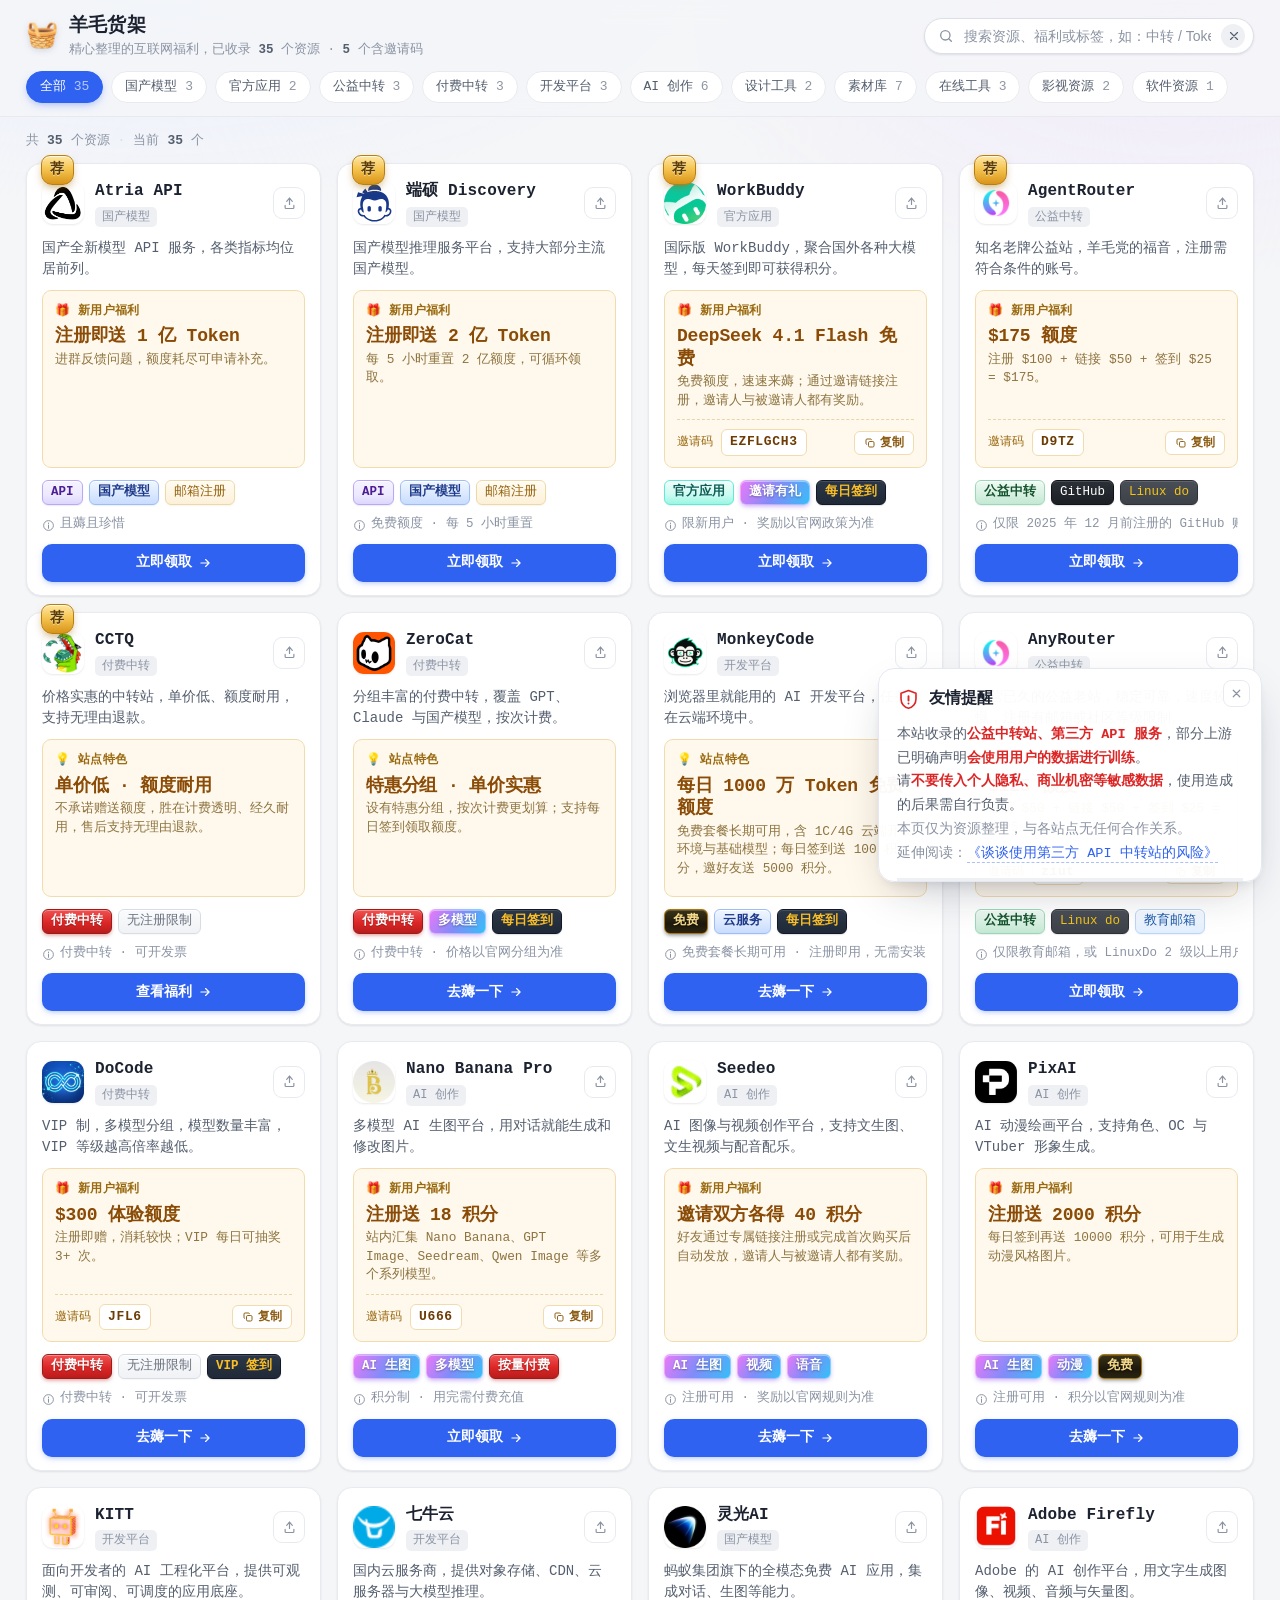
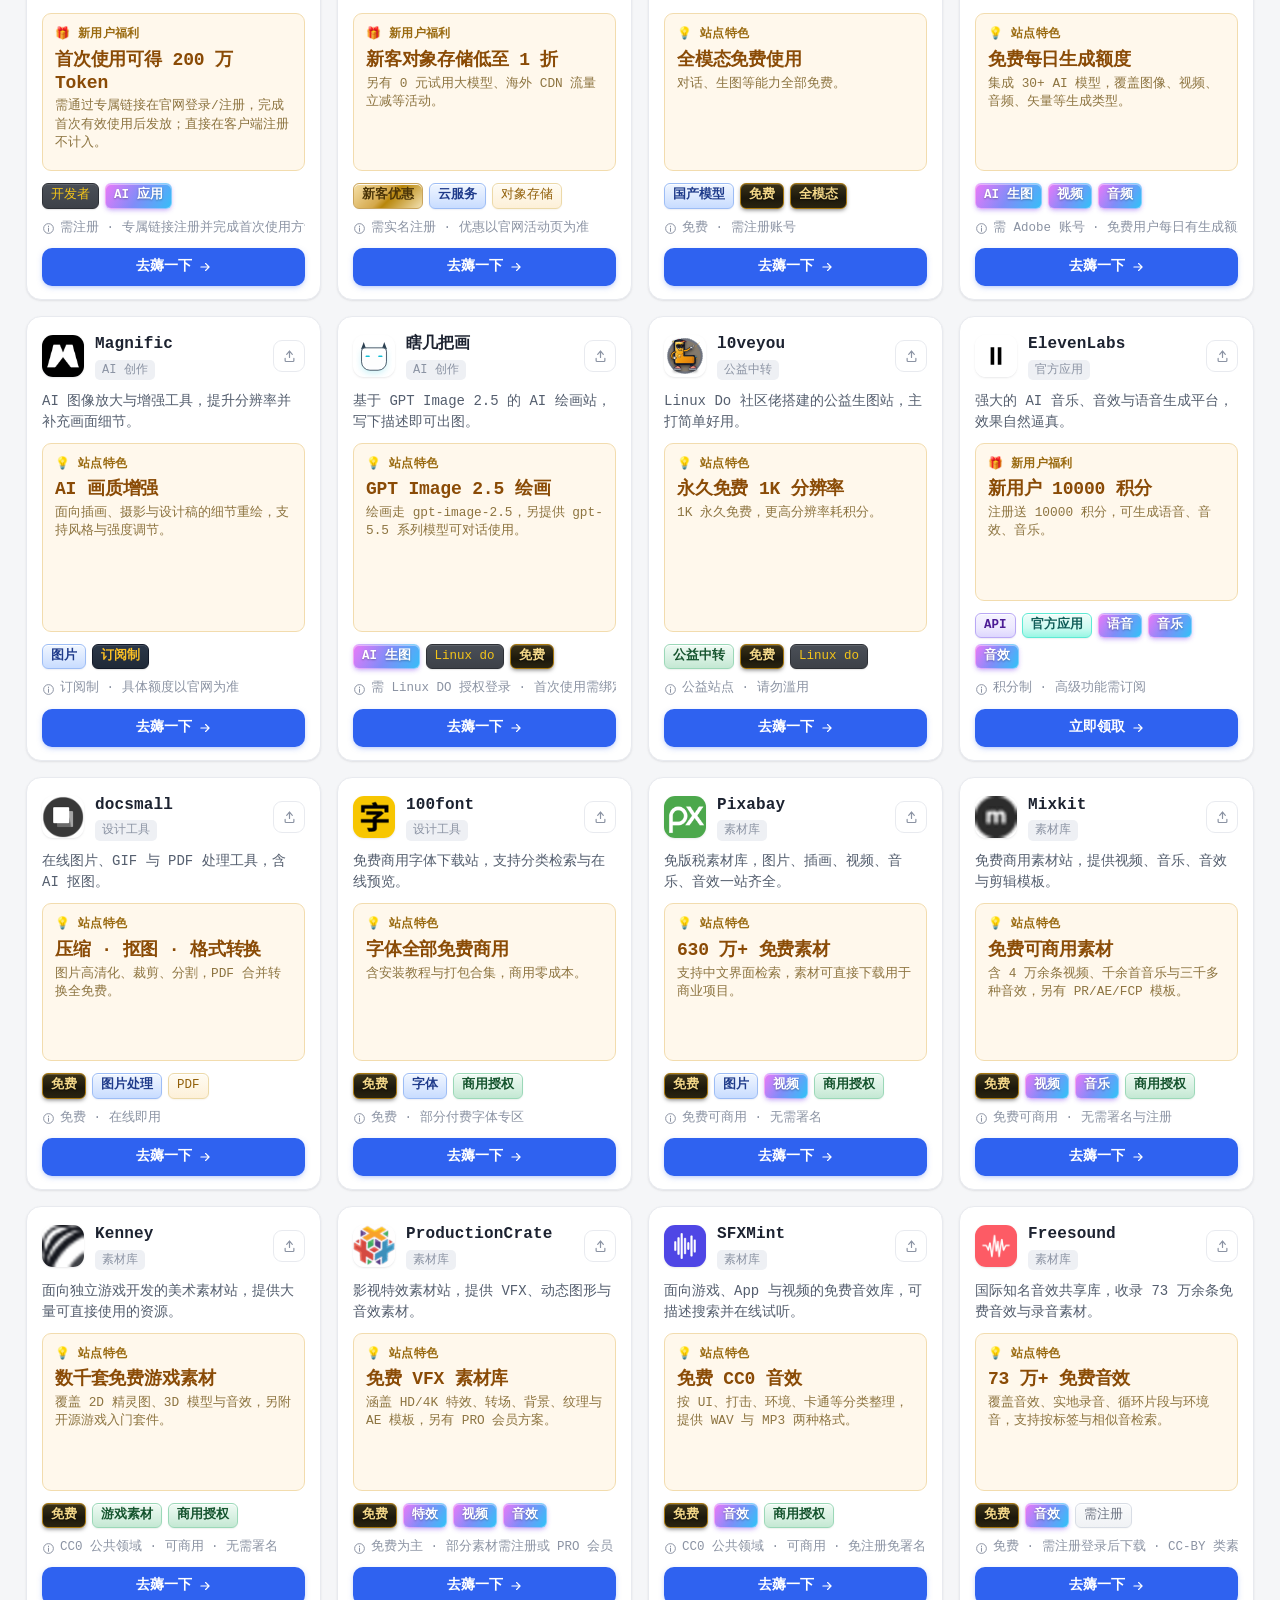
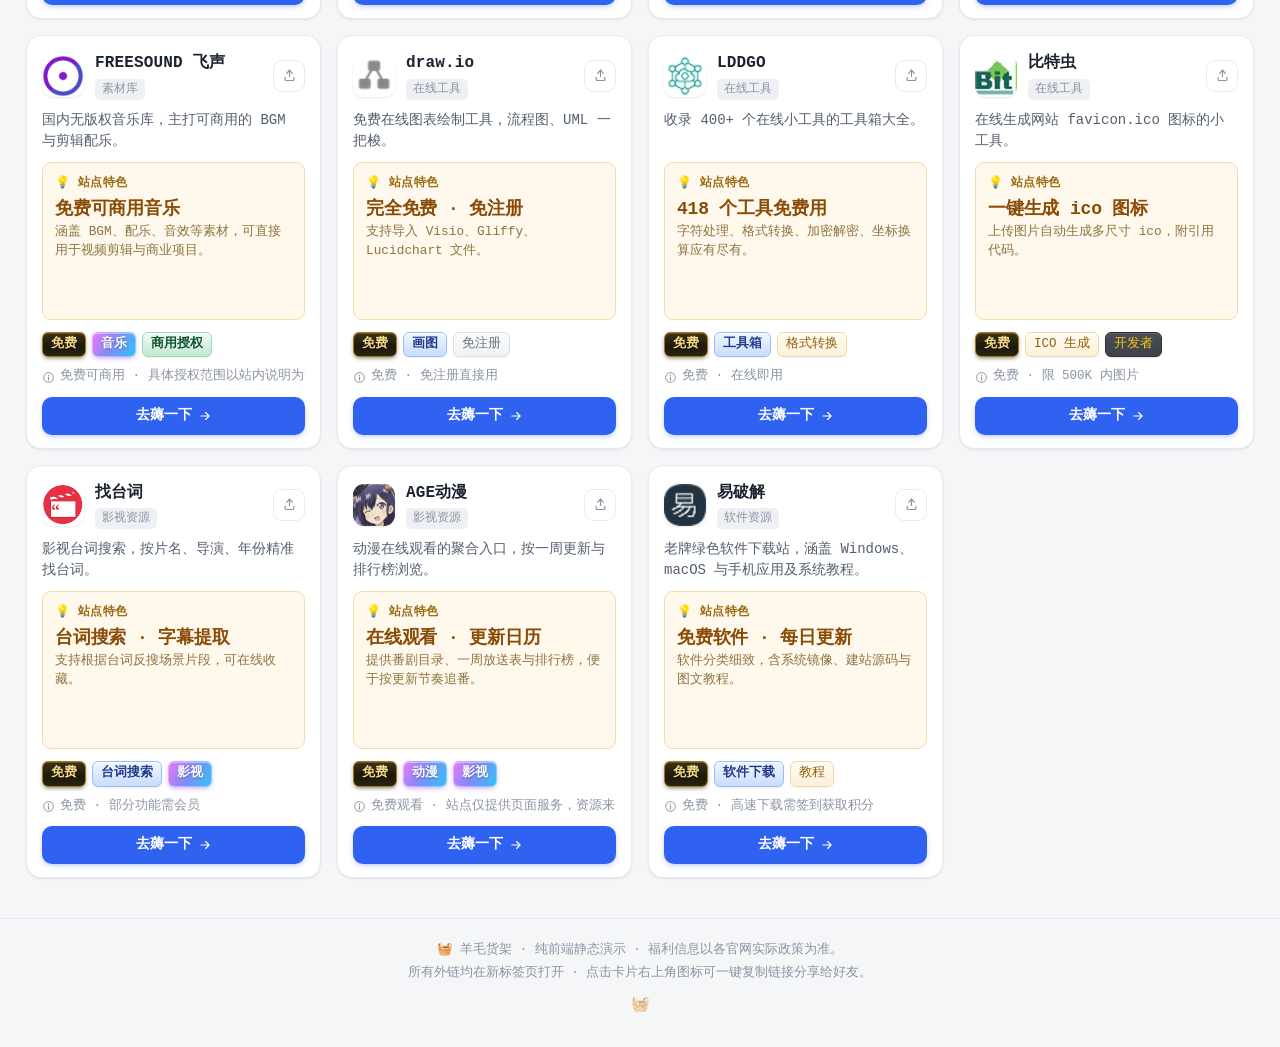
==== admin.html @ da510df6 "feat: 新增 ZeroCat 付费中转（第 6 位），修正端硕 Discovery 额度 修正： - 端硕 Discovery 福利由「7 天共 10 亿 Token」改为「注册即送 2 亿 To" ====
<!DOCTYPE html>
<html lang="zh-CN">
<head>
  <meta charset="UTF-8">
  <meta name="viewport" content="width=device-width, initial-scale=1.0">
  <title>羊毛货架 · 卡片管理台</title>
  <link rel="stylesheet" href="css/style.css?v=34">
  <style>
    body { background: var(--bg); }

    .admin-wrap { max-width: 1180px; margin: 0 auto; padding: 28px 20px 60px; }

    .admin-head { display: flex; align-items: flex-end; justify-content: space-between; gap: 16px; flex-wrap: wrap; }
    .admin-head h1 { margin: 0; font-size: 22px; }
    .admin-head p { margin: 6px 0 0; color: var(--text-3); font-size: 13px; }
    .admin-head .btns { display: flex; gap: 10px; flex-wrap: wrap; }

    .panel {
      background: var(--surface);
      border: 1px solid var(--border);
      border-radius: var(--radius);
      box-shadow: var(--shadow-sm);
      padding: 20px;
      margin-top: 20px;
    }
    .panel h2 { margin: 0 0 14px; font-size: 15px; display: flex; align-items: center; gap: 8px; }
    .panel h2 .n { color: var(--text-3); font-weight: 400; font-size: 12.5px; }

    .form-grid { display: grid; grid-template-columns: repeat(auto-fill, minmax(230px, 1fr)); gap: 12px 16px; }
    .field { display: flex; flex-direction: column; gap: 5px; }
    .field label { font-size: 12px; color: var(--text-2); font-weight: 600; }
    .field input, .field select, .field textarea {
      font: inherit; font-size: 13px; padding: 8px 10px; border: 1px solid var(--border);
      border-radius: 8px; background: #fff; color: var(--text); outline: none;
      transition: border-color .15s, box-shadow .15s;
    }
    .field input:focus, .field select:focus, .field textarea:focus {
      border-color: var(--primary); box-shadow: 0 0 0 3px rgba(47, 98, 240, .14);
    }
    .field .hint { font-size: 11px; color: var(--text-3); }
    .field--full { grid-column: 1 / -1; }
    .checks { display: flex; gap: 14px; flex-wrap: wrap; padding-top: 2px; }
    .check {
      display: inline-flex; align-items: center; gap: 6px; font-size: 13px; font-weight: 500;
      color: var(--text); cursor: pointer; user-select: none;
    }
    .check input { width: 15px; height: 15px; accent-color: var(--primary); cursor: pointer; margin: 0; }

    .row-actions { display: flex; gap: 10px; margin-top: 16px; flex-wrap: wrap; align-items: center; }

    .btn {
      display: inline-flex; align-items: center; gap: 6px; font: inherit; font-size: 13px;
      padding: 9px 16px; border-radius: 10px; border: 1px solid var(--border); background: #fff;
      color: var(--text); cursor: pointer; text-decoration: none;
      transition: all .15s var(--ease);
    }
    .btn:hover { border-color: var(--border-strong); box-shadow: var(--shadow-sm); transform: translateY(-1px); }
    .btn--primary { background: var(--primary); border-color: var(--primary); color: #fff; }
    .btn--primary:hover { background: var(--primary-hover); border-color: var(--primary-hover); }
    .btn--danger { color: #dc2626; border-color: #f3c8c8; }
    .btn--danger:hover { background: #fef2f2; border-color: #e8a9a9; }
    .btn--sm { padding: 5px 10px; font-size: 12px; border-radius: 8px; }

    /* 卡片列表 */
    .item-list { display: flex; flex-direction: column; gap: 8px; }
    .item {
      display: flex; align-items: center; gap: 12px; padding: 10px 12px;
      border: 1px solid var(--border); border-radius: 10px; background: var(--surface-2);
    }
    .item .idx { width: 26px; text-align: center; color: var(--text-3); font-size: 12px; }
    .item .logo { width: 30px; height: 30px; border-radius: 8px; overflow: hidden; flex: none; display: grid; place-items: center; }
    .item .logo img { width: 100%; height: 100%; object-fit: contain; }
    .item .meta { flex: 1; min-width: 0; }
    .item .meta b { font-size: 13.5px; }
    .item .meta span { color: var(--text-3); font-size: 11.5px; margin-left: 8px; }
    .item .ops { display: flex; gap: 6px; flex: none; }
    .item--offline { opacity: .55; border-style: dashed; }
    .badge {
      display: inline-flex; align-items: center; margin-left: 7px;
      padding: 1px 7px; border-radius: 999px; font-size: 11px; font-weight: 700; line-height: 1.7;
    }
    .badge--pick {
      background: linear-gradient(180deg, #ffe7a3, #f0bd4a);
      color: #5a3a05; border: 1px solid #c2911a;
    }
    .badge--off { background: #fee2e2; color: #b91c1c; border: 1px solid #f3b4b4; }

    /* 预览 */
    .preview-box { display: grid; grid-template-columns: repeat(auto-fill, minmax(278px, 1fr)); gap: 16px; }
    .preview-box .card { cursor: default; }

    /* 输出区 */
    .out-wrap { position: relative; }
    .out {
      font: inherit; font-size: 12px; line-height: 1.6; width: 100%; min-height: 220px;
      padding: 14px; border: 1px solid var(--border); border-radius: 10px; background: #0f1420;
      color: #c8d3e8; resize: vertical; outline: none; white-space: pre;
    }
    .out:focus { border-color: var(--primary); }

    .toast--admin {
      position: fixed; bottom: 20px; left: 50%; transform: translateX(-50%);
      background: #1c2230; color: #fff; padding: 10px 18px; border-radius: 999px;
      font-size: 13px; box-shadow: var(--shadow-md); z-index: 300;
      animation: toastIn .25s var(--ease) both;
    }
    @keyframes toastIn { from { opacity: 0; transform: translate(-50%, 10px); } to { opacity: 1; transform: translate(-50%, 0); } }

    .empty-tip { color: var(--text-3); font-size: 13px; text-align: center; padding: 24px; }

    /* 隐蔽入口遮罩 */
    .gate {
      position: fixed; inset: 0; z-index: 999;
      display: grid; place-items: center;
      background: var(--bg);
    }
    .gate[hidden] { display: none; }
    .gate__box {
      text-align: center; padding: 40px 32px;
      background: var(--surface); border: 1px solid var(--border);
      border-radius: 18px; box-shadow: var(--shadow-md); max-width: 340px;
    }
    .gate__emoji { font-size: 44px; }
    .gate__text { margin: 12px 0 4px; font-size: 16px; font-weight: 700; }
    .gate__hint { margin: 0 0 18px; font-size: 12.5px; color: var(--text-3); line-height: 1.7; }

    @media (max-width: 720px) {
      .form-grid { grid-template-columns: 1fr; }
      .admin-head { align-items: flex-start; }
    }
  </style>
</head>
<body>
  <!-- 默认隐藏；只在带一次性口令从首页隐蔽入口进入时才展现 -->
  <div class="admin-wrap" id="adminWrap" hidden>
    <div class="admin-head">
      <div>
        <h1>🧺 羊毛货架 · 卡片管理台</h1>
        <p>纯静态、零依赖、数据只存本机。填表 → 生成代码 → 粘进 <b>js/data.js</b> → 刷新页面即可看到新卡片。</p>
      </div>
      <div class="btns">
        <a class="btn" href="index.html">← 返回首页</a>
        <button class="btn" type="button" id="btnExport">⬇ 导出完整 data.js</button>
      </div>
    </div>

    <!-- 新增/编辑表单 -->
    <div class="panel">
      <h2>✏️ 卡片信息 <span class="n" id="editHint">（新增模式）</span></h2>
      <div class="form-grid">
        <div class="field">
          <label>名称 *</label>
          <input id="f-name" placeholder="如：AgentRouter">
        </div>
        <div class="field">
          <label>分类 *</label>
          <input id="f-cat" list="catList" placeholder="如：公益中转">
          <datalist id="catList"></datalist>
        </div>
        <div class="field field--full">
          <label>官网链接 *</label>
          <input id="f-url" placeholder="https://example.com/register?aff=XXXX">
        </div>
        <div class="field field--full">
          <label>一句话描述（含邀请码的可留空）</label>
          <input id="f-desc" placeholder="如：公益 AI API 中转站，越活跃送得越多。">
        </div>
        <div class="field">
          <label>福利 / 特点 *</label>
          <input id="f-perk" placeholder="如：$175 额度">
        </div>
        <div class="field">
          <label>福利说明</label>
          <input id="f-note" placeholder="如：注册 $100 + 链接 $50">
        </div>
        <div class="field">
          <label>邀请码（无则留空）</label>
          <input id="f-code" placeholder="如：D9TZ">
        </div>
        <div class="field">
          <label>使用限制 / 条件</label>
          <input id="f-condition" placeholder="如：限新用户 · 速度较慢">
        </div>
        <div class="field field--full">
          <label>标签（逗号分隔）</label>
          <input id="f-tags" placeholder="如：公益, GitHub, Linux do">
          <span class="hint">常用：API / 公益中转 / 付费中转 / 国产模型 / 官方应用 / 免费 / 邮箱注册 / GitHub / Linux do / 教育邮箱 / 无注册限制</span>
        </div>
        <div class="field">
          <label>图标路径</label>
          <input id="f-logo" placeholder="assets/xxx.png">
          <span class="hint">把图标文件放到 assets/ 目录后填路径</span>
        </div>
        <div class="field">
          <label>主题色</label>
          <input id="f-color" type="color" value="#0d9488">
        </div>
        <div class="field">
          <label>按钮文案</label>
          <input id="f-cta" placeholder="立即领取 / 去薅一下 / 查看福利">
        </div>
        <div class="field">
          <label>福利区标签</label>
          <select id="f-perkLabel">
            <option value="">🎁 新用户福利（默认）</option>
            <option value="💡 站点特色">💡 站点特色</option>
          </select>
        </div>
        <div class="field field--checks">
          <label>展示开关</label>
          <div class="checks">
            <label class="check"><input type="checkbox" id="f-featured"><span>推荐「荐」</span></label>
            <label class="check"><input type="checkbox" id="f-offline"><span>暂时下线</span></label>
          </div>
          <span class="hint">推荐：卡片左上角显示金色徽标 · 下线：前台隐藏，仅管理台可见</span>
        </div>
      </div>
      <div class="row-actions">
        <button class="btn btn--primary" type="button" id="btnGenerate">✨ 生成卡片代码</button>
        <button class="btn" type="button" id="btnPreview">👁 预览效果</button>
        <button class="btn" type="button" id="btnReset">清空表单</button>
        <span class="hint" id="genMsg"></span>
      </div>
    </div>

    <!-- 预览 -->
    <div class="panel" id="previewPanel" hidden>
      <h2>👁 实时预览</h2>
      <div class="preview-box" id="previewBox"></div>
    </div>

    <!-- 当前卡片列表 -->
    <div class="panel">
      <h2>📋 当前卡片 <span class="n" id="listCount"></span></h2>
      <div class="item-list" id="itemList"></div>
    </div>

    <!-- 代码输出 -->
    <div class="panel">
      <h2>📥 生成的代码</h2>
      <div class="out-wrap">
        <textarea class="out" id="output" readonly placeholder="点击「生成卡片代码」后，这里会出现可以直接粘贴的 JS 代码"></textarea>
      </div>
      <div class="row-actions">
        <button class="btn btn--primary" type="button" id="btnCopy">📋 复制代码</button>
        <span class="hint">把代码粘贴到 js/data.js 数组里即可，保存后刷新首页。</span>
      </div>
    </div>
  </div>

  <script src="js/data.js?v=34"></script>
  <script>
  (function () {
    "use strict";

    /* ---------- 入口校验：只放行从首页隐蔽入口（快速连点 5 次）进来的访客 ---------- */
    var adminWrap = document.getElementById("adminWrap");
    var ok = false;
    try {
      ok = sessionStorage.getItem("perksAdmin") === "1" &&
           new URLSearchParams(location.search).get("from") === "secret";
    } catch (e) { ok = false; }
    if (!ok) {
      // 直接访问 / 收藏 / 历史记录：静默重定向回首页，不暴露管理台的存在
      location.replace("index.html");
      return;
    }
    try { sessionStorage.removeItem("perksAdmin"); } catch (e) {}
    adminWrap.hidden = false;

    var list = (window.PERKS || []).slice();
    var editingId = null;

    var $ = function (id) { return document.getElementById(id); };

    /* ---------- 工具 ---------- */
    function esc(s) {
      return String(s == null ? "" : s).replace(/[&<>"']/g, function (c) {
        return { "&": "&amp;", "<": "&lt;", ">": "&gt;", '"': "&quot;", "'": "&#39;" }[c];
      });
    }
    function uid() {
      return "card-" + Date.now().toString(36);
    }
    // 兼容旧浏览器
    if (!Array.prototype.findIndex) {
      Array.prototype.findIndex = function (fn) {
        for (var i = 0; i < this.length; i++) if (fn(this[i], i)) return i;
        return -1;
      };
    }
    function toast(msg) {
      var el = document.createElement("div");
      el.className = "toast--admin";
      el.textContent = msg;
      document.body.appendChild(el);
      setTimeout(function () {
        el.style.transition = "opacity .25s";
        el.style.opacity = "0";
        setTimeout(function () { el.remove(); }, 260);
      }, 2000);
    }

    /* ---------- 表单读写 ---------- */
    function readForm() {
      var name = $("f-name").value.trim();
      var url = $("f-url").value.trim();
      var perk = $("f-perk").value.trim();
      if (!name) { toast("请填写名称"); $("f-name").focus(); return null; }
      if (!url) { toast("请填写官网链接"); $("f-url").focus(); return null; }
      if (!perk) { toast("请填写福利 / 特点"); $("f-perk").focus(); return null; }
      var tags = $("f-tags").value.split(/[,，]/).map(function (t) { return t.trim(); })
        .filter(function (t) { return t.length > 0; });
      return {
        id: editingId || uid(),
        name: name,
        logo: $("f-logo").value.trim() || "assets/" + name.toLowerCase().replace(/\s+/g, "-") + ".png",
        color: $("f-color").value || "#0d9488",
        cat: $("f-cat").value.trim() || "其他",
        desc: $("f-desc").value.trim(),
        perk: perk,
        note: $("f-note").value.trim(),
        code: $("f-code").value.trim(),
        condition: $("f-condition").value.trim(),
        tags: tags,
        url: url,
        cta: $("f-cta").value.trim() || "去薅一下",
        perkLabel: $("f-perkLabel").value,
        featured: $("f-featured").checked,
        offline: $("f-offline").checked
      };
    }
    function writeForm(p) {
      $("f-name").value = p.name || "";
      $("f-cat").value = p.cat || "";
      $("f-url").value = p.url || "";
      $("f-desc").value = p.desc || "";
      $("f-perk").value = p.perk || "";
      $("f-note").value = p.note || "";
      $("f-code").value = p.code || "";
      $("f-condition").value = p.condition || "";
      $("f-tags").value = (p.tags || []).join(", ");
      $("f-logo").value = p.logo || "";
      $("f-color").value = /^#[0-9a-f]{6}$/i.test(p.color || "") ? p.color : "#0d9488";
      $("f-cta").value = p.cta || "";
      $("f-perkLabel").value = p.perkLabel || "";
      $("f-featured").checked = !!p.featured;
      $("f-offline").checked = !!p.offline;
    }
    function resetForm() {
      editingId = null;
      ["f-name","f-cat","f-url","f-desc","f-perk","f-note","f-code","f-condition","f-tags","f-logo","f-cta"]
        .forEach(function (id) { $(id).value = ""; });
      $("f-color").value = "#0d9488";
      $("f-perkLabel").value = "";
      $("f-cta").value = "";
      $("f-featured").checked = false;
      $("f-offline").checked = false;
      $("editHint").textContent = "（新增模式）";
      $("output").value = "";
      $("previewPanel").hidden = true;
    }

    /* ---------- 代码生成 ---------- */
    function indent(obj) {
      // 序列化为 2 空格缩进的 JS 对象字面量（与 data.js 风格一致）
      var lines = ["  {"];
      var keys = ["id","name","logo","color","cat","desc","perk","note","code","condition","tags","url","cta","perkLabel","featured","offline"];
      keys.forEach(function (k) {
        if (!(k in obj)) return;
        var v = obj[k];
        var s;
        if (typeof v === "boolean") {
          s = v ? "true" : "false";
        } else if (Array.isArray(v)) {
          s = "[" + v.map(function (t) { return '"' + t + '"'; }).join(", ") + "]";
        } else {
          s = '"' + String(v).replace(/\\/g, "\\\\").replace(/"/g, '\\"') + '"';
        }
        lines.push("    " + k + ": " + s + ",");
      });
      // 去掉最后一个逗号
      if (lines[lines.length - 1].endsWith(",")) lines[lines.length - 1] = lines[lines.length - 1].slice(0, -1);
      lines.push("  }");
      return lines.join("\n");
    }

    function regenerate() {
      // 生成完整 data.js 内容
      var header = [
        "/* 羊毛货架 · 资源数据",
        " * 字段：name 名称 / logo 图标路径 / color 标识色 / cat 分类",
        " *      desc 这是什么（含邀请码的卡片可留空） / perk 福利 / note 福利说明 / code 邀请码（无则留空）",
        " *      condition 使用限制 / tags 标签 / url / cta 按钮文案",
        " *      perkLabel 福利区标签（可选，默认「🎁 新用户福利」）",
        " *      featured 推荐（可选，卡片左上角显示金色「荐」徽标）",
        " *      offline 暂时下线（可选，true 时前台隐藏该卡片，仅在管理台可见）",
        " * 添加卡片请用 admin.html 可视化编辑器，导出后覆盖本文件即可",
        " */"
      ].join("\n");
      var body = "window.PERKS = [\n" +
        list.map(function (p) { return indent(p); }).join(",\n") +
        "\n];\n";
      return header + "\n" + body;
    }

    /* ---------- 卡片预览（复用首页样式） ---------- */
    var TAG_CLASS = {
      "API": "api", "官方应用": "official", "公益中转": "green", "付费中转": "paid",
      "国产模型": "model", "GitHub": "github", "Linux do": "linuxdo",
      "公益": "green", "付费": "paid", "按量付费": "paid", "国模": "model",
      "免费": "blackgold", "全模态": "blackgold",
      "邮箱注册": "email", "教育邮箱": "edu", "VIP 签到": "vip", "无注册限制": "nolimit",
      "多模型": "holographic", "语音": "holographic", "音乐": "holographic", "音效": "holographic",
      "订阅制": "vip", "字体": "model", "商用授权": "green", "图片处理": "model",
      "PDF": "email", "工具箱": "model", "格式转换": "email", "画图": "model",
      "免注册": "nolimit", "ICO 生成": "email", "开发者": "linuxdo",
      "台词搜索": "model", "影视": "holographic", "视频": "holographic", "图片": "model",
      "需注册": "nolimit", "AI 生图": "holographic", "游戏素材": "green",
      "软件下载": "model", "教程": "email", "动漫": "holographic",
      "特效": "holographic", "音频": "holographic", "AI 应用": "holographic",
      "新客优惠": "gold", "云服务": "model", "对象存储": "email",
      "邀请有礼": "holographic", "每日签到": "vip"
    };
    var ICON_INFO = '<svg viewBox="0 0 24 24" width="13" height="13" aria-hidden="true"><circle cx="12" cy="12" r="9" fill="none" stroke="currentColor" stroke-width="1.8"/><path d="M12 11v6M12 7.6v.9" stroke="currentColor" stroke-width="1.9" stroke-linecap="round"/></svg>';
    var ICON_ARROW = '<svg viewBox="0 0 24 24" width="14" height="14" aria-hidden="true"><path d="M5 12h13M13 6l6 6-6 6" fill="none" stroke="currentColor" stroke-width="2" stroke-linecap="round" stroke-linejoin="round"/></svg>';

    function cardHTML(p) {
      var isImg = /\.(png|jpe?g|svg|ico|webp)(\?|$)/i.test(p.logo || "");
      var logoHtml = isImg
        ? '<img class="logo__img" src="' + esc(p.logo) + '" alt="' + esc(p.name) + ' 图标" ' +
          'onerror="this.style.display=\'none\';this.parentNode.classList.add(\'logo--glyph\');this.parentNode.textContent=\'' + esc(p.name).slice(0, 2) + '\'">'
        : esc(p.logo || p.name.slice(0, 2));
      var logoCls = "logo" + (isImg ? " logo--img" : " logo--glyph");
      var codeBlock = "";
      if (p.code) {
        codeBlock = '<div class="perk__code"><span>邀请码</span><code>' + esc(p.code) + '</code>' +
          '<button class="copy" type="button">复制</button></div>';
      }
      var tags = (p.tags || []).map(function (t) {
        var cls = TAG_CLASS[t] ? "tag tag--" + TAG_CLASS[t] : "tag";
        return '<span class="' + cls + '">' + esc(t) + "</span>";
      }).join("");
      return (
        '<article class="card" data-id="' + esc(p.id) + '">' +
          (p.featured ? '<span class="card__pick" aria-label="推荐">荐</span>' : "") +
          '<div class="card__head">' +
            '<div class="' + logoCls + '" style="--c:' + esc(p.color) + '">' + logoHtml + "</div>" +
            '<div class="card__title"><h3>' + esc(p.name) + '</h3><span class="card__cat">' + esc(p.cat) + "</span></div>" +
          "</div>" +
          '<p class="desc">' + esc(p.desc || "") + "</p>" +
          '<div class="perk">' +
            '<div class="perk__label">' + esc(p.perkLabel || "🎁 新用户福利") + "</div>" +
            '<div class="perk__value">' + esc(p.perk) + "</div>" +
            '<div class="perk__note">' + esc(p.note || "") + "</div>" +
            codeBlock +
          "</div>" +
          '<div class="tags">' + tags + "</div>" +
          '<div class="cond">' + ICON_INFO + '<span class="cond__clip"><span class="cond__track"><span class="cond__chunk"><span class="cond__text">' + esc(p.condition || "") + "</span></span></span></span></div>" +
          '<div class="card__foot">' +
            '<a class="btn" href="' + esc(p.url) + '" target="_blank" rel="noopener noreferrer">' +
            esc(p.cta || "去薅一下") + ICON_ARROW + "</a>" +
          "</div>" +
        "</article>"
      );
    }

    /* ---------- 列表渲染 ---------- */
    function renderList() {
      var offlineN = list.filter(function (p) { return p.offline; }).length;
      $("listCount").textContent = "共 " + list.length + " 个" +
        (offlineN ? " · " + offlineN + " 个已下线" : "");
      var box = $("itemList");
      if (!list.length) {
        box.innerHTML = '<div class="empty-tip">暂无卡片，填写上方表单生成第一个吧</div>';
        return;
      }
      box.innerHTML = "";
      list.forEach(function (p, i) {
        var el = document.createElement("div");
        el.className = "item" + (p.offline ? " item--offline" : "");
        var isImg = /\.(png|jpe?g|svg|ico|webp)(\?|$)/i.test(p.logo || "");
        el.innerHTML =
          '<span class="idx">' + (i + 1) + "</span>" +
          '<span class="logo" style="background:#fff;border:1px solid var(--border)">' +
            (isImg ? '<img src="' + esc(p.logo) + '" alt="">' : esc((p.name || "").slice(0, 2))) +
          "</span>" +
          '<span class="meta"><b>' + esc(p.name) + "</b>" +
            (p.featured ? '<span class="badge badge--pick">荐</span>' : "") +
            (p.offline ? '<span class="badge badge--off">已下线</span>' : "") +
            '<span>' + esc(p.cat) + (p.code ? " · 码 " + esc(p.code) : "") + "</span>" +
          "</span>" +
          '<span class="ops">' +
            '<button class="btn btn--sm" type="button" data-op="up" data-i="' + i + '">↑</button>' +
            '<button class="btn btn--sm" type="button" data-op="down" data-i="' + i + '">↓</button>' +
            '<button class="btn btn--sm" type="button" data-op="offline" data-i="' + i + '">' +
              (p.offline ? "恢复" : "下线") + "</button>" +
            '<button class="btn btn--sm" type="button" data-op="edit" data-i="' + i + '">编辑</button>' +
            '<button class="btn btn--sm btn--danger" type="button" data-op="del" data-i="' + i + '">删除</button>' +
          "</span>";
        box.appendChild(el);
      });
    }

    /* ---------- 分类提示 ---------- */
    function renderCatList() {
      var cats = [];
      list.forEach(function (p) {
        if (p.cat && cats.indexOf(p.cat) === -1) cats.push(p.cat);
      });
      $("catList").innerHTML = cats.map(function (c) {
        return "<option>" + esc(c) + "</option>";
      }).join("");
    }

    /* ---------- 事件 ---------- */
    $("btnGenerate").addEventListener("click", function () {
      var p = readForm();
      if (!p) return;
      // 编辑模式：更新原卡片；新增模式：追加到列表
      if (editingId) {
        var idx = list.findIndex(function (x) { return x.id === editingId; });
        if (idx !== -1) list[idx] = p;
      } else {
        list.push(p);
      }
      renderList();
      renderCatList();
      $("output").value = indent(p);
      $("genMsg").textContent = editingId
        ? "✅ 已更新「" + p.name + "」，点「导出完整 data.js」保存"
        : "✅ 已加入列表，点「导出完整 data.js」保存";
      toast(editingId ? "卡片已更新" : "已加入列表");
      // 只退出编辑态，保留表单和生成的代码，方便继续微调
      editingId = null;
      $("editHint").textContent = "（新增模式）";
    });

    $("btnPreview").addEventListener("click", function () {
      var p = readForm();
      if (!p) return;
      $("previewPanel").hidden = false;
      $("previewBox").innerHTML = cardHTML(p);
      $("previewPanel").scrollIntoView({ behavior: "smooth", block: "start" });
    });

    $("btnReset").addEventListener("click", function () {
      resetForm();
      toast("表单已清空");
    });

    $("btnCopy").addEventListener("click", function () {
      var out = $("output");
      if (!out.value) { toast("先点「生成卡片代码」"); return; }
      if (navigator.clipboard && navigator.clipboard.writeText) {
        navigator.clipboard.writeText(out.value).then(function () { toast("已复制到剪贴板"); });
      } else {
        out.select();
        try { document.execCommand("copy"); toast("已复制到剪贴板"); }
        catch (e) { toast("复制失败，请手动选择复制"); }
      }
    });

    $("btnExport").addEventListener("click", function () {
      var content = regenerate();
      var blob = new Blob([content], { type: "text/javascript;charset=utf-8" });
      var url = URL.createObjectURL(blob);
      var a = document.createElement("a");
      a.href = url;
      a.download = "data.js";
      document.body.appendChild(a);
      a.click();
      setTimeout(function () {
        URL.revokeObjectURL(url);
        a.remove();
      }, 500);
      toast("已导出 data.js，用它覆盖项目里的同名文件即可");
    });

    $("itemList").addEventListener("click", function (e) {
      var btn = e.target.closest("button[data-op]");
      if (!btn) return;
      var op = btn.dataset.op;
      var i = parseInt(btn.dataset.i, 10);
      if (isNaN(i) || !list[i]) return;

      if (op === "up" && i > 0) {
        var t = list[i - 1]; list[i - 1] = list[i]; list[i] = t;
        renderList(); renderCatList();
      } else if (op === "down" && i < list.length - 1) {
        var t2 = list[i + 1]; list[i + 1] = list[i]; list[i] = t2;
        renderList(); renderCatList();
      } else if (op === "offline") {
        list[i].offline = !list[i].offline;
        renderList();
        toast(list[i].offline ? "「" + list[i].name + "」已下线，前台将不再展示" : "「" + list[i].name + "」已恢复上线");
      } else if (op === "edit") {
        editingId = list[i].id;
        writeForm(list[i]);
        $("editHint").textContent = "（编辑中：" + list[i].name + "）";
        window.scrollTo({ top: 0, behavior: "smooth" });
        $("f-name").focus();
      } else if (op === "del") {
        var name = list[i].name;
        if (!confirm("确认删除「" + name + "」？")) return;
        if (editingId === list[i].id) resetForm();
        list.splice(i, 1);
        renderList(); renderCatList();
        toast("已删除「" + name + "」");
      }
    });

    // 初次渲染
    renderList();
    renderCatList();
  })();
  </script>
</body>
</html>
---- css/style.css ----
/* ============ 设计令牌 ============ */
:root {
  --bg: #f5f6f8;
  --bg-soft: #eef0f4;
  --surface: #ffffff;
  --surface-2: #fbfcfd;

  --border: #e8eaef;
  --border-strong: #dcdfe7;

  --text: #1c2230;
  --text-2: #545e6e;
  --text-3: #8b93a3;

  --primary: #2f62f0;
  --primary-hover: #2451d0;

  --amber-bg: #fff8ec;
  --amber-border: #f2dcae;
  --amber-label: #9a6a10;
  --amber-value: #8a4b06;

  --radius: 15px;
  --radius-sm: 9px;

  --shadow-sm: 0 1px 2px rgba(20, 28, 48, .05), 0 1px 3px rgba(20, 28, 48, .05);
  --shadow-md: 0 2px 4px rgba(20, 28, 48, .05), 0 8px 20px -8px rgba(20, 28, 48, .12);
  --shadow-lg: 0 10px 24px -10px rgba(20, 28, 48, .18), 0 22px 46px -18px rgba(20, 28, 48, .14);

  --ease: cubic-bezier(.34, .8, .36, 1);
}

* { box-sizing: border-box; }

html { -webkit-text-size-adjust: 100%; }

body {
  margin: 0;
  background: var(--bg);
  color: var(--text);
  /* 轻量等宽：全部使用系统内置字体，零网络下载
   * 注意：中文字体必须排在通用族 monospace 之前，否则会被通用族截断，
   * Windows 上会回退到宋体点阵字形，出现锯齿感 */
  font-family: ui-monospace, "SF Mono", SFMono-Regular, "Cascadia Mono", Consolas,
    "Liberation Mono", "PingFang SC", "Microsoft YaHei UI", "Microsoft YaHei",
    "Hiragino Sans GB", "DejaVu Sans Mono", monospace;
  font-size: 15.5px;
  line-height: 1.55;
  -webkit-font-smoothing: antialiased;
  -moz-osx-font-smoothing: grayscale;
  -webkit-text-size-adjust: 100%;
  /* 不使用 text-rendering: geometricPrecision —— 它会关闭字形微调(hinting)，
   * 在 Windows ClearType 下反而使笔画发虚、发毛 */
}

/* 顶部带一层极淡的氛围色，避免纯白单调 */
body::before {
  content: "";
  position: fixed;
  inset: 0;
  pointer-events: none;
  z-index: -1;
  background:
    radial-gradient(900px 420px at 12% -6%, #e8eeff 0%, rgba(232, 238, 255, 0) 62%),
    radial-gradient(820px 400px at 92% 4%, #f0eafa 0%, rgba(240, 234, 250, 0) 60%);
}

h1, h2, h3, p { margin: 0; }
button { font: inherit; color: inherit; }
a { color: inherit; }

:focus-visible {
  outline: 2px solid var(--primary);
  outline-offset: 2px;
  border-radius: 4px;
}

::selection { background: #c9d6ff; }

/* ============ 顶部栏 ============ */
.topbar {
  position: sticky;
  top: 0;
  z-index: 60;
  background: rgba(245, 246, 248, .82);
  backdrop-filter: blur(14px) saturate(1.4);
  -webkit-backdrop-filter: blur(14px) saturate(1.4);
  border-bottom: 1px solid var(--border);
}

.topbar__inner {
  max-width: 1560px;
  margin: 0 auto;
  padding: 12px 26px 10px;
  display: flex;
  align-items: center;
  gap: 20px;
}

.brand {
  display: flex;
  align-items: center;
  gap: 11px;
  min-width: 0;
}

.brand__mark {
  font-size: 26px;
  line-height: 1;
  filter: drop-shadow(0 2px 3px rgba(20, 28, 48, .14));
}

.brand__text h1 {
  font-size: 19px;
  font-weight: 700;
  letter-spacing: .01em;
  white-space: nowrap;
}

.brand__sub {
  font-size: 12.5px;
  color: var(--text-3);
  white-space: nowrap;
  overflow: hidden;
  text-overflow: ellipsis;
}

.brand__sub b {
  color: var(--text-2);
  font-weight: 600;
}

.topbar__actions {
  margin-left: auto;
  display: flex;
  align-items: center;
  gap: 10px;
  flex: 0 0 auto;
}

/* 搜索框 */
.search {
  position: relative;
  display: flex;
  align-items: center;
  width: 330px;
  max-width: 40vw;
  background: var(--surface);
  border: 1px solid var(--border-strong);
  border-radius: 999px;
  box-shadow: var(--shadow-sm);
  transition: border-color .18s var(--ease), box-shadow .18s var(--ease);
}

.search:focus-within {
  border-color: var(--primary);
  box-shadow: 0 0 0 3px rgba(47, 98, 240, .14), var(--shadow-sm);
}

.search__icon {
  margin-left: 13px;
  color: var(--text-3);
  flex: 0 0 auto;
}

.search input {
  flex: 1 1 auto;
  min-width: 0;
  border: 0;
  background: transparent;
  padding: 9px 10px;
  font-size: 14px;
  color: var(--text);
}

.search input:focus { outline: none; }
.search input::placeholder { color: var(--text-3); }
.search input::-webkit-search-cancel-button { display: none; }

.search__clear {
  display: grid;
  place-items: center;
  width: 24px;
  height: 24px;
  margin-right: 8px;
  border: 0;
  border-radius: 50%;
  background: var(--bg-soft);
  color: var(--text-2);
  cursor: pointer;
  transition: background .15s, transform .15s;
}
.search__clear:hover { background: #e3e7ee; transform: scale(1.08); }
.search__clear:active { transform: scale(.92); }

/* 分类筛选条 */
.chips {
  max-width: 1560px;
  margin: 0 auto;
  padding: 0 26px 13px;
  display: flex;
  gap: 8px;
  overflow-x: auto;
  scrollbar-width: none;
}
.chips::-webkit-scrollbar { display: none; }

.chip {
  flex: 0 0 auto;
  height: 32px;
  padding: 0 13px;
  border: 1px solid var(--border);
  border-radius: 999px;
  background: var(--surface);
  color: var(--text-2);
  font-size: 13px;
  font-weight: 500;
  cursor: pointer;
  white-space: nowrap;
  transition: all .16s var(--ease);
}
.chip:hover { border-color: var(--border-strong); color: var(--text); transform: translateY(-1px); }
.chip:active { transform: translateY(0) scale(.96); }
.chip--active {
  background: var(--primary);
  border-color: var(--primary);
  color: #fff;
  box-shadow: 0 3px 10px -3px rgba(47, 98, 240, .55);
}
.chip--active:hover { background: var(--primary-hover); color: #fff; }

/* ============ 主区 ============ */
.wrap {
  max-width: 1560px;
  margin: 0 auto;
  padding: 14px 26px 40px;
}

.resultbar {
  display: flex;
  align-items: baseline;
  gap: 8px;
  margin-bottom: 12px;
  font-size: 13px;
  color: var(--text-3);
}
.resultbar b { color: var(--text-2); font-weight: 600; }
.resultbar .dot { color: var(--border-strong); }

.grid {
  display: grid;
  grid-template-columns: repeat(auto-fill, minmax(278px, 1fr));
  gap: 16px;
}

/* ============ 卡片 ============ */
.card {
  position: relative;
  display: flex;
  flex-direction: column;
  padding: 15px 15px 13px;
  background: var(--surface);
  border: 1px solid var(--border);
  border-radius: var(--radius);
  box-shadow: var(--shadow-sm);
  transition: transform .2s var(--ease), box-shadow .2s var(--ease), border-color .2s var(--ease);
}

/* 仅首次加载时播放入场动画，避免每次筛选都重播 */
.grid--animate .card { animation: cardIn .34s var(--ease) both; }

@keyframes cardIn {
  from { opacity: 0; transform: translateY(8px); }
  to { opacity: 1; transform: none; }
}

.card::after {
  content: "";
  position: absolute;
  inset: 0;
  border-radius: var(--radius);
  pointer-events: none;
  box-shadow: var(--shadow-lg);
  opacity: 0;
  transition: opacity .2s var(--ease);
}

/* 荐徽标：金属质感挂签 + 微光扫过 */
.card__pick {
  position: absolute;
  top: -9px;
  left: 14px;
  z-index: 3;
  min-width: 32px;
  height: 30px;
  padding: 0 8px;
  display: flex;
  align-items: center;
  justify-content: center;
  border-radius: 9px 9px 11px 11px;
  background: linear-gradient(180deg, #ffe7a3 0%, #f4c34e 48%, #d9941a 100%);
  border: 1px solid #b87f0e;
  color: #5a3a05;
  font-size: 14px;
  font-weight: 800;
  letter-spacing: 1px;
  text-shadow: 0 1px 0 rgba(255, 255, 255, .55);
  box-shadow: 0 4px 10px -3px rgba(160, 105, 5, .65), inset 0 1px 0 rgba(255, 255, 255, .75);
  overflow: hidden;
  pointer-events: none;
}
.card__pick::before {
  content: "";
  position: absolute;
  inset: 0;
  background: linear-gradient(105deg, transparent 32%, rgba(255, 255, 255, .9) 48%, rgba(255, 255, 255, .2) 56%, transparent 72%);
  transform: translateX(-130%);
  animation: pickShine 3.4s var(--ease) infinite;
}
@keyframes pickShine {
  0%, 58% { transform: translateX(-130%); }
  100% { transform: translateX(130%); }
}

.card:hover {
  transform: translateY(-4px);
  border-color: #d8dce6;
}
.card:hover::after { opacity: 1; }

.card__head {
  display: flex;
  align-items: center;
  gap: 11px;
}

.logo {
  position: relative;
  flex: 0 0 auto;
  width: 42px;
  height: 42px;
  border-radius: 11px;
  display: grid;
  place-items: center;
  font-size: 16px;
  font-weight: 800;
  letter-spacing: .02em;
  color: #fff;
  background: var(--c, #5b6b8c);
  box-shadow: 0 3px 8px -2px color-mix(in srgb, var(--c, #5b6b8c) 65%, transparent);
  user-select: none;
  overflow: hidden;
}
.logo--glyph { font-size: 19px; font-weight: 700; }
.logo--img { background: var(--surface); box-shadow: var(--shadow-sm); }
/* 绝对定位让图片盒子恒等于图标框尺寸：
 * 若用 height:100%，遇到竖长比例的图标（如 130×150 的 SVG）百分比高度无法解析，
 * 浏览器会退回按宽高比推算高度，导致图片超出图标框被裁切 */
.logo__img {
  position: absolute;
  inset: 0;
  width: 100%;
  height: 100%;
  object-fit: contain;
  display: block;
}

.card__title { min-width: 0; flex: 1 1 auto; }
.card__title h3 {
  font-size: 16px;
  font-weight: 650;
  letter-spacing: .01em;
  white-space: nowrap;
  overflow: hidden;
  text-overflow: ellipsis;
}
.card__cat {
  display: inline-flex;
  align-items: center;
  font-size: 12px;
  color: var(--text-3);
  background: var(--bg-soft);
  border-radius: 5px;
  padding: 1px 7px;
  margin-top: 3px;
}

/* 分享按钮 */
.share {
  flex: 0 0 auto;
  width: 32px;
  height: 32px;
  display: grid;
  place-items: center;
  border: 1px solid var(--border);
  border-radius: 9px;
  background: var(--surface);
  color: var(--text-3);
  cursor: pointer;
  transition: all .18s var(--ease);
}
.share:hover {
  border-color: #b9c8f5;
  color: var(--primary);
  background: #eef2fe;
  transform: translateY(-1px);
}
.share:active { transform: scale(.9); }
.share.pop { animation: sharePop .4s var(--ease); }
@keyframes sharePop {
  0% { transform: scale(1); }
  35% { transform: scale(1.28); }
  60% { transform: scale(.94); }
  100% { transform: scale(1); }
}

/* 简介：固定两行高度，超出省略 */
.desc {
  margin-top: 10px;
  height: 42px; /* 2 行 × 1.5 行距 */
  font-size: 14px;
  color: var(--text-2);
  line-height: 1.5;
  display: -webkit-box;
  -webkit-line-clamp: 2;
  -webkit-box-orient: vertical;
  overflow: hidden;
}

/* 福利高亮区：所有卡片等高 */
.perk {
  margin-top: 10px;
  /* flex 撑满卡片剩余空间，让同一行卡片的福利框底边对齐；
   * 用 min-height 而非固定 height，说明较长的卡片才不会把邀请码挤出框外 */
  flex: 1 0 auto;
  min-height: 158px;
  padding: 11px 12px;
  background: var(--amber-bg);
  border: 1px solid var(--amber-border);
  border-radius: var(--radius-sm);
  display: flex;
  flex-direction: column;
}

.perk__label {
  display: flex;
  align-items: center;
  gap: 5px;
  font-size: 12px;
  font-weight: 700;
  letter-spacing: .03em;
  color: var(--amber-label);
}

.perk__value {
  margin-top: 5px;
  font-size: 18px;
  font-weight: 750;
  letter-spacing: -.01em;
  color: var(--amber-value);
  line-height: 1.25;
}

.perk__note {
  margin-top: 3px;
  flex: 1 1 auto;
  font-size: 12.8px;
  color: #8d7440;
  line-height: 1.45;
}

.perk__code {
  margin-top: 9px;
  padding-top: 9px;
  border-top: 1px dashed #e8d5a8;
  display: flex;
  align-items: center;
  gap: 8px;
  font-size: 12px;
  color: var(--amber-label);
}
.perk__code code {
  font-family: "SF Mono", ui-monospace, "Cascadia Mono", Consolas, monospace;
  font-size: 13px;
  font-weight: 700;
  letter-spacing: .05em;
  color: #6d3b04;
  background: #fff;
  border: 1px solid var(--amber-border);
  border-radius: 6px;
  padding: 2px 8px;
}
.copy {
  margin-left: auto;
  display: inline-flex;
  align-items: center;
  gap: 4px;
  height: 24px;
  padding: 0 9px;
  border: 1px solid var(--amber-border);
  border-radius: 6px;
  background: #fff;
  color: #8a5a10;
  font-size: 11.5px;
  font-weight: 600;
  cursor: pointer;
  transition: all .16s var(--ease);
}
.copy:hover { background: #fdf3df; border-color: #e0bd76; color: #6d3b04; }
.copy:active { transform: scale(.95); }
.copy.copied {
  background: #eaf7ee;
  border-color: #a8d8b8;
  color: #25834a;
}

/* 标签 */
.tags {
  margin-top: 12px;
  display: flex;
  flex-wrap: wrap;
  gap: 6px;
}
.tag {
  font-size: 12.5px;
  cursor: default;
  color: var(--text-2);
  background: linear-gradient(180deg, #ffffff 0%, var(--bg-soft) 100%);
  border: 1px solid var(--border);
  border-radius: 6px;
  padding: 2px 8px;
  box-shadow: inset 0 1px 0 rgba(255, 255, 255, .9), 0 1px 2px -1px rgba(20, 28, 48, .1);
  transition: color .15s, background .15s, border-color .15s, box-shadow .15s;
}
.card:hover .tag { border-color: #dde1ea; }

/* —— 主分类标签（层级体系，固定位于各卡片标签列最前）—— */
/* API：父级标签，涵盖官方 API 与公益/中转 API */
.tag--api {
  background: linear-gradient(180deg, #f5f3ff 0%, #ede9fe 60%, #ddd6fe 100%);
  border-color: #b9a8f5;
  color: #4c1d95;
  font-weight: 650;
  box-shadow: inset 0 1px 0 rgba(255, 255, 255, .85), 0 1px 2px -1px rgba(76, 29, 149, .3);
}
.tag--api:hover { background: linear-gradient(180deg, #f7f5ff 0%, #f0ecff 60%, #e2dbff 100%); }

/* 官方应用：官方出品，非中转站 */
.tag--official {
  background: linear-gradient(180deg, #f0fdfa 0%, #ccfbf1 60%, #99f6e4 100%);
  border-color: #5eead4;
  color: #115e59;
  font-weight: 600;
  box-shadow: inset 0 1px 0 rgba(255, 255, 255, .85), 0 1px 2px -1px rgba(17, 94, 89, .25);
}
.tag--official:hover { background: linear-gradient(180deg, #f2fdfb 0%, #d6fdf3 60%, #a9f8e8 100%); }

/* —— 特色标签：每个平台独立配色 —— */
.tag--github {
  background: linear-gradient(180deg, #2b3038 0%, #1c1f24 100%);
  border-color: #0f1216;
  color: #fff;
  box-shadow: inset 0 1px 0 rgba(255, 255, 255, .14), 0 1px 2px -1px rgba(0, 0, 0, .4);
}
.tag--github:hover { background: linear-gradient(180deg, #353b45 0%, #23272e 100%); }

.tag--linuxdo {
  background: linear-gradient(180deg, #4a4f57 0%, #3d4148 100%);
  border-color: #2d3036;
  color: #f5c518;
  box-shadow: inset 0 1px 0 rgba(255, 255, 255, .12), 0 1px 2px -1px rgba(0, 0, 0, .35);
}
.tag--linuxdo:hover { background: linear-gradient(180deg, #565c66 0%, #474c54 100%); }

/* 金卡标签：金属渐变 + 微光扫过（保留备选，当前未启用） */
.tag--gold {
  background: linear-gradient(135deg, #f6e0a8 0%, #d4a84b 45%, #b8860b 55%, #f3e2b3 100%);
  border-color: #c9a45c;
  color: #4a3408;
  font-weight: 650;
  position: relative;
  overflow: hidden;
}
.tag--gold::before {
  content: "";
  position: absolute;
  inset: 0;
  background: linear-gradient(105deg, transparent 30%, rgba(255, 255, 255, .75) 48%, rgba(255, 255, 255, .2) 52%, transparent 70%);
  transform: translateX(-120%);
  animation: goldShine 3.2s var(--ease) infinite;
}
@keyframes goldShine {
  0%, 60% { transform: translateX(-120%); }
  100% { transform: translateX(120%); }
}

/* 公益标签：绿色卡片质感 */
.tag--green {
  background: linear-gradient(180deg, #f0faf4 0%, #d6f0e1 60%, #c4e8d3 100%);
  border-color: #9bd8b8;
  color: #14532d;
  font-weight: 600;
  box-shadow: inset 0 1px 0 rgba(255, 255, 255, .8), 0 1px 2px -1px rgba(20, 83, 45, .25);
}

/* 免费标签：黑金卡特效 */
.tag--blackgold {
  background: linear-gradient(180deg, #3a3218 0%, #1c180c 60%, #2a2410 100%);
  border-color: #a8780f;
  color: #f5d98a;
  font-weight: 650;
  position: relative;
  overflow: hidden;
  text-shadow: 0 1px 1px rgba(0, 0, 0, .5);
  box-shadow: inset 0 1px 0 rgba(255, 220, 140, .22), 0 2px 4px -1px rgba(0, 0, 0, .5);
}
.tag--blackgold::before {
  content: "";
  position: absolute;
  inset: 0;
  background: linear-gradient(105deg, transparent 32%, rgba(255, 215, 130, .55) 48%, rgba(255, 235, 190, .25) 54%, transparent 70%);
  transform: translateX(-120%);
  animation: goldShine 3.6s var(--ease) infinite;
}

/* 炫彩标签：流动渐变底 */
.tag--holographic {
  background: linear-gradient(120deg, #e879f9, #818cf8, #38bdf8, #f472b6, #e879f9);
  background-size: 220% 100%;
  border-color: rgba(255, 255, 255, .35);
  color: #fff;
  font-weight: 650;
  animation: holoFlow 5s linear infinite;
  text-shadow: 0 1px 2px rgba(0, 0, 0, .3);
  box-shadow: inset 0 1px 0 rgba(255, 255, 255, .4), 0 2px 5px -1px rgba(124, 58, 237, .45);
}
@keyframes holoFlow {
  0% { background-position: 0% 50%; }
  100% { background-position: 220% 50%; }
}

.tag--free {
  background: #e9f7ef;
  border-color: #b8e2c9;
  color: #1d7a44;
}

/* 国产模型标签：蓝色卡片质感 */
.tag--model {
  background: linear-gradient(180deg, #f0f6ff 0%, #d9e7ff 60%, #c8dcff 100%);
  border-color: #9dbdf5;
  color: #1e3a8a;
  font-weight: 600;
  box-shadow: inset 0 1px 0 rgba(255, 255, 255, .85), 0 1px 2px -1px rgba(30, 58, 138, .25);
}
.tag--email {
  background: linear-gradient(180deg, #fffcf3 0%, #fdf0d8 100%);
  border-color: #ecd9a8;
  color: #92600a;
  box-shadow: inset 0 1px 0 rgba(255, 255, 255, .85), 0 1px 2px -1px rgba(146, 96, 10, .22);
}
.tag--edu {
  background: linear-gradient(180deg, #f6faff 0%, #e2effe 100%);
  border-color: #bcd6f5;
  color: #1e5aab;
  box-shadow: inset 0 1px 0 rgba(255, 255, 255, .85), 0 1px 2px -1px rgba(30, 90, 171, .22);
}
.tag--vip {
  background: linear-gradient(180deg, #2b3748 0%, #1f2937 100%);
  border-color: #111827;
  color: #fbbf24;
  font-weight: 650;
  box-shadow: inset 0 1px 0 rgba(255, 255, 255, .12), 0 1px 2px -1px rgba(0, 0, 0, .4);
}
.tag--nolimit {
  background: linear-gradient(180deg, #fafbfc 0%, #f0f2f5 100%);
  border-color: #d8dde5;
  color: #6b7280;
  box-shadow: inset 0 1px 0 rgba(255, 255, 255, .9), 0 1px 2px -1px rgba(0, 0, 0, .1);
}

/* 付费标签：红色立体按钮 */
.tag--paid {
  background: linear-gradient(180deg, #f05252 0%, #dc2626 55%, #b91c1c 100%);
  border-color: #991b1b;
  color: #fff;
  font-weight: 650;
  text-shadow: 0 1px 1px rgba(0, 0, 0, .28);
  box-shadow: inset 0 1px 0 rgba(255, 255, 255, .35), 0 2px 4px -1px rgba(185, 28, 28, .5);
}
.tag--paid:hover { background: linear-gradient(180deg, #f26262 0%, #e23434 55%, #c12121 100%); }

/* 限制条件：过长时不换行也不省略，超出部分以滚动字幕呈现（逻辑见 app.js）*/
.cond {
  margin-top: 10px;
  display: flex;
  align-items: center;
  gap: 5px;
  font-size: 12.5px;
  color: var(--text-3);
  line-height: 1.45;
}
.cond > svg { flex: none; }
/* 裁剪视口从图标右侧开始，文字滚动时才不会压到图标上 */
.cond__clip {
  flex: 1 1 auto;
  min-width: 0;
  overflow: hidden;
}
/* 滚动轨道：宽度取内容实际宽度，不受裁剪视口约束 */
.cond__track {
  display: flex;
  width: max-content;
}
/* 单份文案 + 尾部间隔（4 个空格宽），两份首尾相接即可无缝循环 */
.cond__chunk {
  flex: none;
  padding-right: 4ch;
}
.cond__text { white-space: nowrap; }
/* 无障碍：系统开启「减少动态效果」时回退为折行显示，保证内容仍可读 */
.cond--wrap .cond__clip { overflow: visible; }
.cond--wrap .cond__track { display: block; width: auto; }
.cond--wrap .cond__chunk { padding-right: 0; }
.cond--wrap .cond__text { white-space: normal; }
.cond svg { flex: 0 0 auto; margin-top: 2px; }

/* 卡片底部：CTA */
.card__foot {
  margin-top: auto;
  padding-top: 11px;
  display: flex;
  align-items: center;
  gap: 9px;
}

.btn {
  flex: 1 1 auto;
  display: inline-flex;
  align-items: center;
  justify-content: center;
  gap: 6px;
  height: 38px;
  border: 0;
  border-radius: 10px;
  background: var(--primary);
  color: #fff;
  font-size: 14px;
  font-weight: 600;
  text-decoration: none;
  cursor: pointer;
  box-shadow: 0 2px 6px -2px rgba(47, 98, 240, .5);
  transition: background .16s var(--ease), transform .12s var(--ease), box-shadow .16s var(--ease);
}
.btn:hover { background: var(--primary-hover); transform: translateY(-1px); box-shadow: 0 5px 14px -4px rgba(47, 98, 240, .6); }
.btn:active { transform: translateY(0) scale(.975); }
.btn svg { transition: transform .16s var(--ease); }
.btn:hover svg { transform: translateX(2px); }

.btn--ghost {
  flex: 0 0 auto;
  background: var(--surface);
  color: var(--text-2);
  border: 1px solid var(--border-strong);
  box-shadow: var(--shadow-sm);
}
.btn--ghost:hover { background: var(--surface-2); color: var(--text); border-color: var(--border-strong); box-shadow: var(--shadow-md); }

/* ============ 空状态 ============ */
.empty {
  min-height: calc(100vh - 240px);
  padding: 40px 20px 48px;
  display: flex;
  flex-direction: column;
  align-items: center;
  justify-content: center;
  text-align: center;
}
/* display:flex 会覆盖 hidden 属性，需显式声明 */
.empty[hidden] { display: none; }
.empty svg { display: block; margin: 0 auto 14px; }
.empty h3 {
  font-size: 17px;
  font-weight: 650;
  color: var(--text);
}
.empty p {
  margin-top: 6px;
  font-size: 13.5px;
  color: var(--text-3);
}
.empty .btn { margin-top: 18px; padding: 0 22px; flex: 0 0 auto; }

/* ============ 页脚 ============ */
.foot {
  border-top: 1px solid var(--border);
  padding: 22px 26px 30px;
  text-align: center;
  color: var(--text-3);
  font-size: 12.5px;
}
.foot p + p { margin-top: 4px; }
/* 隐蔽入口：看起来只是个装饰图标，连续点按 5 下才进入管理台 */
.foot__secret {
  display: inline-block;
  margin-top: 6px;
  font-size: 15px;
  opacity: .55;
  cursor: default;
  user-select: none;
  -webkit-user-select: none;
  transition: opacity .2s, transform .15s;
}
.foot__secret:hover { opacity: .9; }
.foot__secret.tap { transform: scale(1.25); opacity: 1; }
.foot__secret.ready {
  opacity: 1;
  animation: secretPulse .7s var(--ease) infinite;
}
@keyframes secretPulse {
  0%, 100% { transform: scale(1); }
  50% { transform: scale(1.18); }
}

/* ============ Toast：右上角浅色小气泡 ============ */
.toasts {
  position: fixed;
  z-index: 100;
  top: 16px;
  right: 16px;
  display: flex;
  flex-direction: column;
  gap: 8px;
  pointer-events: none;
}
.toast {
  display: inline-flex;
  align-items: center;
  gap: 8px;
  max-width: min(92vw, 340px);
  padding: 9px 14px;
  background: rgba(255, 255, 255, .96);
  color: var(--text);
  border: 1px solid var(--border);
  border-radius: 999px;
  font-size: 13px;
  font-weight: 500;
  box-shadow: 0 6px 20px -6px rgba(20, 28, 48, .18), 0 2px 6px -2px rgba(20, 28, 48, .1);
  animation: toastIn .26s var(--ease) both;
  backdrop-filter: blur(8px);
  -webkit-backdrop-filter: blur(8px);
}
.toast.out { animation: toastOut .22s var(--ease) both; }
.toast .ico { font-size: 14px; line-height: 1; }
@keyframes toastIn {
  from { opacity: 0; transform: translateX(24px) scale(.96); }
  to { opacity: 1; transform: none; }
}
@keyframes toastOut {
  to { opacity: 0; transform: translateX(20px) scale(.97); }
}

/* ============ 友情提醒：右下角常驻气泡 ============ */
.notice-bubble {
  position: fixed;
  right: 18px;
  bottom: 18px;
  z-index: 200;
  width: 384px;
  max-width: calc(100vw - 24px);
  background: rgba(255, 255, 255, .97);
  border: 1px solid #e4e8f0;
  border-radius: 16px;
  box-shadow: 0 18px 44px -16px rgba(20, 28, 48, .3), 0 6px 16px -8px rgba(20, 28, 48, .16);
  padding: 18px 18px 0;
  overflow: hidden;
  /* 入场：右下滑入回弹 → 落位 → 左右摇摆；同时叠四轮红色扩散环抓余光 */
  animation:
    noticeIn 2.1s var(--ease) both,
    noticePulse 1s ease-out .4s 4 forwards;
}
.notice-bubble[hidden] { display: none; }
.notice-bubble.out { animation: noticeOut .22s var(--ease) both; }

@keyframes noticeIn {
  /* 1. 从右下角滑入，带弹性过冲 */
  0%   { opacity: 0; transform: translate(44px, 30px) scale(.88); }
  36%  { opacity: 1; transform: translate(-8px, -4px) scale(1.045); }
  44%  { transform: translate(3px, 1px) scale(.995); }
  50%  { transform: none; }
  /* 2. 停顿一拍后左右摇摆，余光也能察觉 */
  58%  { transform: translateX(-14px) rotate(-2deg); }
  65%  { transform: translateX(12px) rotate(1.7deg); }
  72%  { transform: translateX(-8px) rotate(-1.1deg); }
  79%  { transform: translateX(5px) rotate(.7deg); }
  86%  { transform: translateX(-2.5px) rotate(-.35deg); }
  100% { transform: none; }
}

/* 扩散环：红色柔光向外扩散两轮，最容易被余光捕捉 */
@keyframes noticePulse {
  0% {
    box-shadow:
      0 18px 44px -16px rgba(20, 28, 48, .3),
      0 6px 16px -8px rgba(20, 28, 48, .16),
      0 0 0 0 rgba(220, 38, 38, .45);
  }
  45% {
    box-shadow:
      0 18px 44px -16px rgba(20, 28, 48, .3),
      0 6px 16px -8px rgba(20, 28, 48, .16),
      0 0 26px 9px rgba(220, 38, 38, .62);
  }
  100% {
    box-shadow:
      0 18px 44px -16px rgba(20, 28, 48, .3),
      0 6px 16px -8px rgba(20, 28, 48, .16),
      0 0 34px 16px rgba(220, 38, 38, 0);
  }
}
@keyframes noticeOut {
  to { opacity: 0; transform: translateY(10px) scale(.98); }
}

.notice__close {
  position: absolute;
  top: 11px;
  right: 11px;
  width: 27px;
  height: 27px;
  display: grid;
  place-items: center;
  border: 1px solid var(--border);
  border-radius: 8px;
  background: var(--surface);
  color: var(--text-3);
  cursor: pointer;
  transition: all .15s var(--ease);
}
.notice__close:hover { color: #dc2626; border-color: #f3b8b8; background: #fef2f2; transform: scale(1.08); }
.notice__close:active { transform: scale(.92); }

.notice__head {
  display: flex;
  align-items: center;
  gap: 9px;
  font-size: 16px;
  font-weight: 700;
  color: var(--text);
}
/* 盾牌图标：与气泡摇摆同步晃一下，像敲响铃铛 */
.notice__icon {
  flex: none;
  width: 23px;
  height: 23px;
  transform-origin: 50% 16%;
  animation: noticeBell 1.05s var(--ease) .95s;
}
@keyframes noticeBell {
  0%, 100% { transform: rotate(0) scale(1); }
  12%  { transform: rotate(-17deg) scale(1.18); }
  28%  { transform: rotate(14deg) scale(1.13); }
  44%  { transform: rotate(-10deg) scale(1.08); }
  60%  { transform: rotate(6deg) scale(1.03); }
  76%  { transform: rotate(-3deg) scale(1.01); }
  90%  { transform: rotate(1.5deg) scale(1); }
}
.notice__body {
  margin-top: 11px;
  font-size: 13.6px;
  line-height: 1.75;
  color: var(--text-2);
}
.notice__body b {
  color: #dc2626;
  font-weight: 700;
}
.notice__body .muted { color: var(--text-3); }
.notice__link {
  color: var(--primary);
  text-decoration: none;
  border-bottom: 1px dashed rgba(47, 98, 240, .4);
  padding-bottom: 1px;
  transition: color .15s, border-color .15s;
}
.notice__link:hover { color: var(--primary-hover); border-color: var(--primary); }

.notice__bar {
  margin-top: 13px;
  height: 3px;
  background: var(--bg-soft);
}
.notice__bar i {
  display: block;
  height: 100%;
  width: 100%;
  background: linear-gradient(90deg, #2f62f0, #6d8bf5);
  transform-origin: left center;
  animation: noticeCountdown 30s linear both;
}
@keyframes noticeCountdown {
  from { transform: scaleX(1); }
  to { transform: scaleX(0); }
}

@media (max-width: 560px) {
  .notice-bubble { right: 10px; bottom: 10px; width: calc(100vw - 20px); }
}

/* ============ 响应式 ============ */
@media (max-width: 1080px) {
  .search { width: 250px; }
}

@media (max-width: 860px) {
  .topbar__inner {
    flex-wrap: wrap;
    padding: 12px 18px 10px;
    gap: 12px;
  }
  .topbar__actions { margin-left: 0; width: 100%; }
  .search { width: 100%; max-width: none; flex: 1 1 auto; }
  .wrap { padding: 14px 18px 36px; }
  .chips { padding: 0 18px 12px; }
  .grid { grid-template-columns: repeat(auto-fill, minmax(255px, 1fr)); gap: 13px; }
}

@media (max-width: 560px) {
  body { font-size: 14.5px; }
  .brand__sub { display: none; }
  .grid { grid-template-columns: 1fr; }
  .toasts { bottom: 14px; }
}

@media (prefers-reduced-motion: reduce) {
  *, *::after { animation-duration: .01ms !important; transition-duration: .01ms !important; }
}

/* —— 渲染性能优化（不改变视觉）—— */
/* 卡片进入视口时毫秒级悬停提示，降低 GPU 合成开销 */
@media (hover: hover) {
  .card { will-change: transform; }
  .card:not(:hover) { will-change: auto; }
}
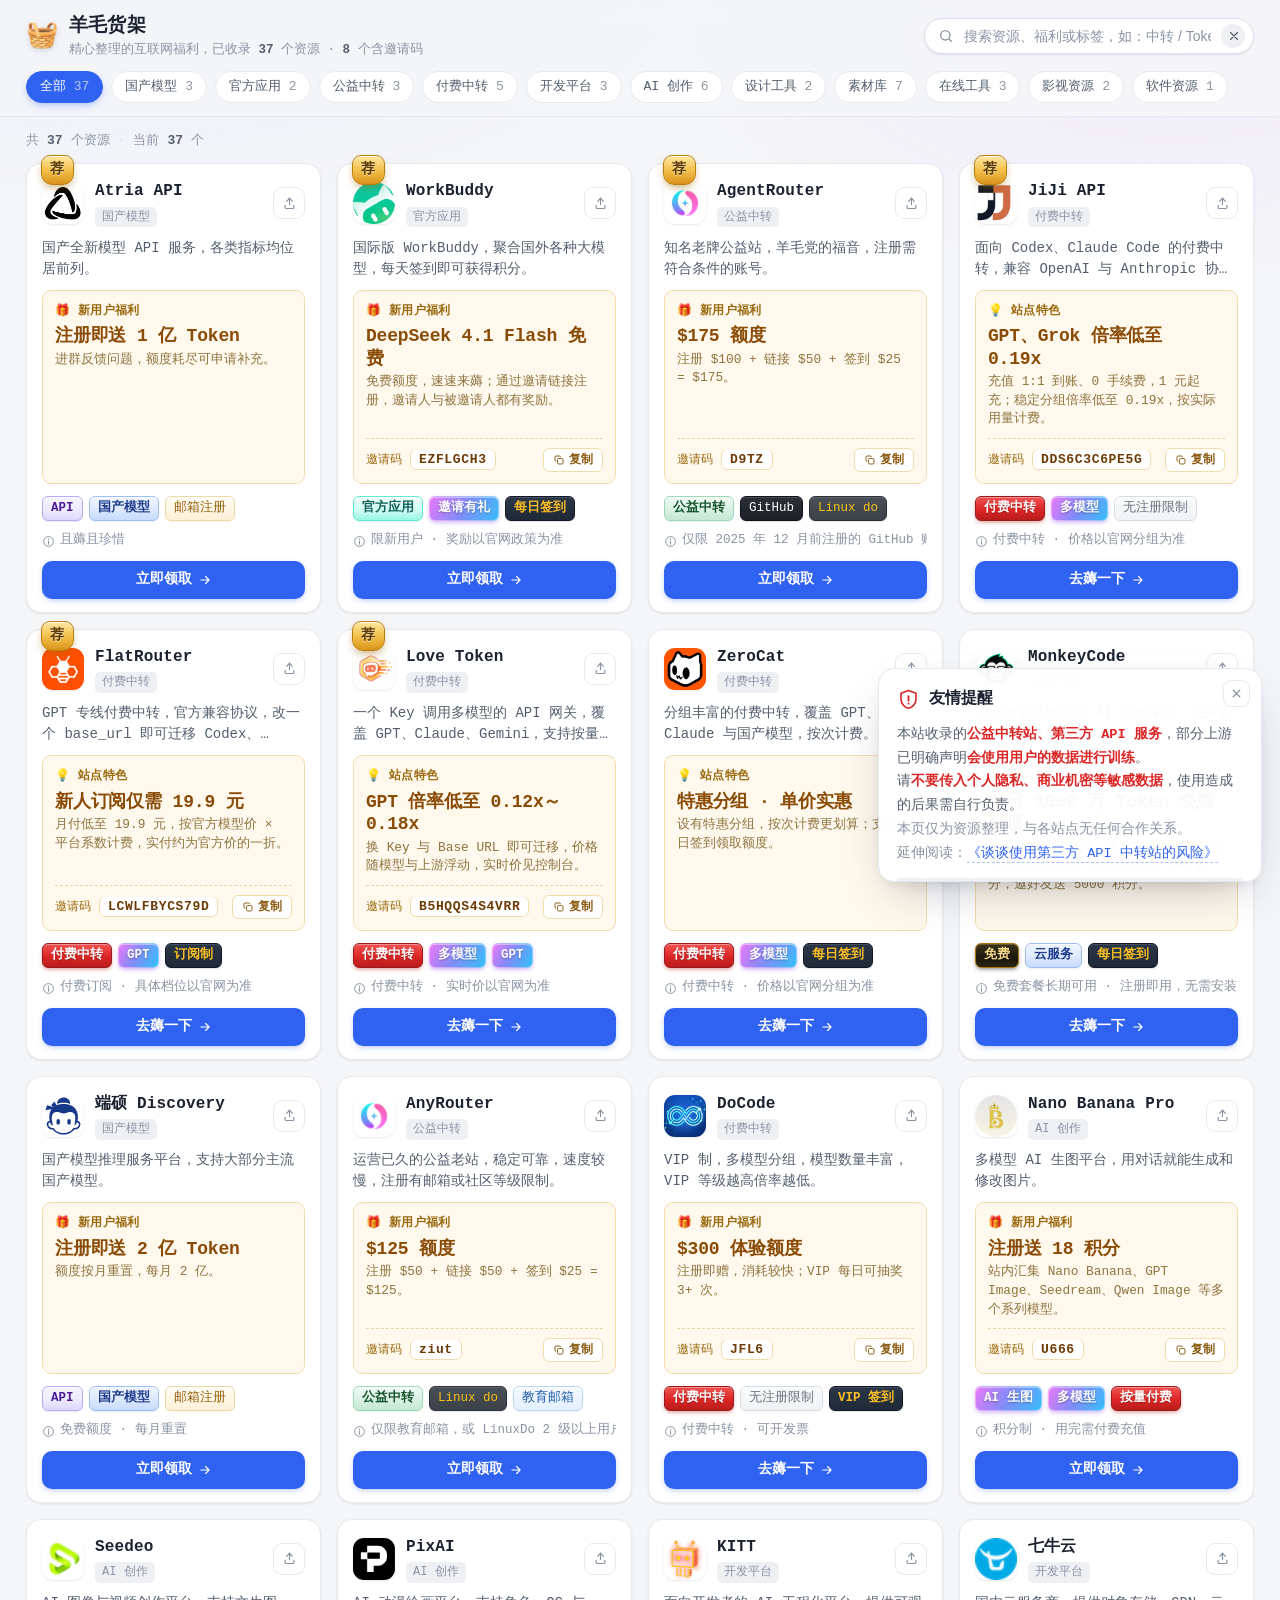
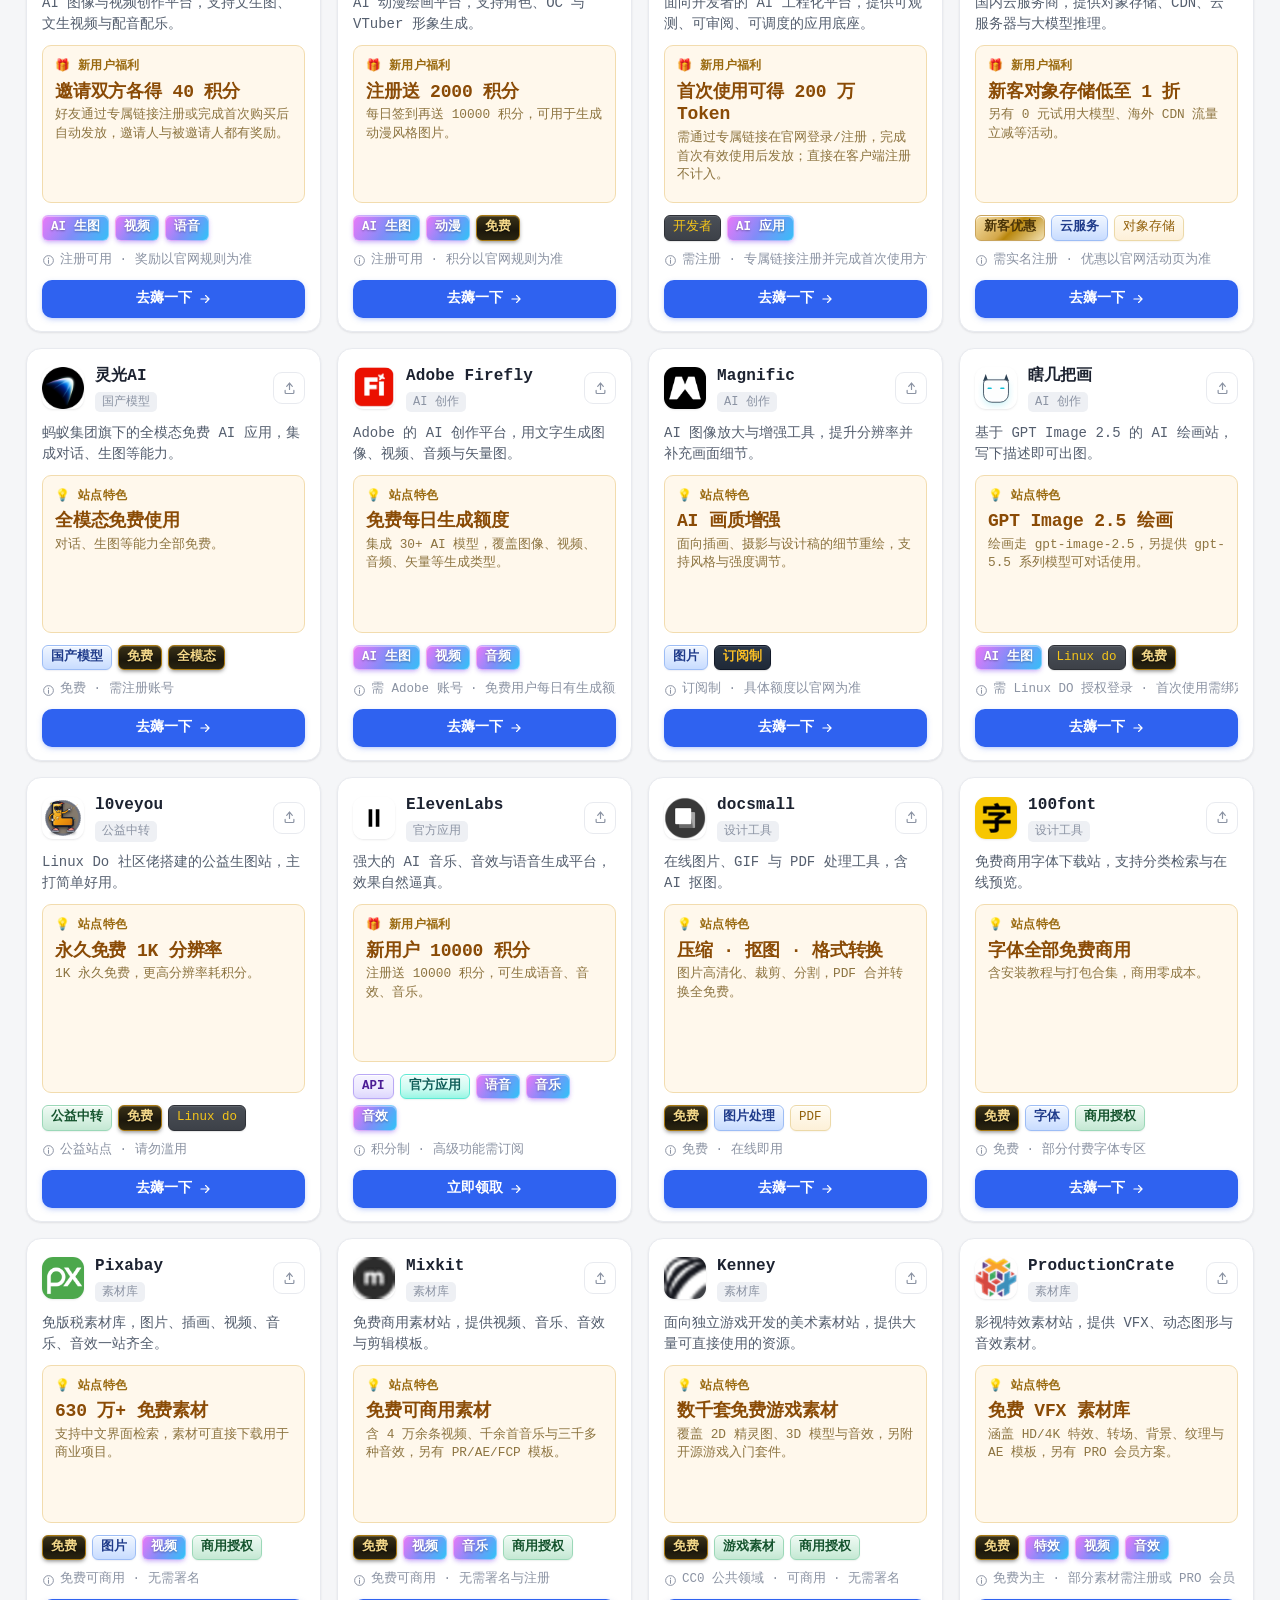
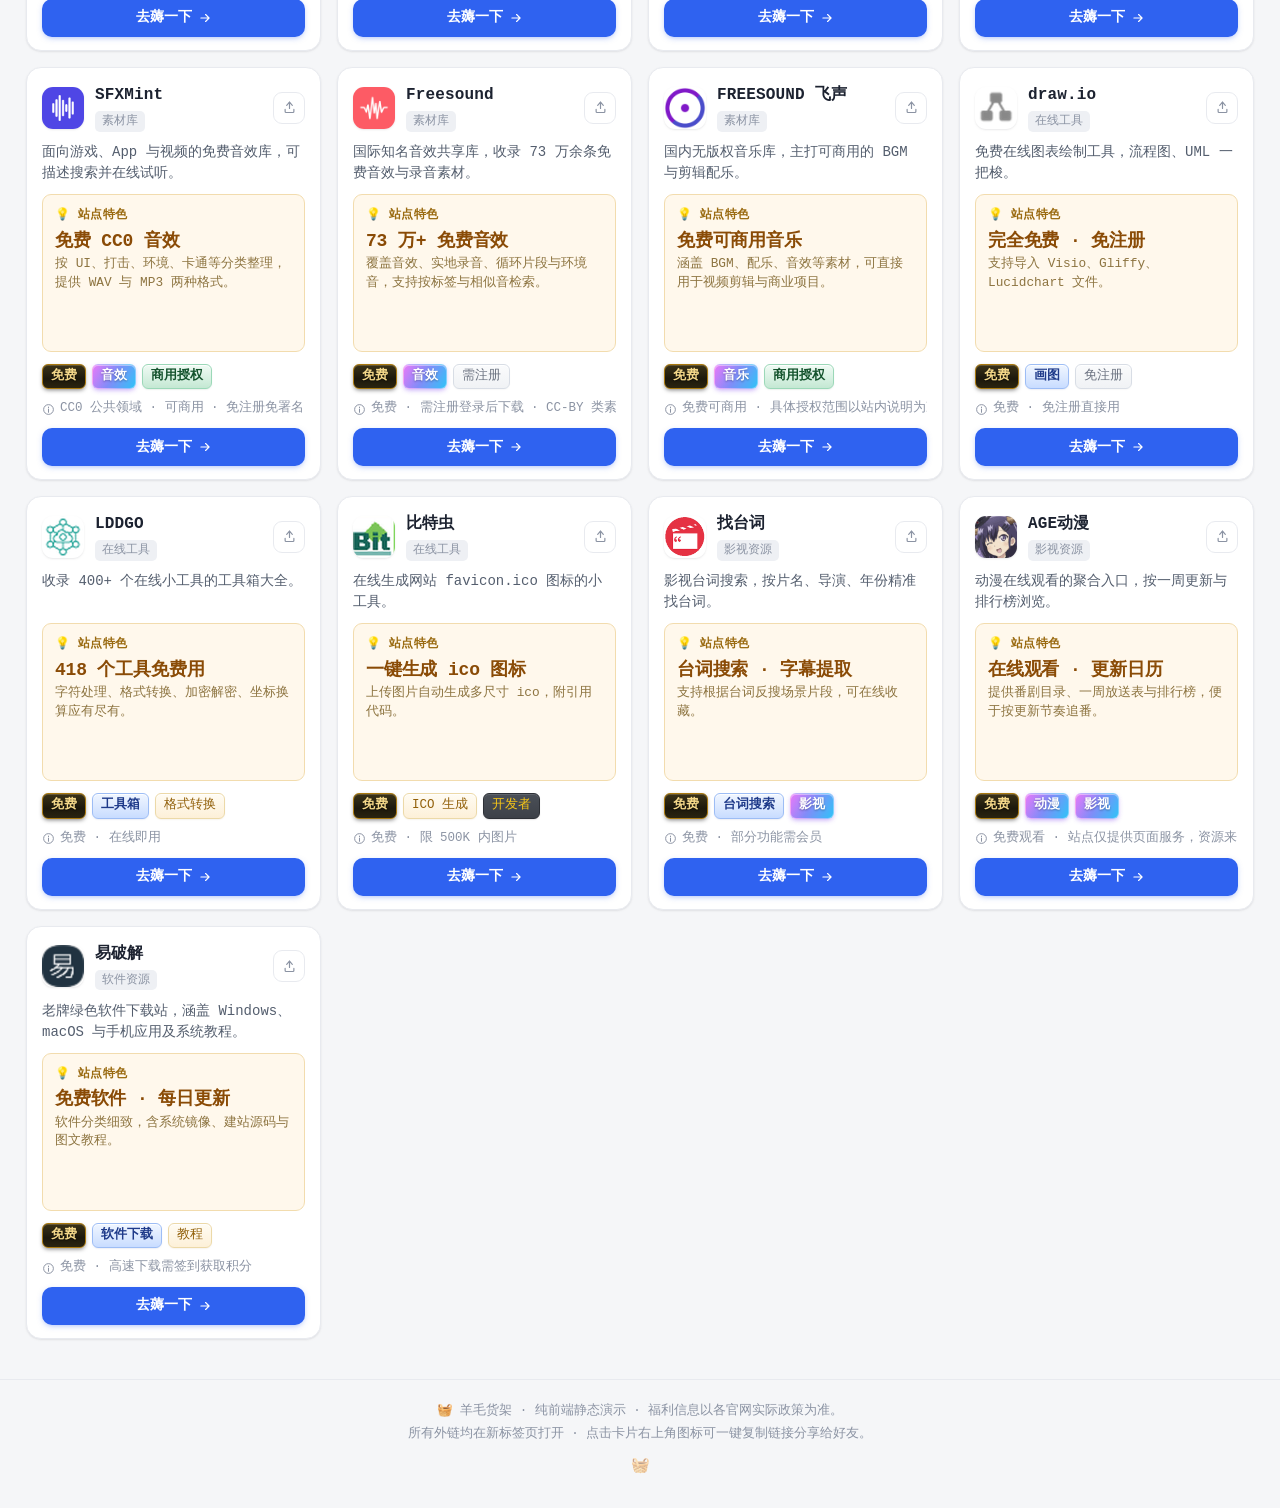
==== commit 23775775: "站点更新：替换 CCTQ 为 JiJi API，新增 FlatRouter/Love Token 中转卡 - 移除 CCTQ 卡片与图标 - 新增 JiJi API、FlatRouter、Love T" ====
--- a/admin.html
+++ b/admin.html
@@ -4,7 +4,7 @@
   <meta charset="UTF-8">
   <meta name="viewport" content="width=device-width, initial-scale=1.0">
   <title>羊毛货架 · 卡片管理台</title>
-  <link rel="stylesheet" href="css/style.css?v=34">
+  <link rel="stylesheet" href="css/style.css?v=37">
   <style>
     body { background: var(--bg); }
 
@@ -248,7 +248,7 @@
     </div>
   </div>
 
-  <script src="js/data.js?v=34"></script>
+  <script src="js/data.js?v=37"></script>
   <script>
   (function () {
     "use strict";
@@ -420,7 +420,8 @@
       "软件下载": "model", "教程": "email", "动漫": "holographic",
       "特效": "holographic", "音频": "holographic", "AI 应用": "holographic",
       "新客优惠": "gold", "云服务": "model", "对象存储": "email",
-      "邀请有礼": "holographic", "每日签到": "vip"
+      "邀请有礼": "holographic", "每日签到": "vip",
+      "GPT": "holographic", "Grok": "holographic"
     };
     var ICON_INFO = '<svg viewBox="0 0 24 24" width="13" height="13" aria-hidden="true"><circle cx="12" cy="12" r="9" fill="none" stroke="currentColor" stroke-width="1.8"/><path d="M12 11v6M12 7.6v.9" stroke="currentColor" stroke-width="1.9" stroke-linecap="round"/></svg>';
     var ICON_ARROW = '<svg viewBox="0 0 24 24" width="14" height="14" aria-hidden="true"><path d="M5 12h13M13 6l6 6-6 6" fill="none" stroke="currentColor" stroke-width="2" stroke-linecap="round" stroke-linejoin="round"/></svg>';
@@ -434,7 +435,8 @@
       var logoCls = "logo" + (isImg ? " logo--img" : " logo--glyph");
       var codeBlock = "";
       if (p.code) {
-        codeBlock = '<div class="perk__code"><span>邀请码</span><code>' + esc(p.code) + '</code>' +
+        codeBlock = '<div class="perk__code"><span class="code__label">邀请码</span>' +
+          '<span class="code__clip"><span class="code__track"><span class="code__chunk"><code>' + esc(p.code) + '</code></span></span></span>' +
           '<button class="copy" type="button">复制</button></div>';
       }
       var tags = (p.tags || []).map(function (t) {
--- a/css/style.css
+++ b/css/style.css
@@ -474,16 +474,31 @@
   padding-top: 9px;
   border-top: 1px dashed #e8d5a8;
   display: flex;
+  flex-wrap: nowrap;
   align-items: center;
   gap: 8px;
   font-size: 12px;
   color: var(--amber-label);
 }
+.code__label { flex: none; }
+/* 邀请码滚动视口：占据标签与复制按钮之间的空间，超长时裁剪并滚动 */
+.code__clip {
+  flex: 1 1 auto;
+  min-width: 0;
+  overflow: hidden;
+}
+.code__track {
+  display: flex;
+  width: max-content;
+}
+.code__chunk { flex: none; }
+.perk__code--scroll .code__chunk { padding-right: 2ch; }
 .perk__code code {
   font-family: "SF Mono", ui-monospace, "Cascadia Mono", Consolas, monospace;
   font-size: 13px;
   font-weight: 700;
   letter-spacing: .05em;
+  white-space: nowrap;
   color: #6d3b04;
   background: #fff;
   border: 1px solid var(--amber-border);
@@ -491,7 +506,7 @@
   padding: 2px 8px;
 }
 .copy {
-  margin-left: auto;
+  flex: none;
   display: inline-flex;
   align-items: center;
   gap: 4px;
@@ -503,9 +518,11 @@
   color: #8a5a10;
   font-size: 11.5px;
   font-weight: 600;
+  white-space: nowrap;
   cursor: pointer;
   transition: all .16s var(--ease);
 }
+.copy__text { white-space: nowrap; }
 .copy:hover { background: #fdf3df; border-color: #e0bd76; color: #6d3b04; }
 .copy:active { transform: scale(.95); }
 .copy.copied {
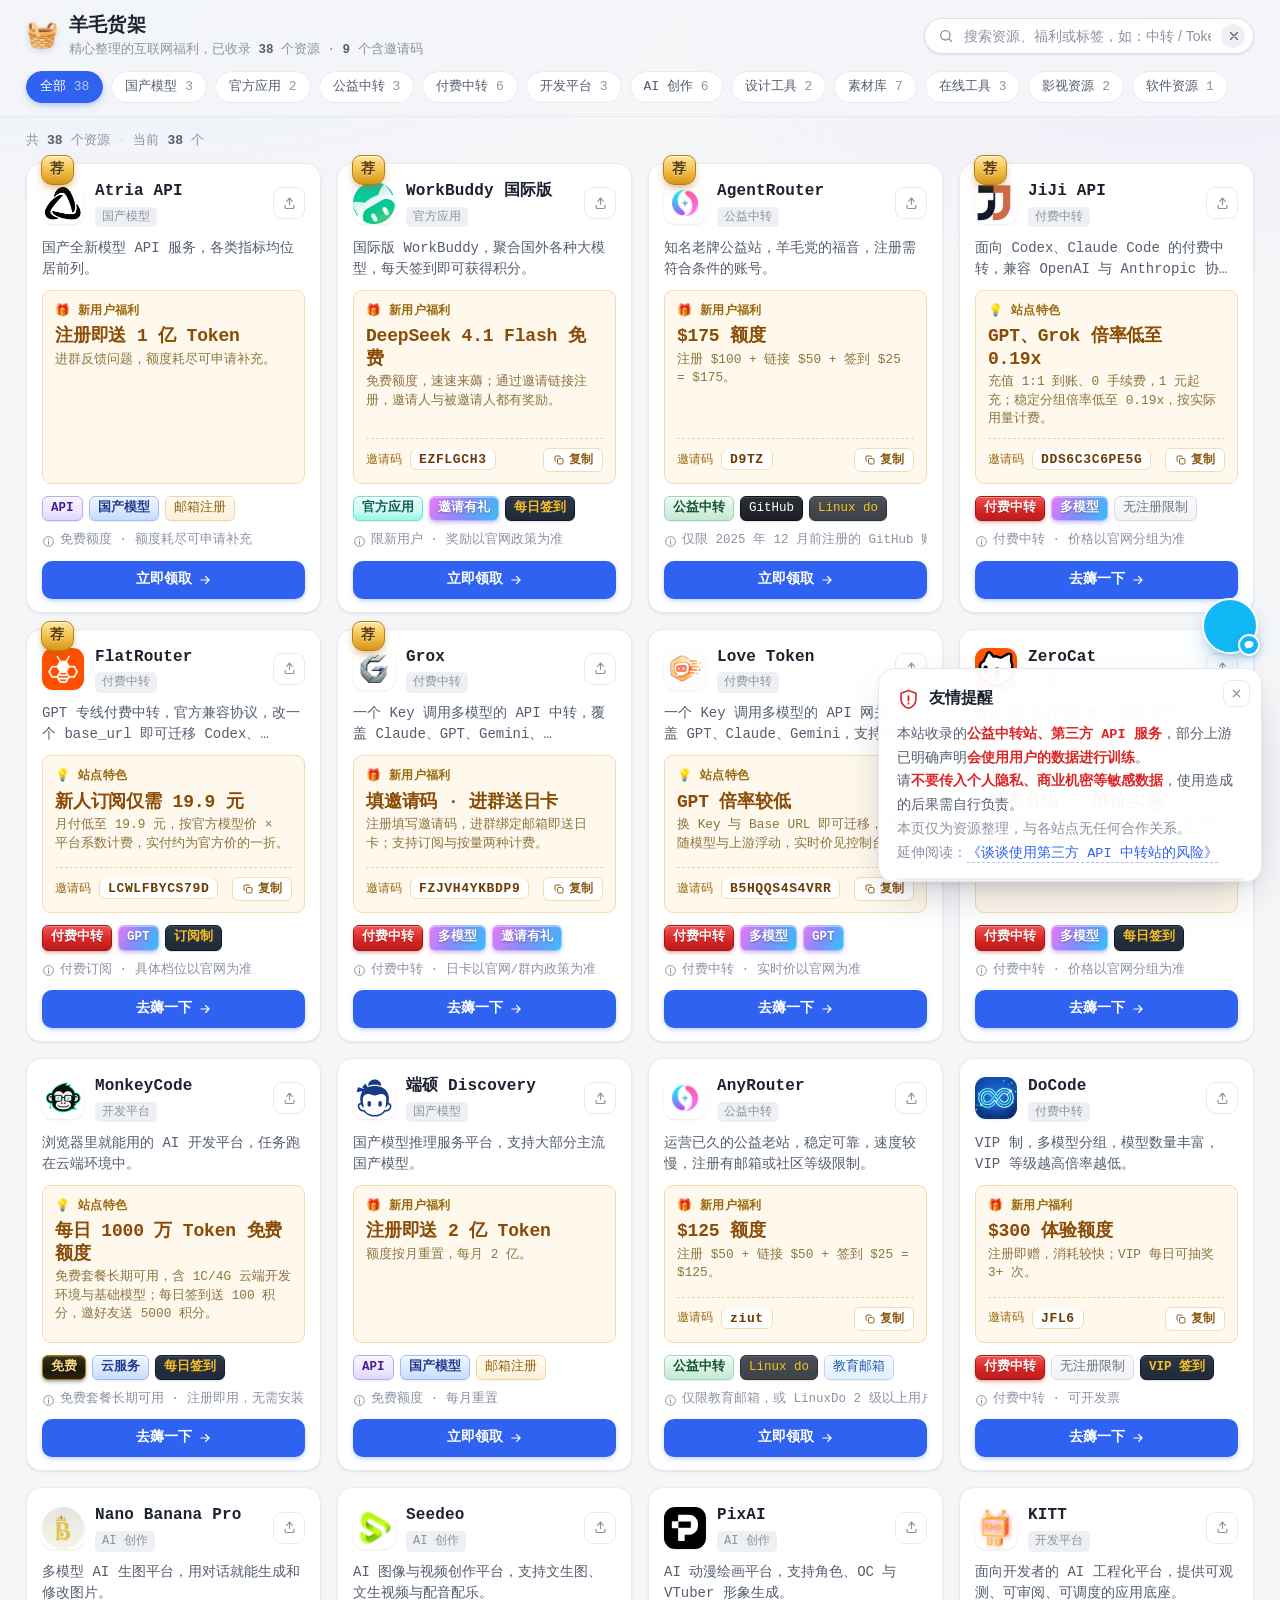
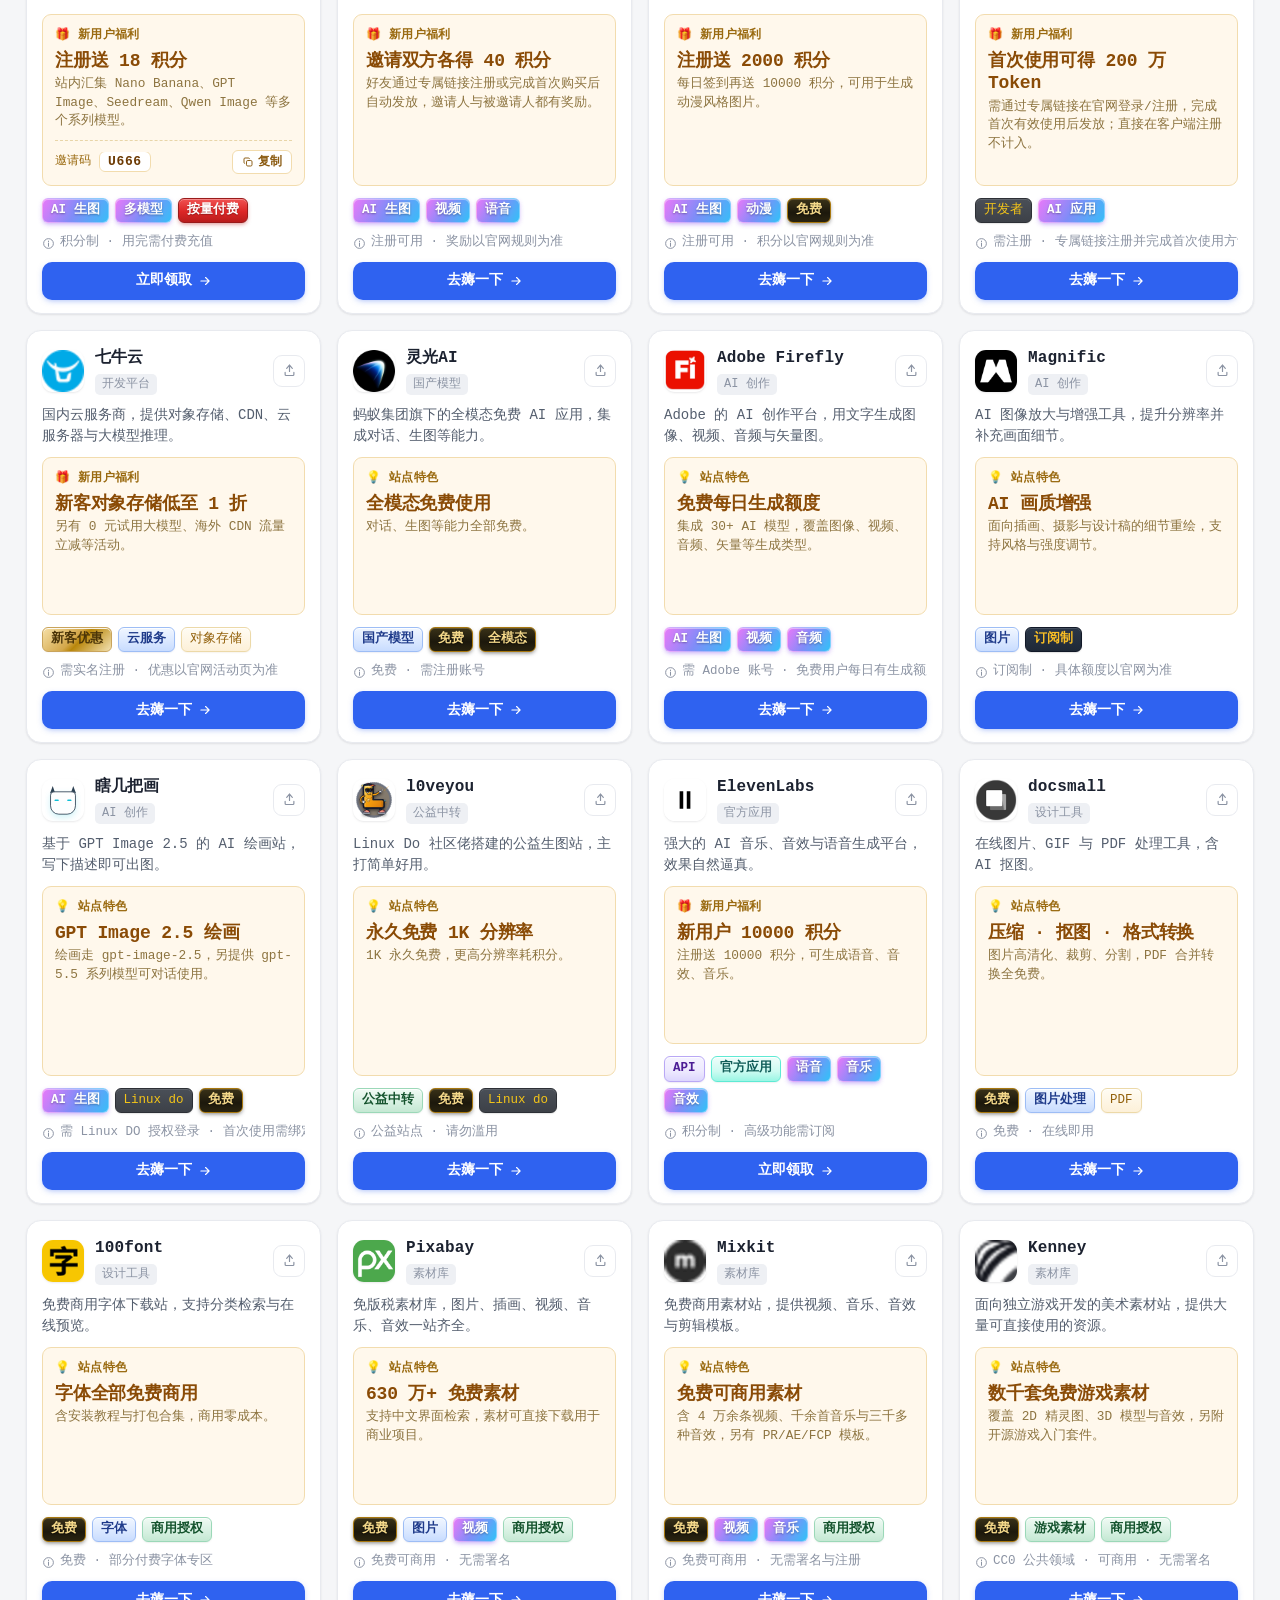
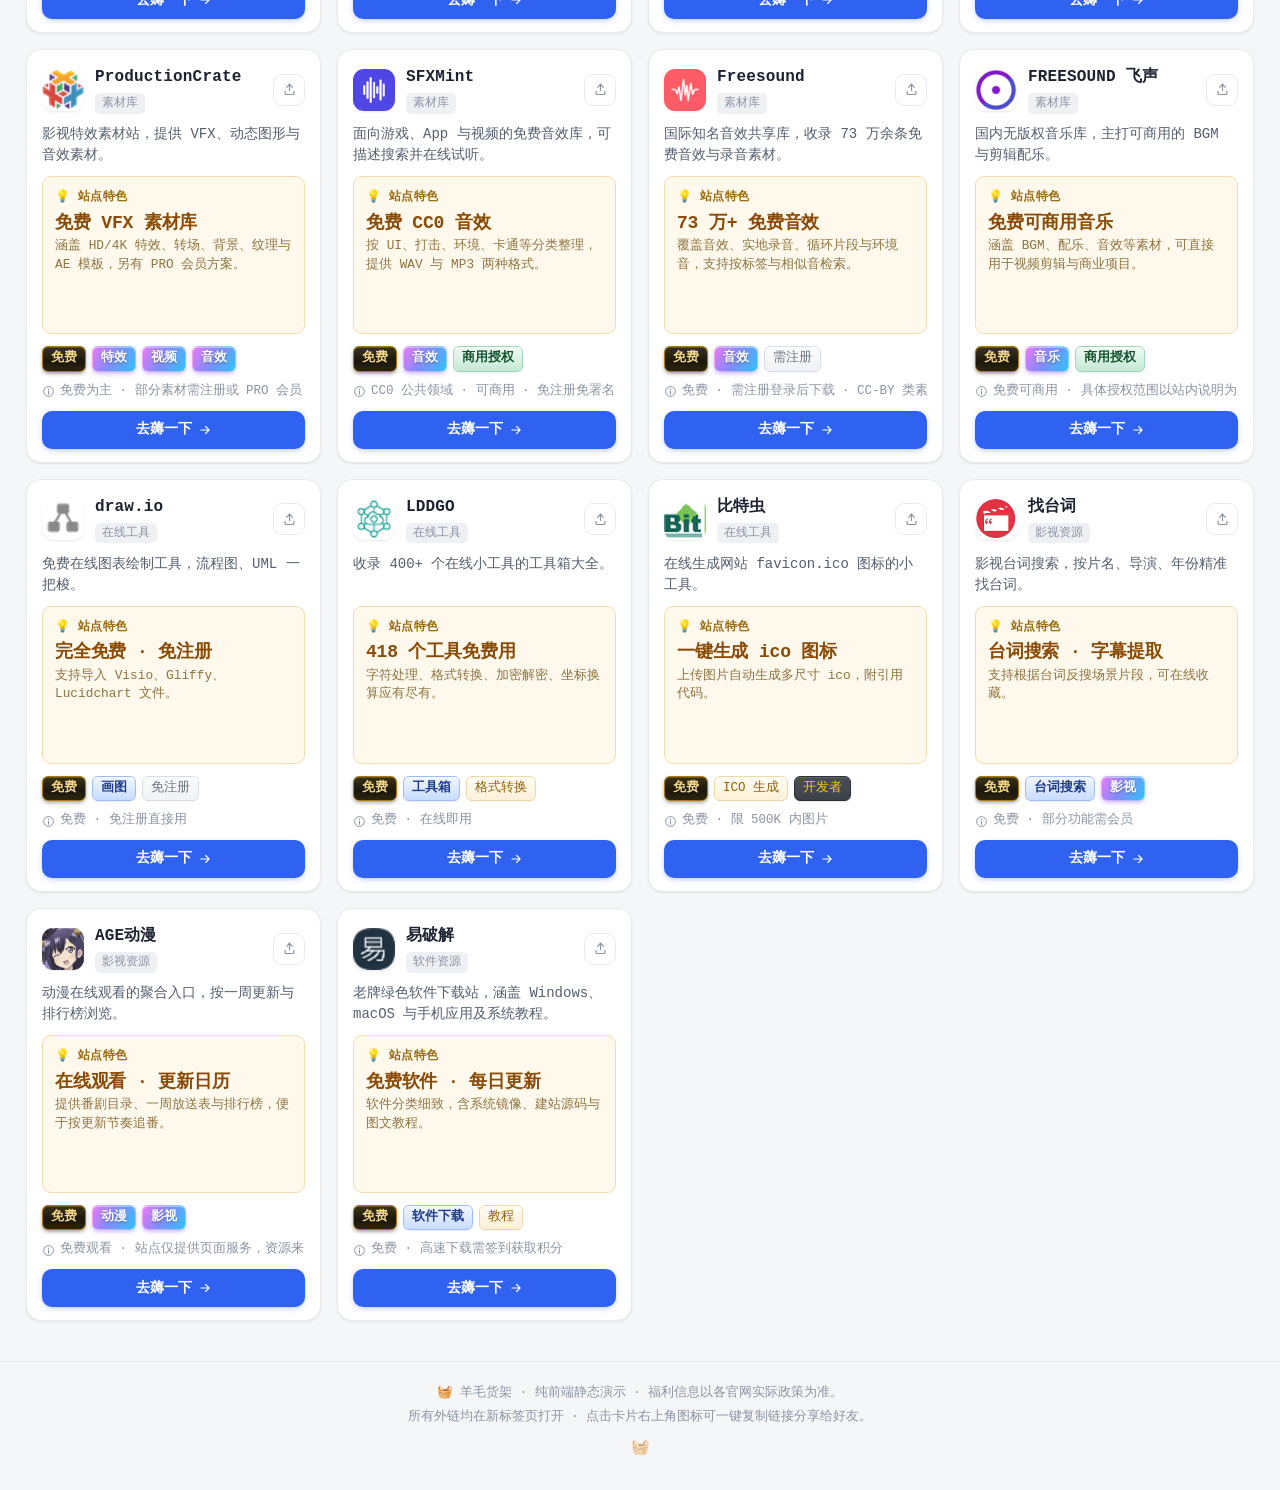
==== commit c5a52223: "新增 Grox 卡片 + QQ 联系气泡，多项文案与交互优化 - 新增 Grox 中转卡（第 6 位，带荐），移除 Love Token 荐标 - WorkBuddy 更名「WorkBuddy 国际版" ====
--- a/admin.html
+++ b/admin.html
@@ -4,7 +4,7 @@
   <meta charset="UTF-8">
   <meta name="viewport" content="width=device-width, initial-scale=1.0">
   <title>羊毛货架 · 卡片管理台</title>
-  <link rel="stylesheet" href="css/style.css?v=37">
+  <link rel="stylesheet" href="css/style.css?v=44">
   <style>
     body { background: var(--bg); }
 
@@ -248,7 +248,7 @@
     </div>
   </div>
 
-  <script src="js/data.js?v=37"></script>
+  <script src="js/data.js?v=44"></script>
   <script>
   (function () {
     "use strict";
--- a/css/style.css
+++ b/css/style.css
@@ -1024,6 +1024,160 @@
   .notice-bubble { right: 10px; bottom: 10px; width: calc(100vw - 20px); }
 }
 
+/* ============ 联系站长：QQ 头像悬浮气泡 ============ */
+.qq-fab {
+  position: fixed;
+  right: 22px;
+  /* 底部偏移交给 JS 控制：默认贴角，弹窗出现时上移让位 */
+  bottom: 20px;
+  z-index: 190; /* 略低于提醒弹窗(200)，让弹窗始终压在上层 */
+  width: 56px;
+  height: 56px;
+  /* 底部偏移由 JS 直接写 inline bottom（弹窗出现时上移让位），transition 负责平滑过渡。
+     注意：本元素不能挂 keyframes 动画，否则运行中的动画会压制 inline bottom 无法定位；
+     漂浮动画放到内层 .qq-fab__ava 上。 */
+  transition: bottom .34s var(--ease);
+}
+.qq-fab__link {
+  display: block;
+  width: 100%;
+  height: 100%;
+  padding: 0;
+  border: none;
+  border-radius: 50%;
+  background: none;
+  text-decoration: none;
+  cursor: pointer;
+  transition: transform .2s var(--ease);
+}
+.qq-fab__link:hover { transform: translateY(-3px) scale(1.06); }
+.qq-fab__link:hover .qq-fab__ava,
+.qq-fab:hover .qq-fab__ava { animation-play-state: paused; }
+.qq-fab__link:active { transform: scale(.96); }
+.qq-fab__link:focus-visible { outline: 2px solid var(--primary); outline-offset: 4px; }
+
+.qq-fab__ava {
+  display: block;
+  width: 100%;
+  height: 100%;
+  border-radius: 50%;
+  overflow: hidden;
+  background: #12b7f5; /* QQ 蓝，兼作图片加载前/失败的兜底底色 */
+  border: 2.5px solid #fff;
+  box-shadow: 0 10px 26px -8px rgba(18, 122, 210, .55), 0 4px 10px -4px rgba(20, 28, 48, .2);
+  animation: qqFloat 3.4s ease-in-out infinite;
+}
+.qq-fab__ava img { width: 100%; height: 100%; object-fit: cover; display: block; }
+/* 头像加载失败时，用 QQ 蓝底 + 企鹅字样兜底 */
+.qq-fab__ava--fallback::after {
+  content: "QQ";
+  display: flex;
+  align-items: center;
+  justify-content: center;
+  width: 100%;
+  height: 100%;
+  color: #fff;
+  font-weight: 800;
+  font-size: 18px;
+  letter-spacing: .04em;
+}
+
+/* 右下角小徽标：一枚对话气泡，暗示「点击可聊天」 */
+.qq-fab__badge {
+  position: absolute;
+  right: -2px;
+  bottom: -2px;
+  width: 22px;
+  height: 22px;
+  display: flex;
+  align-items: center;
+  justify-content: center;
+  border-radius: 50%;
+  background: #12b7f5;
+  color: #fff;
+  border: 2px solid #fff;
+  box-shadow: 0 2px 6px -1px rgba(18, 122, 210, .5);
+}
+
+/* 悬停弹出的二维码卡片：从右下角（头像处）缓缓展开，移开时缓缓收回 */
+.qq-fab__card {
+  position: absolute;
+  right: 0;
+  bottom: calc(100% + 14px);
+  width: 200px;
+  padding: 14px 14px 11px;
+  background: #fff;
+  border: 1px solid #e4e8f0;
+  border-radius: 14px;
+  box-shadow: 0 18px 44px -16px rgba(20, 28, 48, .32), 0 6px 16px -8px rgba(20, 28, 48, .18);
+  text-align: center;
+  transform-origin: bottom right;
+  /* 收起态：缩小、透明、不可交互 */
+  opacity: 0;
+  transform: scale(.6) translateY(10px);
+  pointer-events: none;
+  transition: opacity .26s var(--ease), transform .26s var(--ease);
+}
+/* 卡片底部朝向头像的小三角 */
+.qq-fab__card::after {
+  content: "";
+  position: absolute;
+  right: 20px;
+  bottom: -7px;
+  width: 14px;
+  height: 14px;
+  background: #fff;
+  border-right: 1px solid #e4e8f0;
+  border-bottom: 1px solid #e4e8f0;
+  transform: rotate(45deg);
+}
+.qq-fab__card-title {
+  margin: 0 0 9px;
+  font-size: 13px;
+  font-weight: 700;
+  color: var(--text-1, #1c2438);
+}
+.qq-fab__qr {
+  display: block;
+  width: 100%;
+  border-radius: 8px;
+  background: #f5f7fa;
+}
+.qq-fab__card-sub {
+  margin: 9px 0 0;
+  font-size: 11px;
+  line-height: 1.5;
+  color: var(--text-3, #8a92a6);
+}
+/* 悬停头像或卡片本身、键盘聚焦、或点击常驻(.qq-fab--pinned)时展开 */
+.qq-fab:hover .qq-fab__card,
+.qq-fab:focus-within .qq-fab__card,
+.qq-fab--pinned .qq-fab__card {
+  opacity: 1;
+  transform: scale(1) translateY(0);
+  pointer-events: auto;
+}
+@media (prefers-reduced-motion: reduce) {
+  .qq-fab__card { transition: opacity .2s linear; transform: none; }
+  .qq-fab:hover .qq-fab__card,
+  .qq-fab:focus-within .qq-fab__card,
+  .qq-fab--pinned .qq-fab__card { transform: none; }
+}
+
+@keyframes qqFloat {
+  0%, 100% { translate: 0 0; }
+  50% { translate: 0 -6px; }
+}
+
+@media (prefers-reduced-motion: reduce) {
+  .qq-fab { animation: none; }
+}
+
+@media (max-width: 560px) {
+  .qq-fab { right: 14px; width: 50px; height: 50px; }
+  .qq-fab__tip { display: none; }
+}
+
 /* ============ 响应式 ============ */
 @media (max-width: 1080px) {
   .search { width: 250px; }
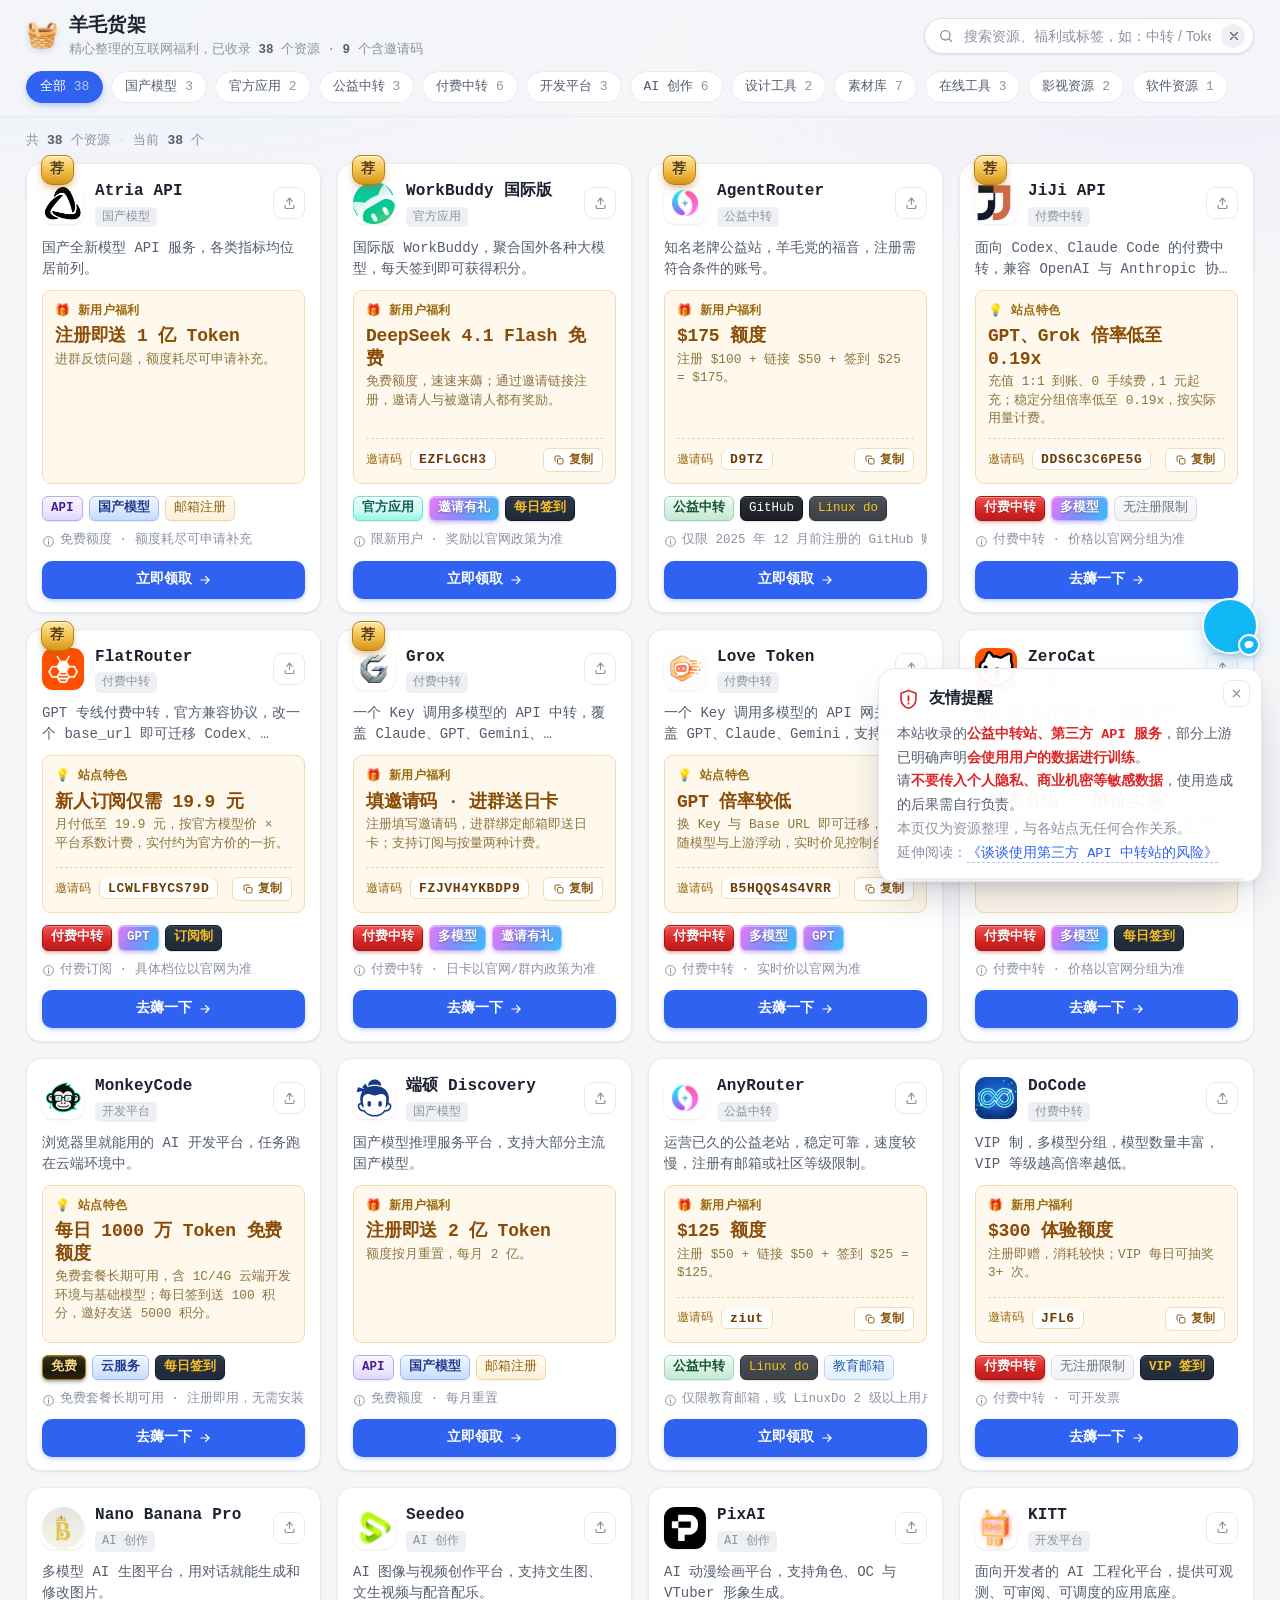
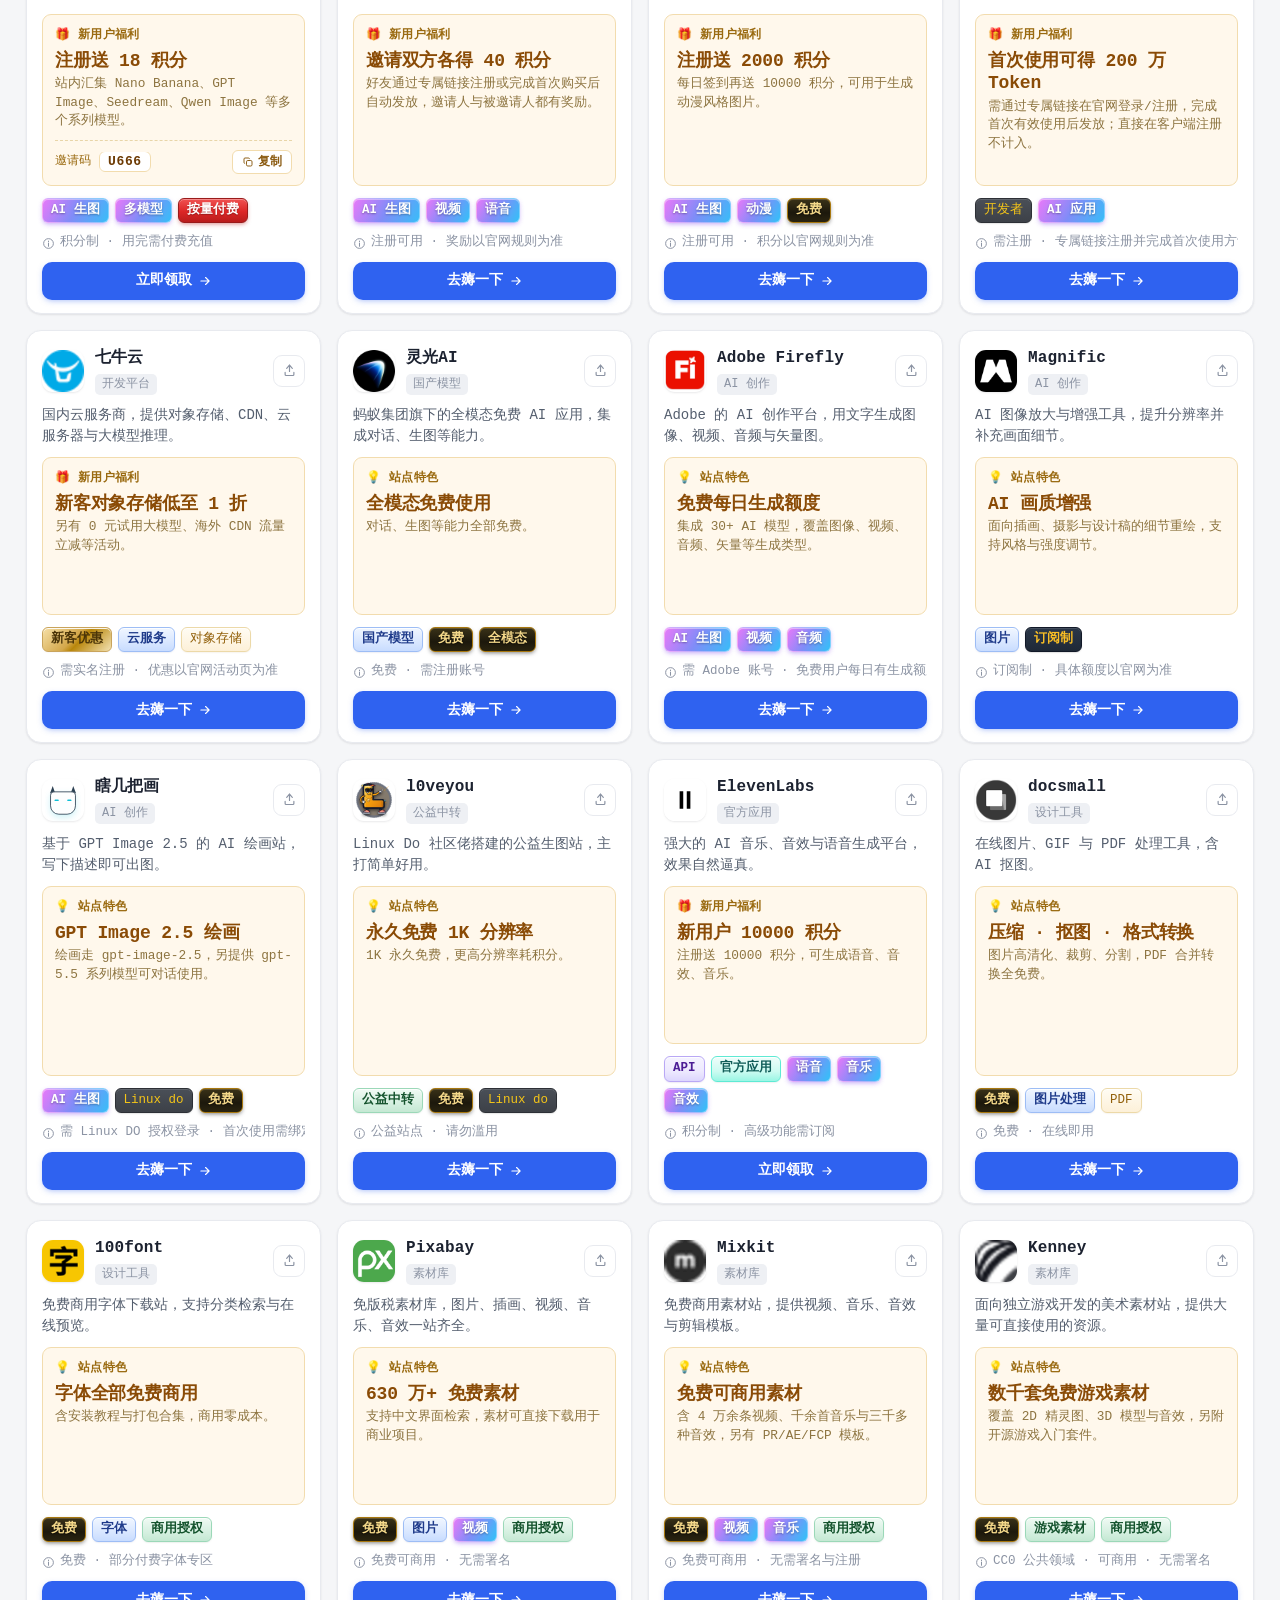
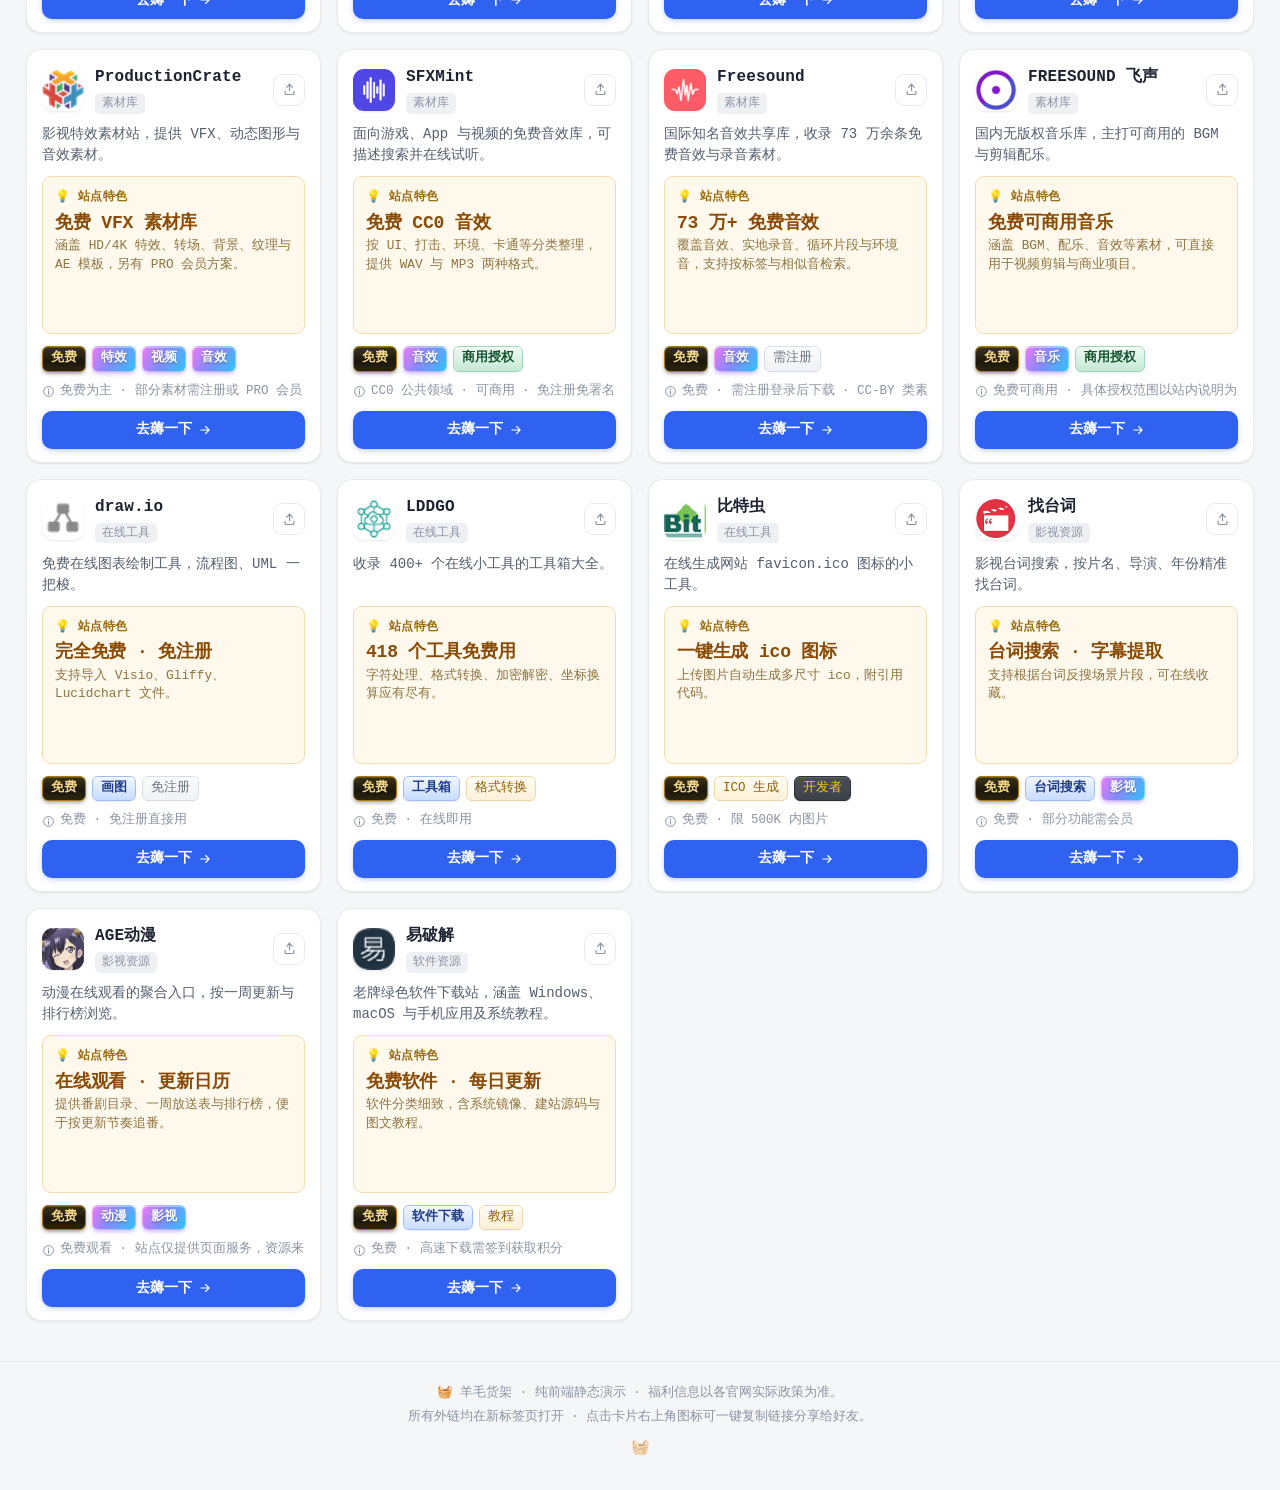
==== commit 9a0ddf5c: "refactor: 抽离共用模块与管理台资源，规范项目结构 - 新增 js/shared.js：前台与管理台共用 esc / TAG_CLASS / 图标，消除重复 - admin.html 内联 C" ====
--- a/admin.html
+++ b/admin.html
@@ -4,131 +4,8 @@
   <meta charset="UTF-8">
   <meta name="viewport" content="width=device-width, initial-scale=1.0">
   <title>羊毛货架 · 卡片管理台</title>
-  <link rel="stylesheet" href="css/style.css?v=44">
-  <style>
-    body { background: var(--bg); }
-
-    .admin-wrap { max-width: 1180px; margin: 0 auto; padding: 28px 20px 60px; }
-
-    .admin-head { display: flex; align-items: flex-end; justify-content: space-between; gap: 16px; flex-wrap: wrap; }
-    .admin-head h1 { margin: 0; font-size: 22px; }
-    .admin-head p { margin: 6px 0 0; color: var(--text-3); font-size: 13px; }
-    .admin-head .btns { display: flex; gap: 10px; flex-wrap: wrap; }
-
-    .panel {
-      background: var(--surface);
-      border: 1px solid var(--border);
-      border-radius: var(--radius);
-      box-shadow: var(--shadow-sm);
-      padding: 20px;
-      margin-top: 20px;
-    }
-    .panel h2 { margin: 0 0 14px; font-size: 15px; display: flex; align-items: center; gap: 8px; }
-    .panel h2 .n { color: var(--text-3); font-weight: 400; font-size: 12.5px; }
-
-    .form-grid { display: grid; grid-template-columns: repeat(auto-fill, minmax(230px, 1fr)); gap: 12px 16px; }
-    .field { display: flex; flex-direction: column; gap: 5px; }
-    .field label { font-size: 12px; color: var(--text-2); font-weight: 600; }
-    .field input, .field select, .field textarea {
-      font: inherit; font-size: 13px; padding: 8px 10px; border: 1px solid var(--border);
-      border-radius: 8px; background: #fff; color: var(--text); outline: none;
-      transition: border-color .15s, box-shadow .15s;
-    }
-    .field input:focus, .field select:focus, .field textarea:focus {
-      border-color: var(--primary); box-shadow: 0 0 0 3px rgba(47, 98, 240, .14);
-    }
-    .field .hint { font-size: 11px; color: var(--text-3); }
-    .field--full { grid-column: 1 / -1; }
-    .checks { display: flex; gap: 14px; flex-wrap: wrap; padding-top: 2px; }
-    .check {
-      display: inline-flex; align-items: center; gap: 6px; font-size: 13px; font-weight: 500;
-      color: var(--text); cursor: pointer; user-select: none;
-    }
-    .check input { width: 15px; height: 15px; accent-color: var(--primary); cursor: pointer; margin: 0; }
-
-    .row-actions { display: flex; gap: 10px; margin-top: 16px; flex-wrap: wrap; align-items: center; }
-
-    .btn {
-      display: inline-flex; align-items: center; gap: 6px; font: inherit; font-size: 13px;
-      padding: 9px 16px; border-radius: 10px; border: 1px solid var(--border); background: #fff;
-      color: var(--text); cursor: pointer; text-decoration: none;
-      transition: all .15s var(--ease);
-    }
-    .btn:hover { border-color: var(--border-strong); box-shadow: var(--shadow-sm); transform: translateY(-1px); }
-    .btn--primary { background: var(--primary); border-color: var(--primary); color: #fff; }
-    .btn--primary:hover { background: var(--primary-hover); border-color: var(--primary-hover); }
-    .btn--danger { color: #dc2626; border-color: #f3c8c8; }
-    .btn--danger:hover { background: #fef2f2; border-color: #e8a9a9; }
-    .btn--sm { padding: 5px 10px; font-size: 12px; border-radius: 8px; }
-
-    /* 卡片列表 */
-    .item-list { display: flex; flex-direction: column; gap: 8px; }
-    .item {
-      display: flex; align-items: center; gap: 12px; padding: 10px 12px;
-      border: 1px solid var(--border); border-radius: 10px; background: var(--surface-2);
-    }
-    .item .idx { width: 26px; text-align: center; color: var(--text-3); font-size: 12px; }
-    .item .logo { width: 30px; height: 30px; border-radius: 8px; overflow: hidden; flex: none; display: grid; place-items: center; }
-    .item .logo img { width: 100%; height: 100%; object-fit: contain; }
-    .item .meta { flex: 1; min-width: 0; }
-    .item .meta b { font-size: 13.5px; }
-    .item .meta span { color: var(--text-3); font-size: 11.5px; margin-left: 8px; }
-    .item .ops { display: flex; gap: 6px; flex: none; }
-    .item--offline { opacity: .55; border-style: dashed; }
-    .badge {
-      display: inline-flex; align-items: center; margin-left: 7px;
-      padding: 1px 7px; border-radius: 999px; font-size: 11px; font-weight: 700; line-height: 1.7;
-    }
-    .badge--pick {
-      background: linear-gradient(180deg, #ffe7a3, #f0bd4a);
-      color: #5a3a05; border: 1px solid #c2911a;
-    }
-    .badge--off { background: #fee2e2; color: #b91c1c; border: 1px solid #f3b4b4; }
-
-    /* 预览 */
-    .preview-box { display: grid; grid-template-columns: repeat(auto-fill, minmax(278px, 1fr)); gap: 16px; }
-    .preview-box .card { cursor: default; }
-
-    /* 输出区 */
-    .out-wrap { position: relative; }
-    .out {
-      font: inherit; font-size: 12px; line-height: 1.6; width: 100%; min-height: 220px;
-      padding: 14px; border: 1px solid var(--border); border-radius: 10px; background: #0f1420;
-      color: #c8d3e8; resize: vertical; outline: none; white-space: pre;
-    }
-    .out:focus { border-color: var(--primary); }
-
-    .toast--admin {
-      position: fixed; bottom: 20px; left: 50%; transform: translateX(-50%);
-      background: #1c2230; color: #fff; padding: 10px 18px; border-radius: 999px;
-      font-size: 13px; box-shadow: var(--shadow-md); z-index: 300;
-      animation: toastIn .25s var(--ease) both;
-    }
-    @keyframes toastIn { from { opacity: 0; transform: translate(-50%, 10px); } to { opacity: 1; transform: translate(-50%, 0); } }
-
-    .empty-tip { color: var(--text-3); font-size: 13px; text-align: center; padding: 24px; }
-
-    /* 隐蔽入口遮罩 */
-    .gate {
-      position: fixed; inset: 0; z-index: 999;
-      display: grid; place-items: center;
-      background: var(--bg);
-    }
-    .gate[hidden] { display: none; }
-    .gate__box {
-      text-align: center; padding: 40px 32px;
-      background: var(--surface); border: 1px solid var(--border);
-      border-radius: 18px; box-shadow: var(--shadow-md); max-width: 340px;
-    }
-    .gate__emoji { font-size: 44px; }
-    .gate__text { margin: 12px 0 4px; font-size: 16px; font-weight: 700; }
-    .gate__hint { margin: 0 0 18px; font-size: 12.5px; color: var(--text-3); line-height: 1.7; }
-
-    @media (max-width: 720px) {
-      .form-grid { grid-template-columns: 1fr; }
-      .admin-head { align-items: flex-start; }
-    }
-  </style>
+  <link rel="stylesheet" href="css/style.css?v=45">
+  <link rel="stylesheet" href="css/admin.css?v=45">
 </head>
 <body>
   <!-- 默认隐藏；只在带一次性口令从首页隐蔽入口进入时才展现 -->
@@ -248,374 +125,9 @@
     </div>
   </div>
 
-  <script src="js/data.js?v=44"></script>
-  <script>
-  (function () {
-    "use strict";
-
-    /* ---------- 入口校验：只放行从首页隐蔽入口（快速连点 5 次）进来的访客 ---------- */
-    var adminWrap = document.getElementById("adminWrap");
-    var ok = false;
-    try {
-      ok = sessionStorage.getItem("perksAdmin") === "1" &&
-           new URLSearchParams(location.search).get("from") === "secret";
-    } catch (e) { ok = false; }
-    if (!ok) {
-      // 直接访问 / 收藏 / 历史记录：静默重定向回首页，不暴露管理台的存在
-      location.replace("index.html");
-      return;
-    }
-    try { sessionStorage.removeItem("perksAdmin"); } catch (e) {}
-    adminWrap.hidden = false;
-
-    var list = (window.PERKS || []).slice();
-    var editingId = null;
-
-    var $ = function (id) { return document.getElementById(id); };
-
-    /* ---------- 工具 ---------- */
-    function esc(s) {
-      return String(s == null ? "" : s).replace(/[&<>"']/g, function (c) {
-        return { "&": "&amp;", "<": "&lt;", ">": "&gt;", '"': "&quot;", "'": "&#39;" }[c];
-      });
-    }
-    function uid() {
-      return "card-" + Date.now().toString(36);
-    }
-    // 兼容旧浏览器
-    if (!Array.prototype.findIndex) {
-      Array.prototype.findIndex = function (fn) {
-        for (var i = 0; i < this.length; i++) if (fn(this[i], i)) return i;
-        return -1;
-      };
-    }
-    function toast(msg) {
-      var el = document.createElement("div");
-      el.className = "toast--admin";
-      el.textContent = msg;
-      document.body.appendChild(el);
-      setTimeout(function () {
-        el.style.transition = "opacity .25s";
-        el.style.opacity = "0";
-        setTimeout(function () { el.remove(); }, 260);
-      }, 2000);
-    }
-
-    /* ---------- 表单读写 ---------- */
-    function readForm() {
-      var name = $("f-name").value.trim();
-      var url = $("f-url").value.trim();
-      var perk = $("f-perk").value.trim();
-      if (!name) { toast("请填写名称"); $("f-name").focus(); return null; }
-      if (!url) { toast("请填写官网链接"); $("f-url").focus(); return null; }
-      if (!perk) { toast("请填写福利 / 特点"); $("f-perk").focus(); return null; }
-      var tags = $("f-tags").value.split(/[,，]/).map(function (t) { return t.trim(); })
-        .filter(function (t) { return t.length > 0; });
-      return {
-        id: editingId || uid(),
-        name: name,
-        logo: $("f-logo").value.trim() || "assets/" + name.toLowerCase().replace(/\s+/g, "-") + ".png",
-        color: $("f-color").value || "#0d9488",
-        cat: $("f-cat").value.trim() || "其他",
-        desc: $("f-desc").value.trim(),
-        perk: perk,
-        note: $("f-note").value.trim(),
-        code: $("f-code").value.trim(),
-        condition: $("f-condition").value.trim(),
-        tags: tags,
-        url: url,
-        cta: $("f-cta").value.trim() || "去薅一下",
-        perkLabel: $("f-perkLabel").value,
-        featured: $("f-featured").checked,
-        offline: $("f-offline").checked
-      };
-    }
-    function writeForm(p) {
-      $("f-name").value = p.name || "";
-      $("f-cat").value = p.cat || "";
-      $("f-url").value = p.url || "";
-      $("f-desc").value = p.desc || "";
-      $("f-perk").value = p.perk || "";
-      $("f-note").value = p.note || "";
-      $("f-code").value = p.code || "";
-      $("f-condition").value = p.condition || "";
-      $("f-tags").value = (p.tags || []).join(", ");
-      $("f-logo").value = p.logo || "";
-      $("f-color").value = /^#[0-9a-f]{6}$/i.test(p.color || "") ? p.color : "#0d9488";
-      $("f-cta").value = p.cta || "";
-      $("f-perkLabel").value = p.perkLabel || "";
-      $("f-featured").checked = !!p.featured;
-      $("f-offline").checked = !!p.offline;
-    }
-    function resetForm() {
-      editingId = null;
-      ["f-name","f-cat","f-url","f-desc","f-perk","f-note","f-code","f-condition","f-tags","f-logo","f-cta"]
-        .forEach(function (id) { $(id).value = ""; });
-      $("f-color").value = "#0d9488";
-      $("f-perkLabel").value = "";
-      $("f-cta").value = "";
-      $("f-featured").checked = false;
-      $("f-offline").checked = false;
-      $("editHint").textContent = "（新增模式）";
-      $("output").value = "";
-      $("previewPanel").hidden = true;
-    }
-
-    /* ---------- 代码生成 ---------- */
-    function indent(obj) {
-      // 序列化为 2 空格缩进的 JS 对象字面量（与 data.js 风格一致）
-      var lines = ["  {"];
-      var keys = ["id","name","logo","color","cat","desc","perk","note","code","condition","tags","url","cta","perkLabel","featured","offline"];
-      keys.forEach(function (k) {
-        if (!(k in obj)) return;
-        var v = obj[k];
-        var s;
-        if (typeof v === "boolean") {
-          s = v ? "true" : "false";
-        } else if (Array.isArray(v)) {
-          s = "[" + v.map(function (t) { return '"' + t + '"'; }).join(", ") + "]";
-        } else {
-          s = '"' + String(v).replace(/\\/g, "\\\\").replace(/"/g, '\\"') + '"';
-        }
-        lines.push("    " + k + ": " + s + ",");
-      });
-      // 去掉最后一个逗号
-      if (lines[lines.length - 1].endsWith(",")) lines[lines.length - 1] = lines[lines.length - 1].slice(0, -1);
-      lines.push("  }");
-      return lines.join("\n");
-    }
-
-    function regenerate() {
-      // 生成完整 data.js 内容
-      var header = [
-        "/* 羊毛货架 · 资源数据",
-        " * 字段：name 名称 / logo 图标路径 / color 标识色 / cat 分类",
-        " *      desc 这是什么（含邀请码的卡片可留空） / perk 福利 / note 福利说明 / code 邀请码（无则留空）",
-        " *      condition 使用限制 / tags 标签 / url / cta 按钮文案",
-        " *      perkLabel 福利区标签（可选，默认「🎁 新用户福利」）",
-        " *      featured 推荐（可选，卡片左上角显示金色「荐」徽标）",
-        " *      offline 暂时下线（可选，true 时前台隐藏该卡片，仅在管理台可见）",
-        " * 添加卡片请用 admin.html 可视化编辑器，导出后覆盖本文件即可",
-        " */"
-      ].join("\n");
-      var body = "window.PERKS = [\n" +
-        list.map(function (p) { return indent(p); }).join(",\n") +
-        "\n];\n";
-      return header + "\n" + body;
-    }
-
-    /* ---------- 卡片预览（复用首页样式） ---------- */
-    var TAG_CLASS = {
-      "API": "api", "官方应用": "official", "公益中转": "green", "付费中转": "paid",
-      "国产模型": "model", "GitHub": "github", "Linux do": "linuxdo",
-      "公益": "green", "付费": "paid", "按量付费": "paid", "国模": "model",
-      "免费": "blackgold", "全模态": "blackgold",
-      "邮箱注册": "email", "教育邮箱": "edu", "VIP 签到": "vip", "无注册限制": "nolimit",
-      "多模型": "holographic", "语音": "holographic", "音乐": "holographic", "音效": "holographic",
-      "订阅制": "vip", "字体": "model", "商用授权": "green", "图片处理": "model",
-      "PDF": "email", "工具箱": "model", "格式转换": "email", "画图": "model",
-      "免注册": "nolimit", "ICO 生成": "email", "开发者": "linuxdo",
-      "台词搜索": "model", "影视": "holographic", "视频": "holographic", "图片": "model",
-      "需注册": "nolimit", "AI 生图": "holographic", "游戏素材": "green",
-      "软件下载": "model", "教程": "email", "动漫": "holographic",
-      "特效": "holographic", "音频": "holographic", "AI 应用": "holographic",
-      "新客优惠": "gold", "云服务": "model", "对象存储": "email",
-      "邀请有礼": "holographic", "每日签到": "vip",
-      "GPT": "holographic", "Grok": "holographic"
-    };
-    var ICON_INFO = '<svg viewBox="0 0 24 24" width="13" height="13" aria-hidden="true"><circle cx="12" cy="12" r="9" fill="none" stroke="currentColor" stroke-width="1.8"/><path d="M12 11v6M12 7.6v.9" stroke="currentColor" stroke-width="1.9" stroke-linecap="round"/></svg>';
-    var ICON_ARROW = '<svg viewBox="0 0 24 24" width="14" height="14" aria-hidden="true"><path d="M5 12h13M13 6l6 6-6 6" fill="none" stroke="currentColor" stroke-width="2" stroke-linecap="round" stroke-linejoin="round"/></svg>';
-
-    function cardHTML(p) {
-      var isImg = /\.(png|jpe?g|svg|ico|webp)(\?|$)/i.test(p.logo || "");
-      var logoHtml = isImg
-        ? '<img class="logo__img" src="' + esc(p.logo) + '" alt="' + esc(p.name) + ' 图标" ' +
-          'onerror="this.style.display=\'none\';this.parentNode.classList.add(\'logo--glyph\');this.parentNode.textContent=\'' + esc(p.name).slice(0, 2) + '\'">'
-        : esc(p.logo || p.name.slice(0, 2));
-      var logoCls = "logo" + (isImg ? " logo--img" : " logo--glyph");
-      var codeBlock = "";
-      if (p.code) {
-        codeBlock = '<div class="perk__code"><span class="code__label">邀请码</span>' +
-          '<span class="code__clip"><span class="code__track"><span class="code__chunk"><code>' + esc(p.code) + '</code></span></span></span>' +
-          '<button class="copy" type="button">复制</button></div>';
-      }
-      var tags = (p.tags || []).map(function (t) {
-        var cls = TAG_CLASS[t] ? "tag tag--" + TAG_CLASS[t] : "tag";
-        return '<span class="' + cls + '">' + esc(t) + "</span>";
-      }).join("");
-      return (
-        '<article class="card" data-id="' + esc(p.id) + '">' +
-          (p.featured ? '<span class="card__pick" aria-label="推荐">荐</span>' : "") +
-          '<div class="card__head">' +
-            '<div class="' + logoCls + '" style="--c:' + esc(p.color) + '">' + logoHtml + "</div>" +
-            '<div class="card__title"><h3>' + esc(p.name) + '</h3><span class="card__cat">' + esc(p.cat) + "</span></div>" +
-          "</div>" +
-          '<p class="desc">' + esc(p.desc || "") + "</p>" +
-          '<div class="perk">' +
-            '<div class="perk__label">' + esc(p.perkLabel || "🎁 新用户福利") + "</div>" +
-            '<div class="perk__value">' + esc(p.perk) + "</div>" +
-            '<div class="perk__note">' + esc(p.note || "") + "</div>" +
-            codeBlock +
-          "</div>" +
-          '<div class="tags">' + tags + "</div>" +
-          '<div class="cond">' + ICON_INFO + '<span class="cond__clip"><span class="cond__track"><span class="cond__chunk"><span class="cond__text">' + esc(p.condition || "") + "</span></span></span></span></div>" +
-          '<div class="card__foot">' +
-            '<a class="btn" href="' + esc(p.url) + '" target="_blank" rel="noopener noreferrer">' +
-            esc(p.cta || "去薅一下") + ICON_ARROW + "</a>" +
-          "</div>" +
-        "</article>"
-      );
-    }
-
-    /* ---------- 列表渲染 ---------- */
-    function renderList() {
-      var offlineN = list.filter(function (p) { return p.offline; }).length;
-      $("listCount").textContent = "共 " + list.length + " 个" +
-        (offlineN ? " · " + offlineN + " 个已下线" : "");
-      var box = $("itemList");
-      if (!list.length) {
-        box.innerHTML = '<div class="empty-tip">暂无卡片，填写上方表单生成第一个吧</div>';
-        return;
-      }
-      box.innerHTML = "";
-      list.forEach(function (p, i) {
-        var el = document.createElement("div");
-        el.className = "item" + (p.offline ? " item--offline" : "");
-        var isImg = /\.(png|jpe?g|svg|ico|webp)(\?|$)/i.test(p.logo || "");
-        el.innerHTML =
-          '<span class="idx">' + (i + 1) + "</span>" +
-          '<span class="logo" style="background:#fff;border:1px solid var(--border)">' +
-            (isImg ? '<img src="' + esc(p.logo) + '" alt="">' : esc((p.name || "").slice(0, 2))) +
-          "</span>" +
-          '<span class="meta"><b>' + esc(p.name) + "</b>" +
-            (p.featured ? '<span class="badge badge--pick">荐</span>' : "") +
-            (p.offline ? '<span class="badge badge--off">已下线</span>' : "") +
-            '<span>' + esc(p.cat) + (p.code ? " · 码 " + esc(p.code) : "") + "</span>" +
-          "</span>" +
-          '<span class="ops">' +
-            '<button class="btn btn--sm" type="button" data-op="up" data-i="' + i + '">↑</button>' +
-            '<button class="btn btn--sm" type="button" data-op="down" data-i="' + i + '">↓</button>' +
-            '<button class="btn btn--sm" type="button" data-op="offline" data-i="' + i + '">' +
-              (p.offline ? "恢复" : "下线") + "</button>" +
-            '<button class="btn btn--sm" type="button" data-op="edit" data-i="' + i + '">编辑</button>' +
-            '<button class="btn btn--sm btn--danger" type="button" data-op="del" data-i="' + i + '">删除</button>' +
-          "</span>";
-        box.appendChild(el);
-      });
-    }
-
-    /* ---------- 分类提示 ---------- */
-    function renderCatList() {
-      var cats = [];
-      list.forEach(function (p) {
-        if (p.cat && cats.indexOf(p.cat) === -1) cats.push(p.cat);
-      });
-      $("catList").innerHTML = cats.map(function (c) {
-        return "<option>" + esc(c) + "</option>";
-      }).join("");
-    }
-
-    /* ---------- 事件 ---------- */
-    $("btnGenerate").addEventListener("click", function () {
-      var p = readForm();
-      if (!p) return;
-      // 编辑模式：更新原卡片；新增模式：追加到列表
-      if (editingId) {
-        var idx = list.findIndex(function (x) { return x.id === editingId; });
-        if (idx !== -1) list[idx] = p;
-      } else {
-        list.push(p);
-      }
-      renderList();
-      renderCatList();
-      $("output").value = indent(p);
-      $("genMsg").textContent = editingId
-        ? "✅ 已更新「" + p.name + "」，点「导出完整 data.js」保存"
-        : "✅ 已加入列表，点「导出完整 data.js」保存";
-      toast(editingId ? "卡片已更新" : "已加入列表");
-      // 只退出编辑态，保留表单和生成的代码，方便继续微调
-      editingId = null;
-      $("editHint").textContent = "（新增模式）";
-    });
-
-    $("btnPreview").addEventListener("click", function () {
-      var p = readForm();
-      if (!p) return;
-      $("previewPanel").hidden = false;
-      $("previewBox").innerHTML = cardHTML(p);
-      $("previewPanel").scrollIntoView({ behavior: "smooth", block: "start" });
-    });
-
-    $("btnReset").addEventListener("click", function () {
-      resetForm();
-      toast("表单已清空");
-    });
-
-    $("btnCopy").addEventListener("click", function () {
-      var out = $("output");
-      if (!out.value) { toast("先点「生成卡片代码」"); return; }
-      if (navigator.clipboard && navigator.clipboard.writeText) {
-        navigator.clipboard.writeText(out.value).then(function () { toast("已复制到剪贴板"); });
-      } else {
-        out.select();
-        try { document.execCommand("copy"); toast("已复制到剪贴板"); }
-        catch (e) { toast("复制失败，请手动选择复制"); }
-      }
-    });
-
-    $("btnExport").addEventListener("click", function () {
-      var content = regenerate();
-      var blob = new Blob([content], { type: "text/javascript;charset=utf-8" });
-      var url = URL.createObjectURL(blob);
-      var a = document.createElement("a");
-      a.href = url;
-      a.download = "data.js";
-      document.body.appendChild(a);
-      a.click();
-      setTimeout(function () {
-        URL.revokeObjectURL(url);
-        a.remove();
-      }, 500);
-      toast("已导出 data.js，用它覆盖项目里的同名文件即可");
-    });
-
-    $("itemList").addEventListener("click", function (e) {
-      var btn = e.target.closest("button[data-op]");
-      if (!btn) return;
-      var op = btn.dataset.op;
-      var i = parseInt(btn.dataset.i, 10);
-      if (isNaN(i) || !list[i]) return;
-
-      if (op === "up" && i > 0) {
-        var t = list[i - 1]; list[i - 1] = list[i]; list[i] = t;
-        renderList(); renderCatList();
-      } else if (op === "down" && i < list.length - 1) {
-        var t2 = list[i + 1]; list[i + 1] = list[i]; list[i] = t2;
-        renderList(); renderCatList();
-      } else if (op === "offline") {
-        list[i].offline = !list[i].offline;
-        renderList();
-        toast(list[i].offline ? "「" + list[i].name + "」已下线，前台将不再展示" : "「" + list[i].name + "」已恢复上线");
-      } else if (op === "edit") {
-        editingId = list[i].id;
-        writeForm(list[i]);
-        $("editHint").textContent = "（编辑中：" + list[i].name + "）";
-        window.scrollTo({ top: 0, behavior: "smooth" });
-        $("f-name").focus();
-      } else if (op === "del") {
-        var name = list[i].name;
-        if (!confirm("确认删除「" + name + "」？")) return;
-        if (editingId === list[i].id) resetForm();
-        list.splice(i, 1);
-        renderList(); renderCatList();
-        toast("已删除「" + name + "」");
-      }
-    });
-
-    // 初次渲染
-    renderList();
-    renderCatList();
-  })();
-  </script>
+  <!-- 依赖顺序：shared 提供共用常量/工具 → data 提供卡片数据 → admin 为页面逻辑 -->
+  <script src="js/shared.js?v=45"></script>
+  <script src="js/data.js?v=45"></script>
+  <script src="js/admin.js?v=45"></script>
 </body>
 </html>
--- a/css/admin.css
+++ b/css/admin.css
@@ -0,0 +1,127 @@
+/* 羊毛货架 · 卡片管理台专属样式
+ * 复用 css/style.css 的设计 token 与 .card 样式，本文件只补充管理台特有的布局：
+ * 表单面板、卡片列表、代码输出区、隐蔽入口遮罩等。
+ */
+body { background: var(--bg); }
+
+.admin-wrap { max-width: 1180px; margin: 0 auto; padding: 28px 20px 60px; }
+
+.admin-head { display: flex; align-items: flex-end; justify-content: space-between; gap: 16px; flex-wrap: wrap; }
+.admin-head h1 { margin: 0; font-size: 22px; }
+.admin-head p { margin: 6px 0 0; color: var(--text-3); font-size: 13px; }
+.admin-head .btns { display: flex; gap: 10px; flex-wrap: wrap; }
+
+.panel {
+  background: var(--surface);
+  border: 1px solid var(--border);
+  border-radius: var(--radius);
+  box-shadow: var(--shadow-sm);
+  padding: 20px;
+  margin-top: 20px;
+}
+.panel h2 { margin: 0 0 14px; font-size: 15px; display: flex; align-items: center; gap: 8px; }
+.panel h2 .n { color: var(--text-3); font-weight: 400; font-size: 12.5px; }
+
+/* 新增/编辑表单 */
+.form-grid { display: grid; grid-template-columns: repeat(auto-fill, minmax(230px, 1fr)); gap: 12px 16px; }
+.field { display: flex; flex-direction: column; gap: 5px; }
+.field label { font-size: 12px; color: var(--text-2); font-weight: 600; }
+.field input, .field select, .field textarea {
+  font: inherit; font-size: 13px; padding: 8px 10px; border: 1px solid var(--border);
+  border-radius: 8px; background: #fff; color: var(--text); outline: none;
+  transition: border-color .15s, box-shadow .15s;
+}
+.field input:focus, .field select:focus, .field textarea:focus {
+  border-color: var(--primary); box-shadow: 0 0 0 3px rgba(47, 98, 240, .14);
+}
+.field .hint { font-size: 11px; color: var(--text-3); }
+.field--full { grid-column: 1 / -1; }
+.checks { display: flex; gap: 14px; flex-wrap: wrap; padding-top: 2px; }
+.check {
+  display: inline-flex; align-items: center; gap: 6px; font-size: 13px; font-weight: 500;
+  color: var(--text); cursor: pointer; user-select: none;
+}
+.check input { width: 15px; height: 15px; accent-color: var(--primary); cursor: pointer; margin: 0; }
+
+.row-actions { display: flex; gap: 10px; margin-top: 16px; flex-wrap: wrap; align-items: center; }
+
+.btn {
+  display: inline-flex; align-items: center; gap: 6px; font: inherit; font-size: 13px;
+  padding: 9px 16px; border-radius: 10px; border: 1px solid var(--border); background: #fff;
+  color: var(--text); cursor: pointer; text-decoration: none;
+  transition: all .15s var(--ease);
+}
+.btn:hover { border-color: var(--border-strong); box-shadow: var(--shadow-sm); transform: translateY(-1px); }
+.btn--primary { background: var(--primary); border-color: var(--primary); color: #fff; }
+.btn--primary:hover { background: var(--primary-hover); border-color: var(--primary-hover); }
+.btn--danger { color: #dc2626; border-color: #f3c8c8; }
+.btn--danger:hover { background: #fef2f2; border-color: #e8a9a9; }
+.btn--sm { padding: 5px 10px; font-size: 12px; border-radius: 8px; }
+
+/* 卡片列表 */
+.item-list { display: flex; flex-direction: column; gap: 8px; }
+.item {
+  display: flex; align-items: center; gap: 12px; padding: 10px 12px;
+  border: 1px solid var(--border); border-radius: 10px; background: var(--surface-2);
+}
+.item .idx { width: 26px; text-align: center; color: var(--text-3); font-size: 12px; }
+.item .logo { width: 30px; height: 30px; border-radius: 8px; overflow: hidden; flex: none; display: grid; place-items: center; }
+.item .logo img { width: 100%; height: 100%; object-fit: contain; }
+.item .meta { flex: 1; min-width: 0; }
+.item .meta b { font-size: 13.5px; }
+.item .meta span { color: var(--text-3); font-size: 11.5px; margin-left: 8px; }
+.item .ops { display: flex; gap: 6px; flex: none; }
+.item--offline { opacity: .55; border-style: dashed; }
+.badge {
+  display: inline-flex; align-items: center; margin-left: 7px;
+  padding: 1px 7px; border-radius: 999px; font-size: 11px; font-weight: 700; line-height: 1.7;
+}
+.badge--pick {
+  background: linear-gradient(180deg, #ffe7a3, #f0bd4a);
+  color: #5a3a05; border: 1px solid #c2911a;
+}
+.badge--off { background: #fee2e2; color: #b91c1c; border: 1px solid #f3b4b4; }
+
+/* 预览 */
+.preview-box { display: grid; grid-template-columns: repeat(auto-fill, minmax(278px, 1fr)); gap: 16px; }
+.preview-box .card { cursor: default; }
+
+/* 代码输出区 */
+.out-wrap { position: relative; }
+.out {
+  font: inherit; font-size: 12px; line-height: 1.6; width: 100%; min-height: 220px;
+  padding: 14px; border: 1px solid var(--border); border-radius: 10px; background: #0f1420;
+  color: #c8d3e8; resize: vertical; outline: none; white-space: pre;
+}
+.out:focus { border-color: var(--primary); }
+
+.toast--admin {
+  position: fixed; bottom: 20px; left: 50%; transform: translateX(-50%);
+  background: #1c2230; color: #fff; padding: 10px 18px; border-radius: 999px;
+  font-size: 13px; box-shadow: var(--shadow-md); z-index: 300;
+  animation: toastIn .25s var(--ease) both;
+}
+@keyframes toastIn { from { opacity: 0; transform: translate(-50%, 10px); } to { opacity: 1; transform: translate(-50%, 0); } }
+
+.empty-tip { color: var(--text-3); font-size: 13px; text-align: center; padding: 24px; }
+
+/* 隐蔽入口遮罩 */
+.gate {
+  position: fixed; inset: 0; z-index: 999;
+  display: grid; place-items: center;
+  background: var(--bg);
+}
+.gate[hidden] { display: none; }
+.gate__box {
+  text-align: center; padding: 40px 32px;
+  background: var(--surface); border: 1px solid var(--border);
+  border-radius: 18px; box-shadow: var(--shadow-md); max-width: 340px;
+}
+.gate__emoji { font-size: 44px; }
+.gate__text { margin: 12px 0 4px; font-size: 16px; font-weight: 700; }
+.gate__hint { margin: 0 0 18px; font-size: 12.5px; color: var(--text-3); line-height: 1.7; }
+
+@media (max-width: 720px) {
+  .form-grid { grid-template-columns: 1fr; }
+  .admin-head { align-items: flex-start; }
+}
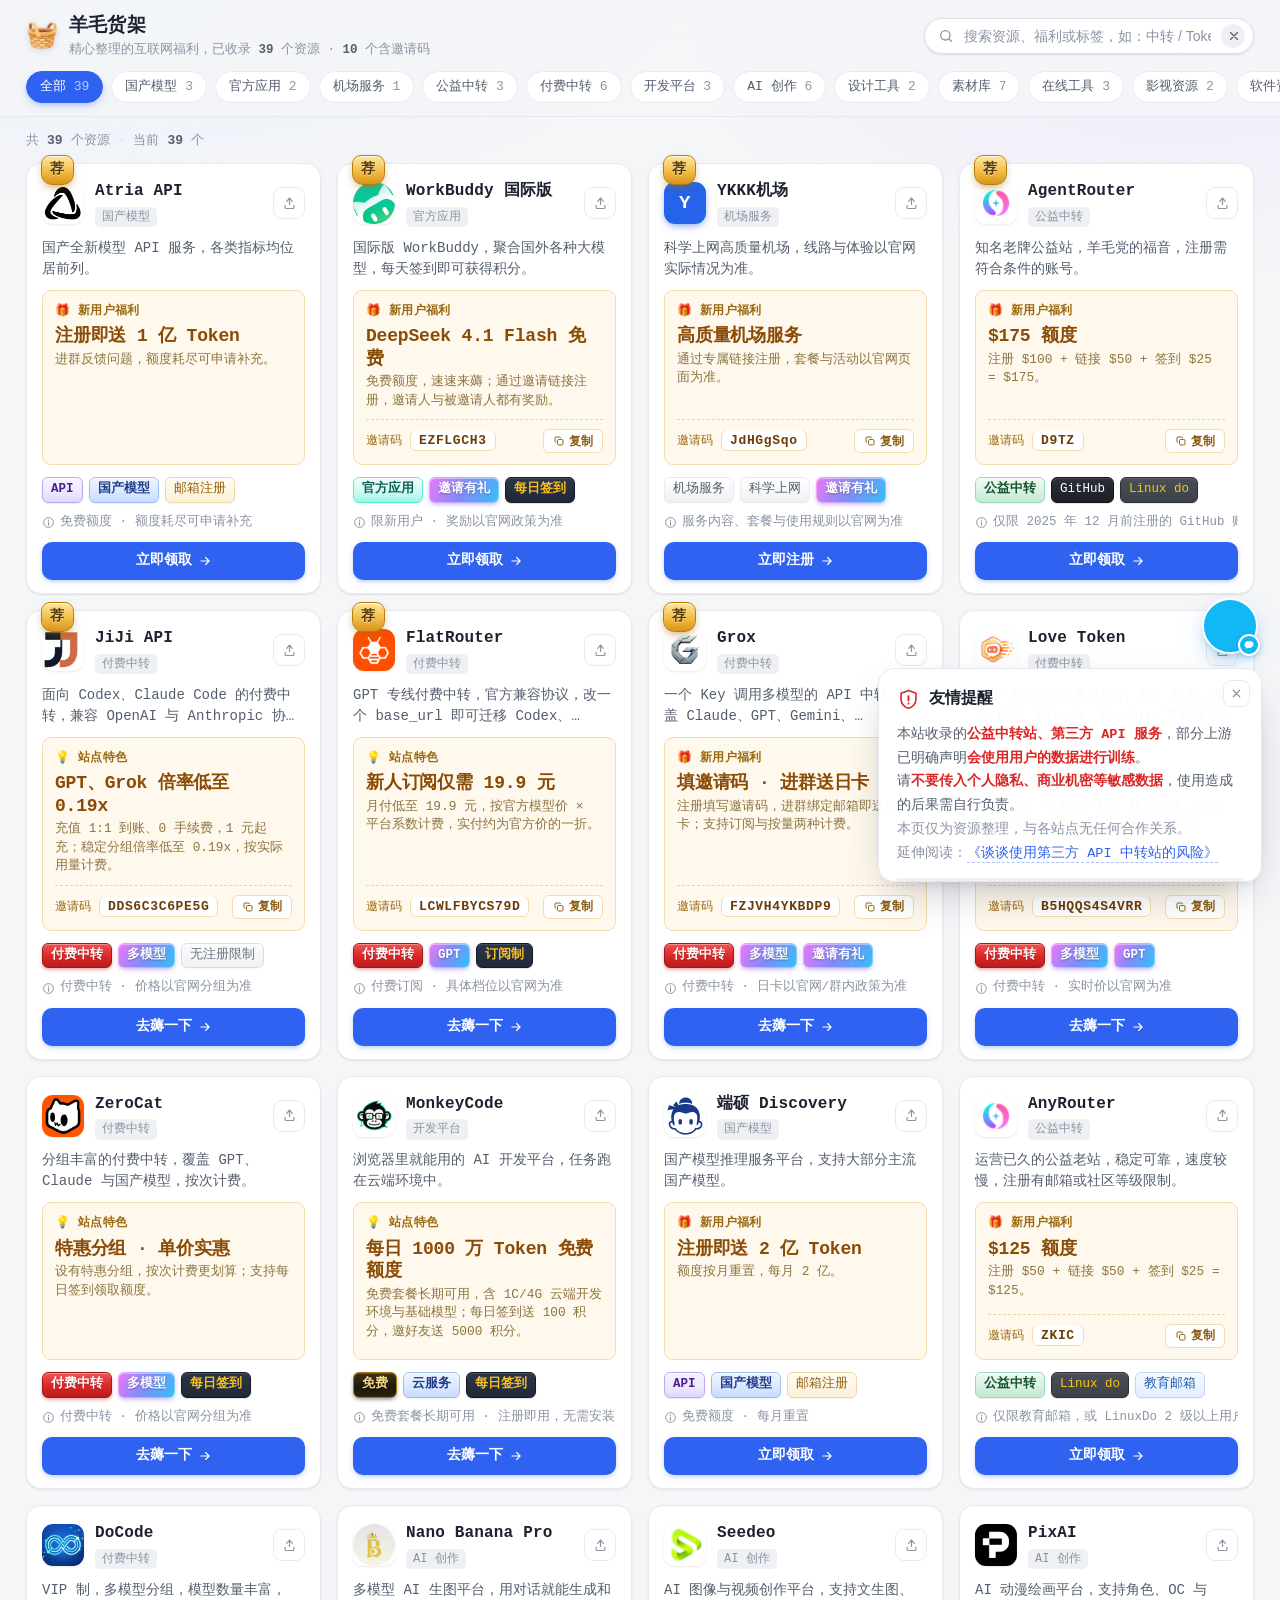
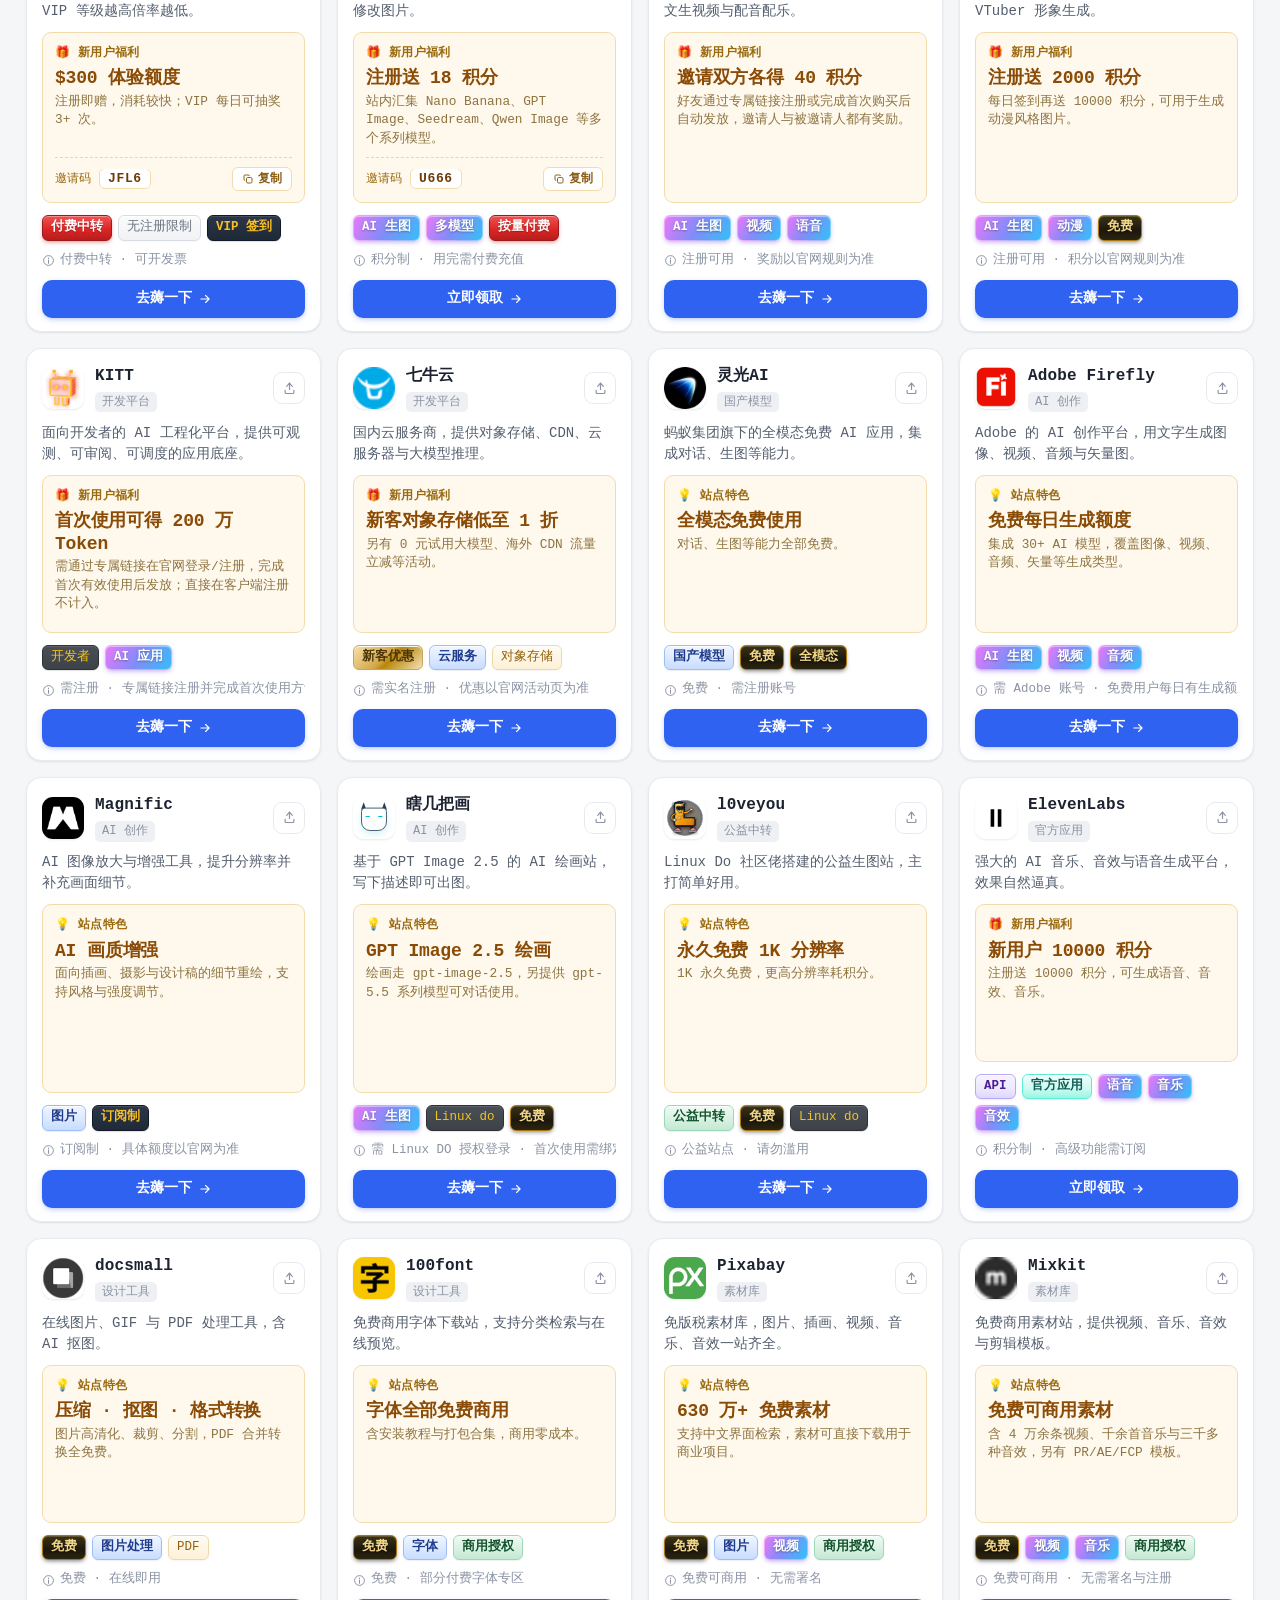
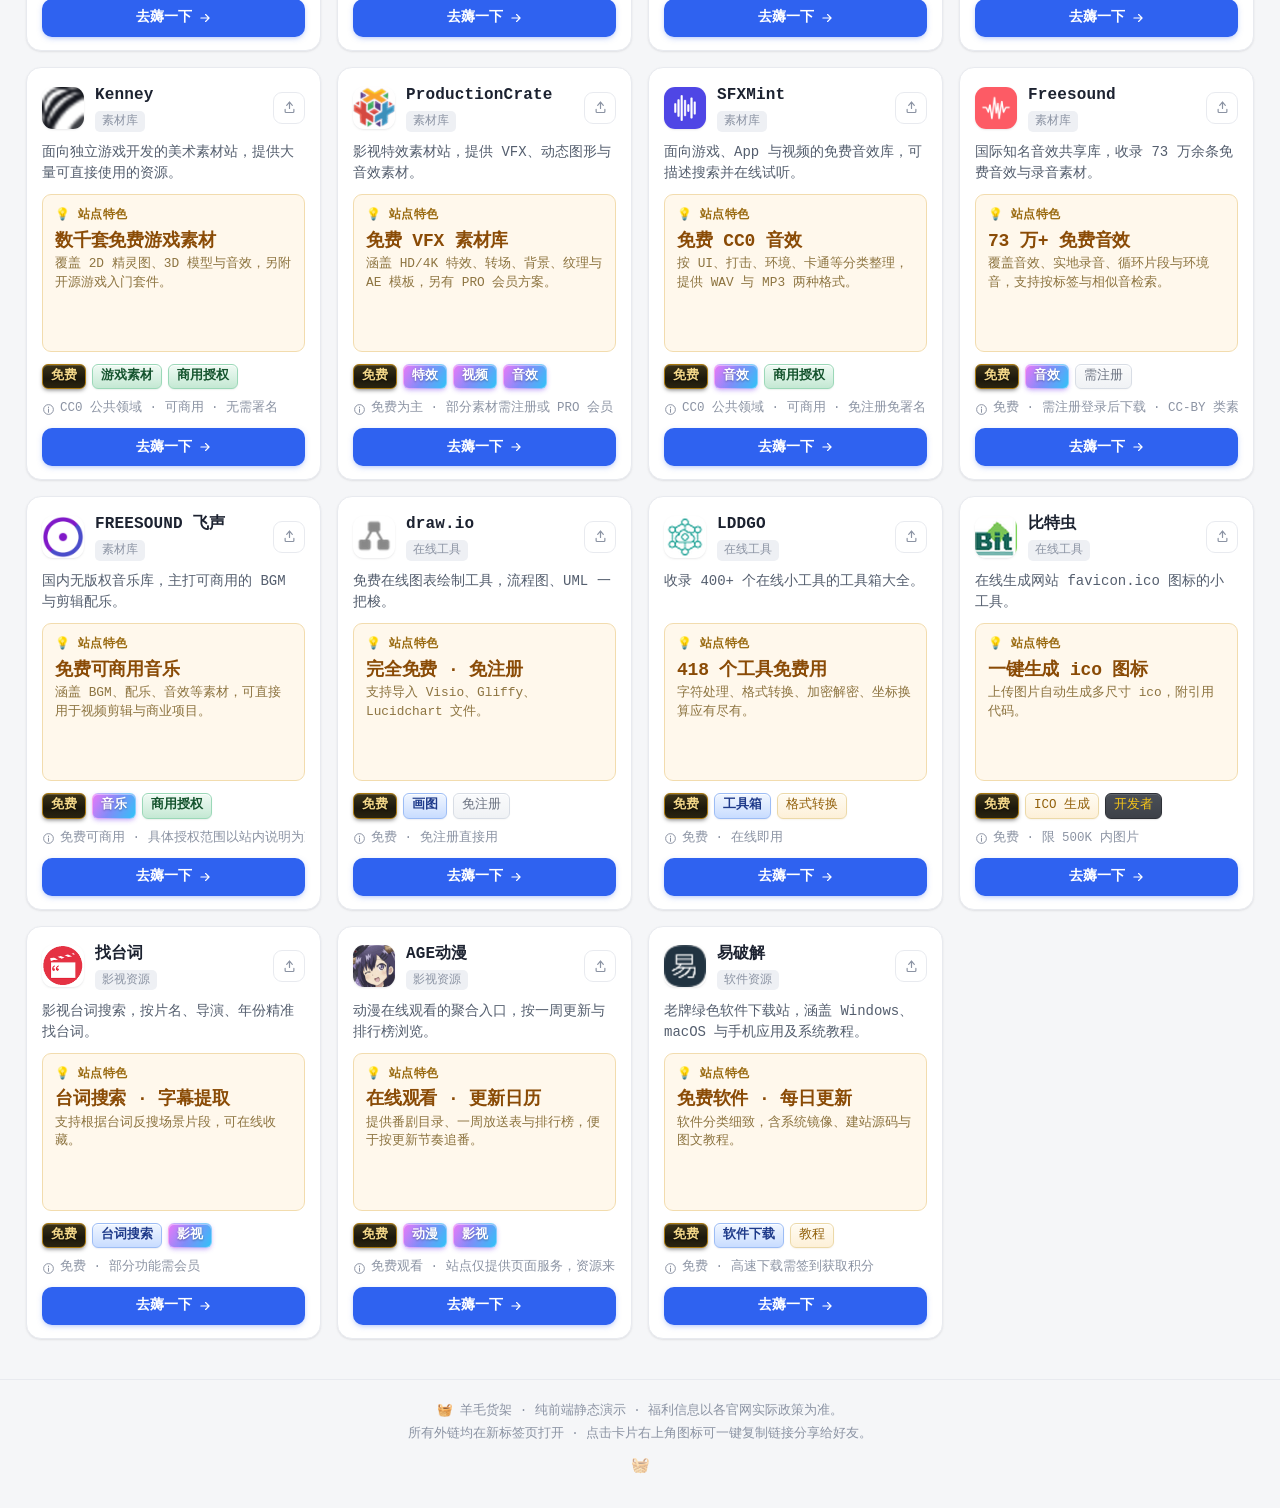
==== commit 61c3b29d: "Add featured YKKK airport card" ====
--- a/admin.html
+++ b/admin.html
@@ -127,7 +127,7 @@
 
   <!-- 依赖顺序：shared 提供共用常量/工具 → data 提供卡片数据 → admin 为页面逻辑 -->
   <script src="js/shared.js?v=45"></script>
-  <script src="js/data.js?v=45"></script>
+  <script src="js/data.js?v=46"></script>
   <script src="js/admin.js?v=45"></script>
 </body>
 </html>
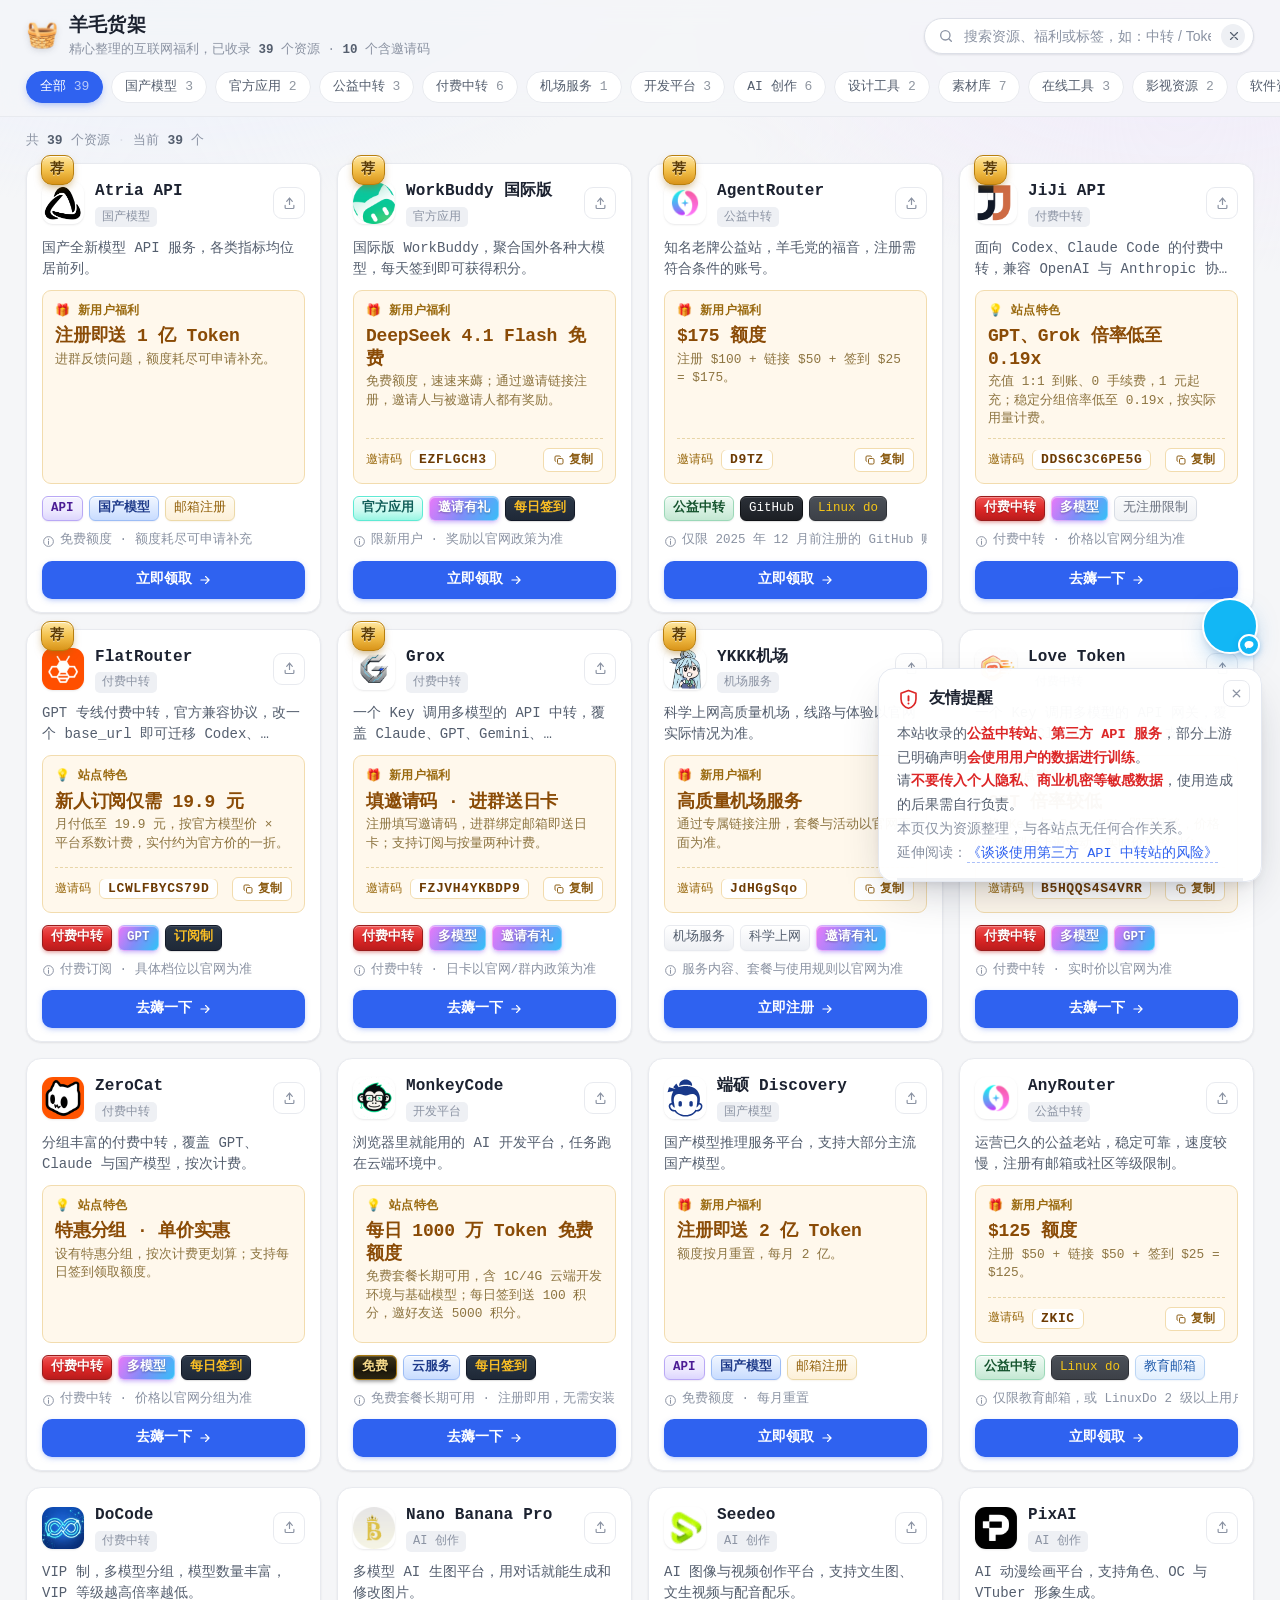
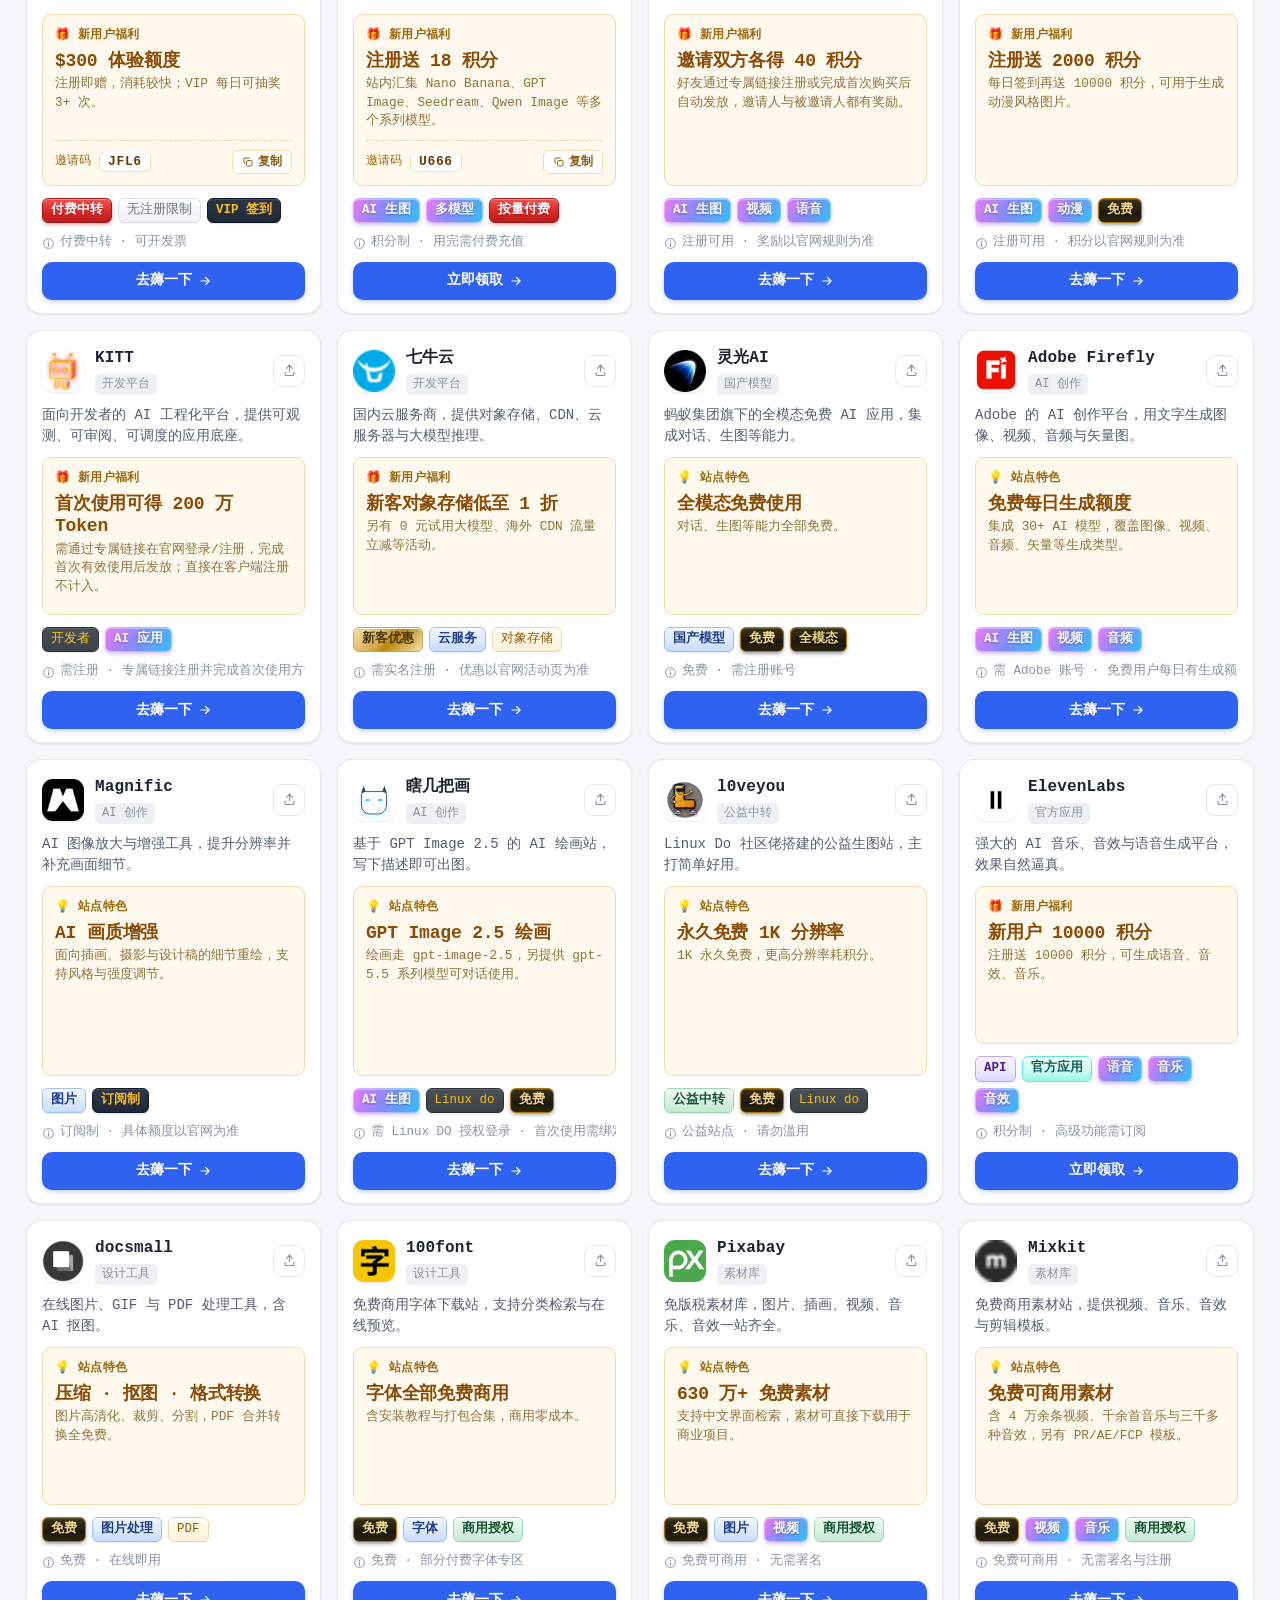
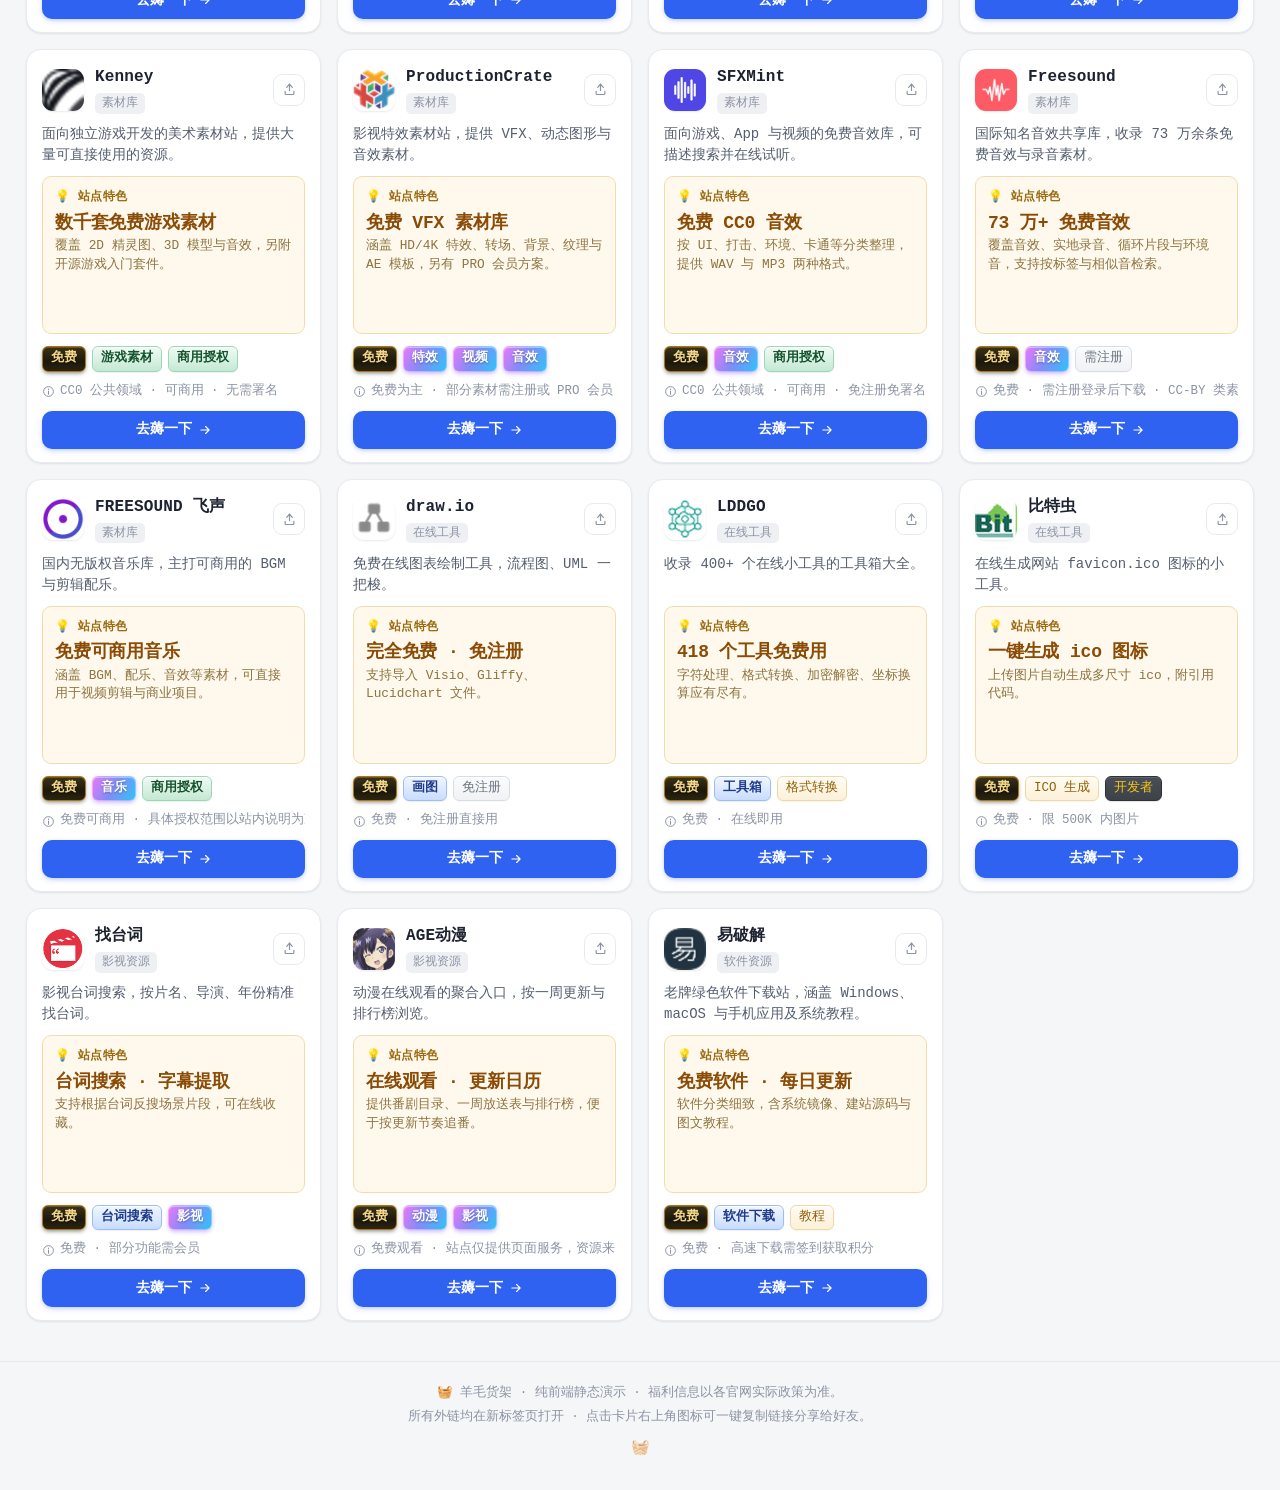
==== commit 2513d623: "Add YKKK logo and move card to end" ====
--- a/admin.html
+++ b/admin.html
@@ -127,7 +127,7 @@
 
   <!-- 依赖顺序：shared 提供共用常量/工具 → data 提供卡片数据 → admin 为页面逻辑 -->
   <script src="js/shared.js?v=45"></script>
-  <script src="js/data.js?v=46"></script>
+  <script src="js/data.js?v=47"></script>
   <script src="js/admin.js?v=45"></script>
 </body>
 </html>
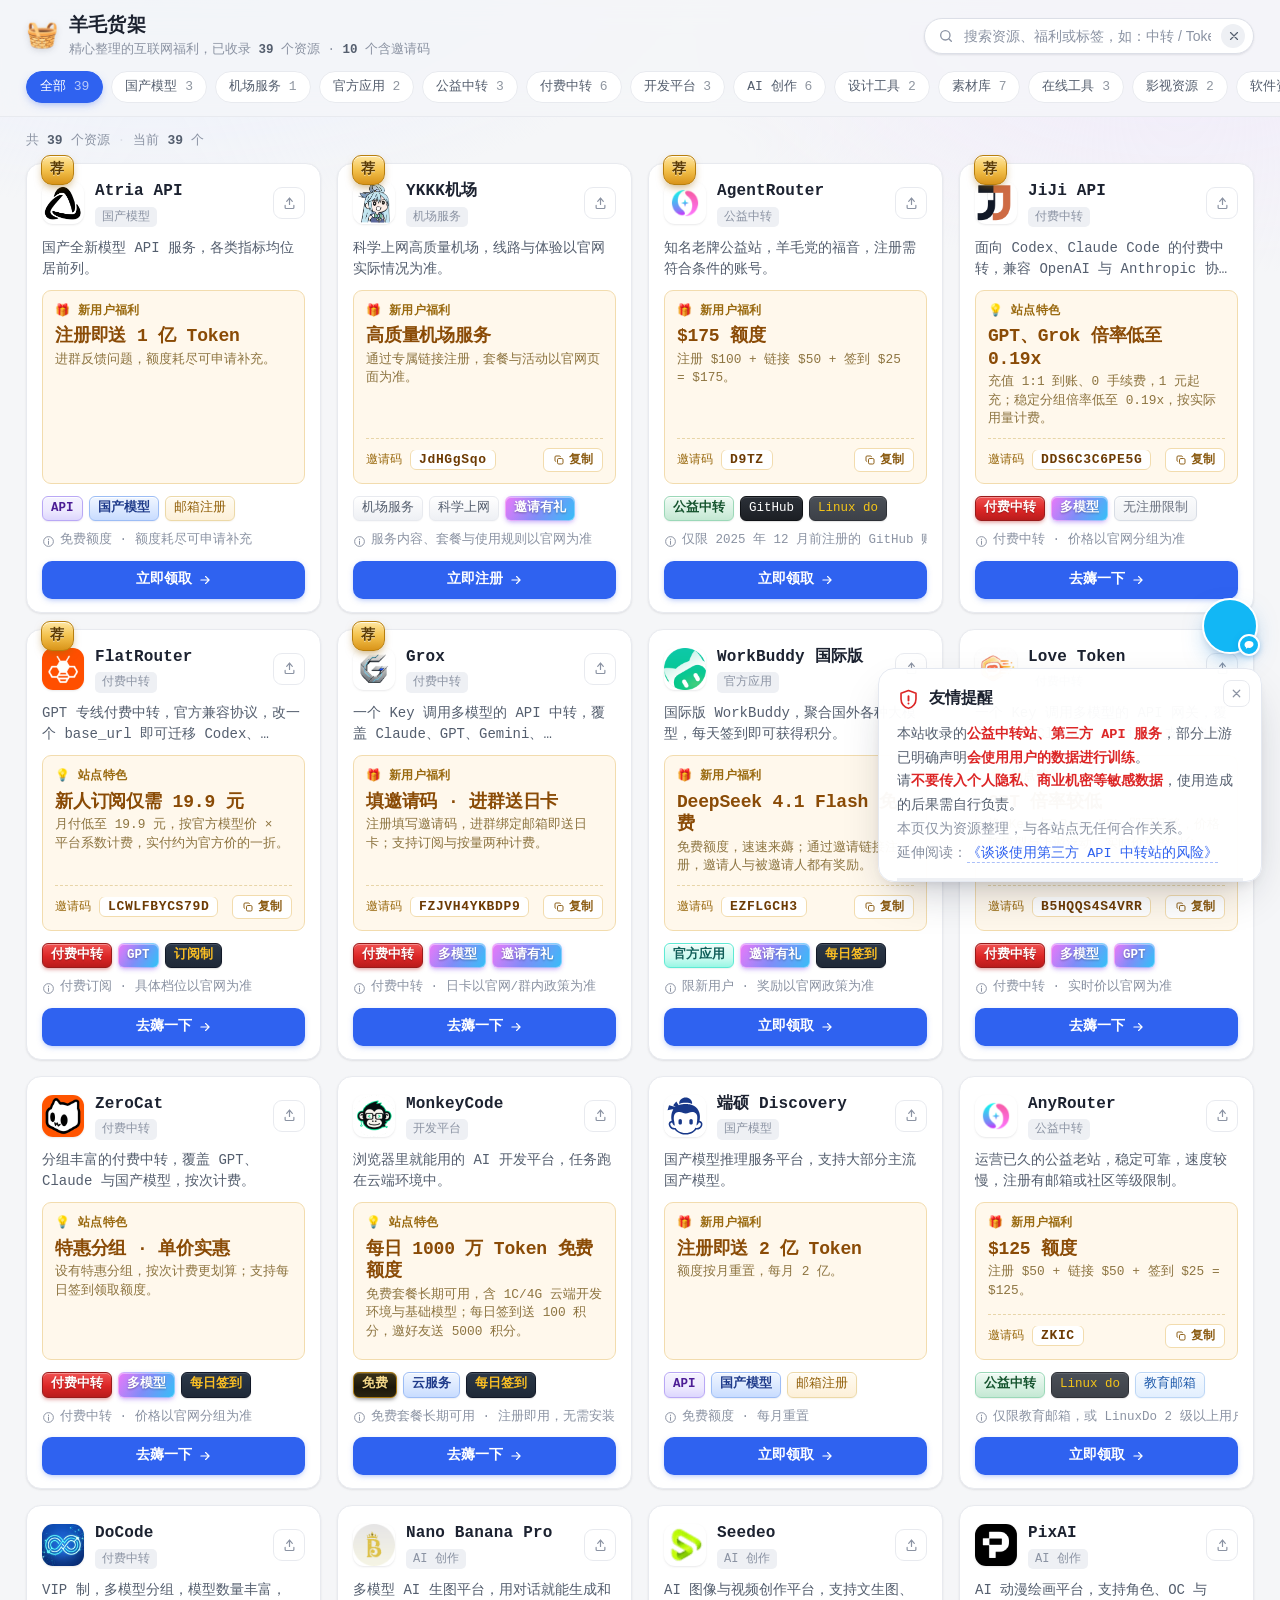
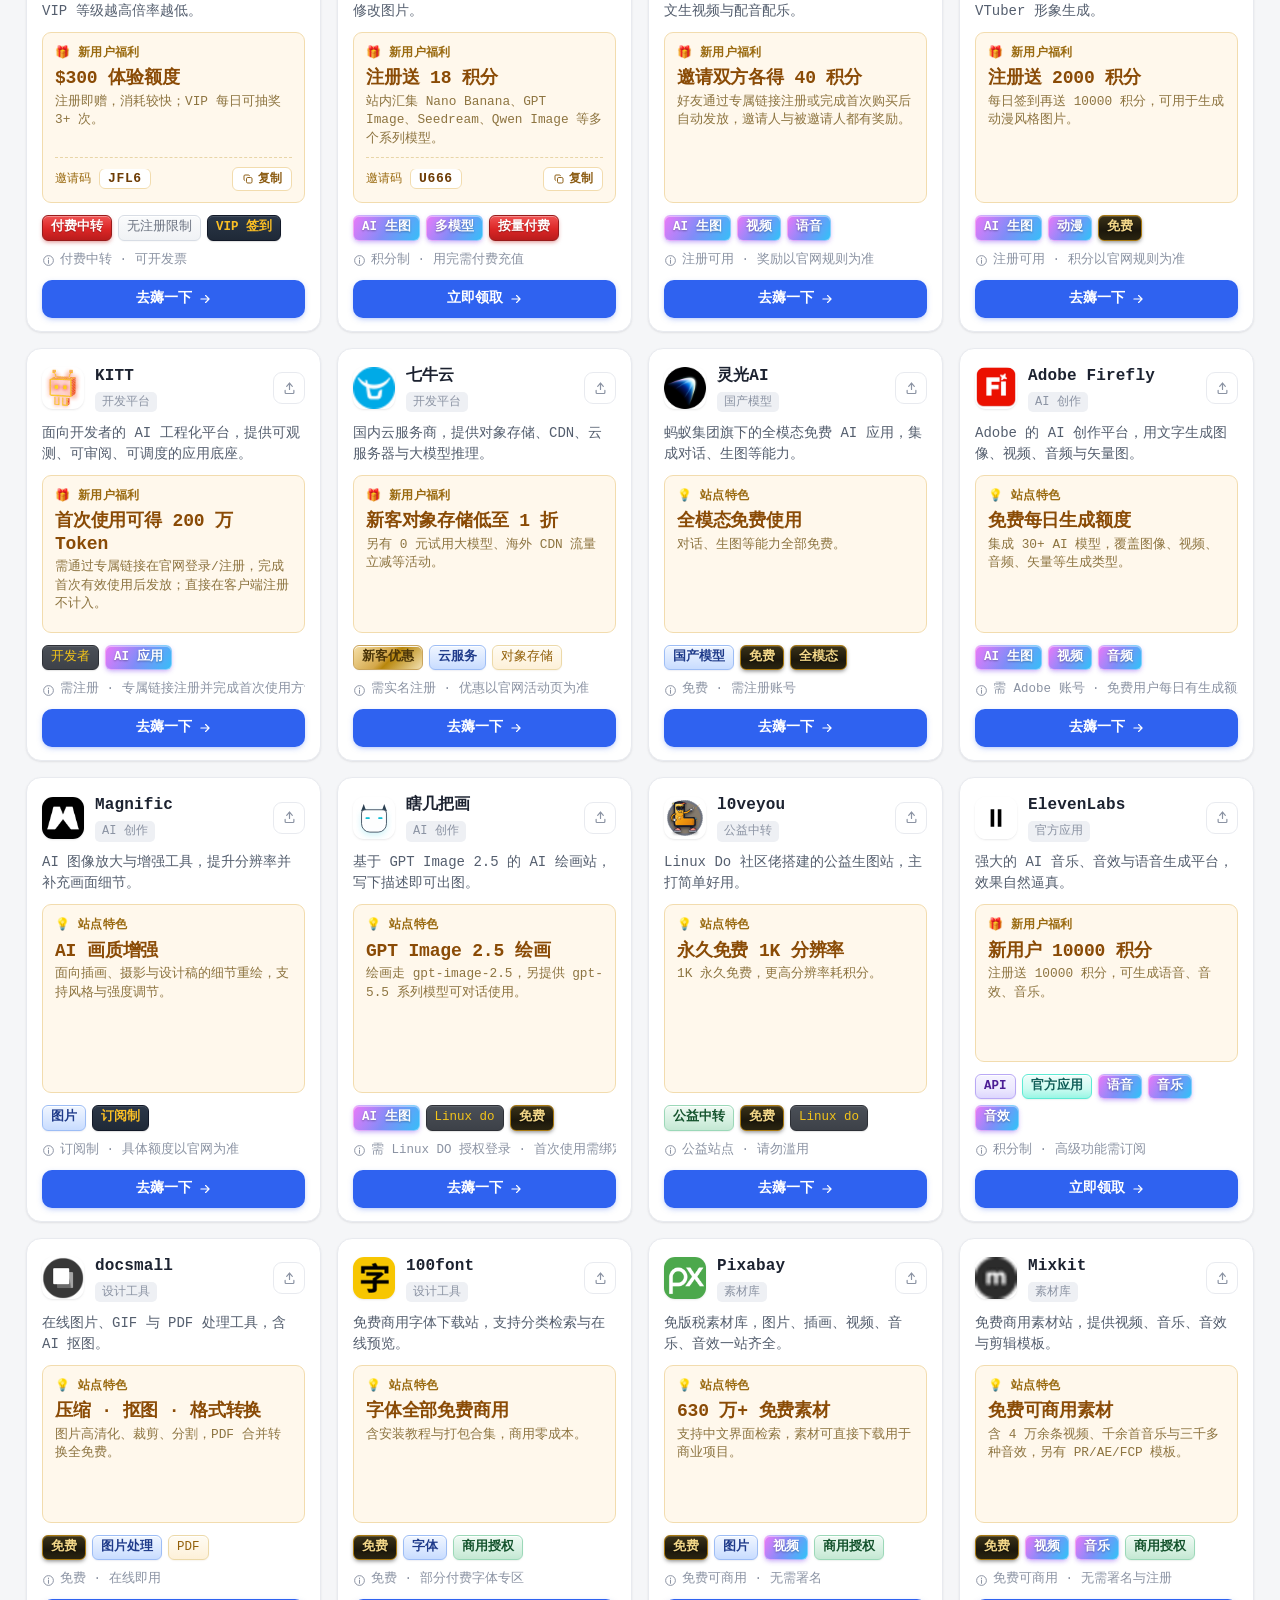
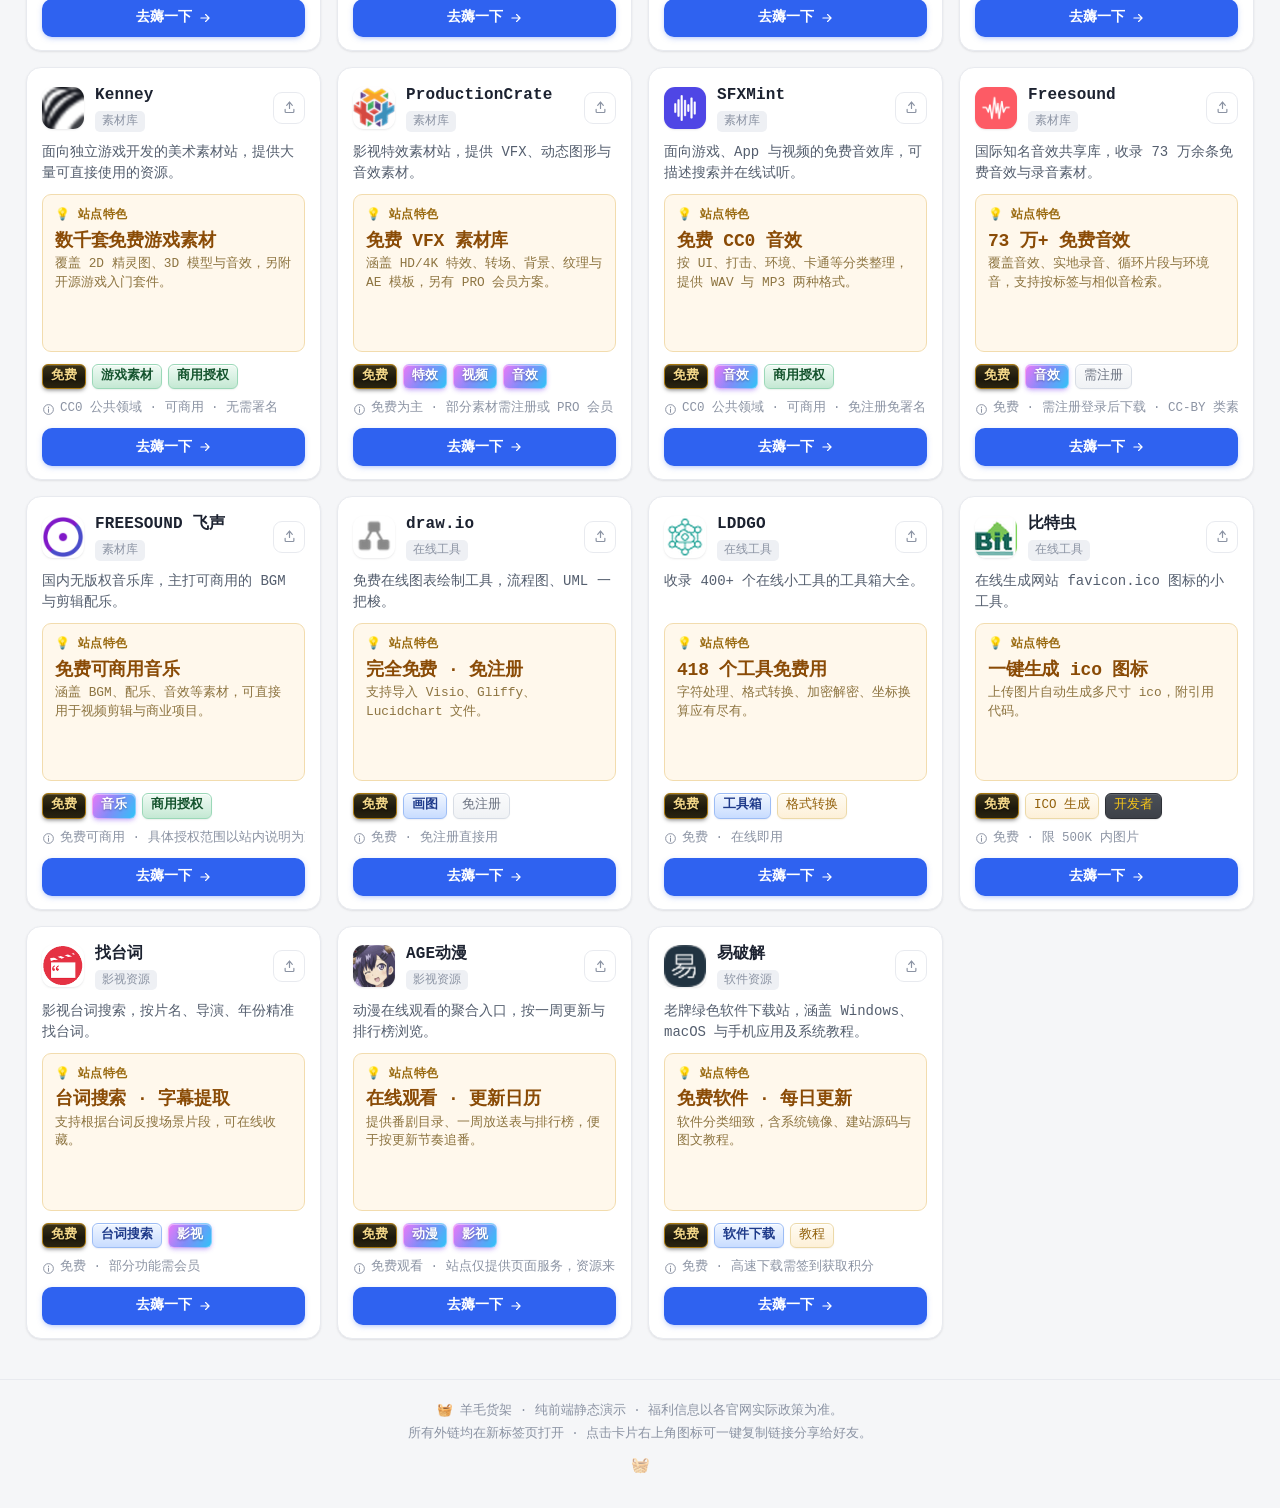
==== commit 93e2d878: "Prioritize featured cards in listing" ====
--- a/admin.html
+++ b/admin.html
@@ -127,7 +127,7 @@
 
   <!-- 依赖顺序：shared 提供共用常量/工具 → data 提供卡片数据 → admin 为页面逻辑 -->
   <script src="js/shared.js?v=45"></script>
-  <script src="js/data.js?v=47"></script>
-  <script src="js/admin.js?v=45"></script>
+  <script src="js/data.js?v=49"></script>
+  <script src="js/admin.js?v=46"></script>
 </body>
 </html>
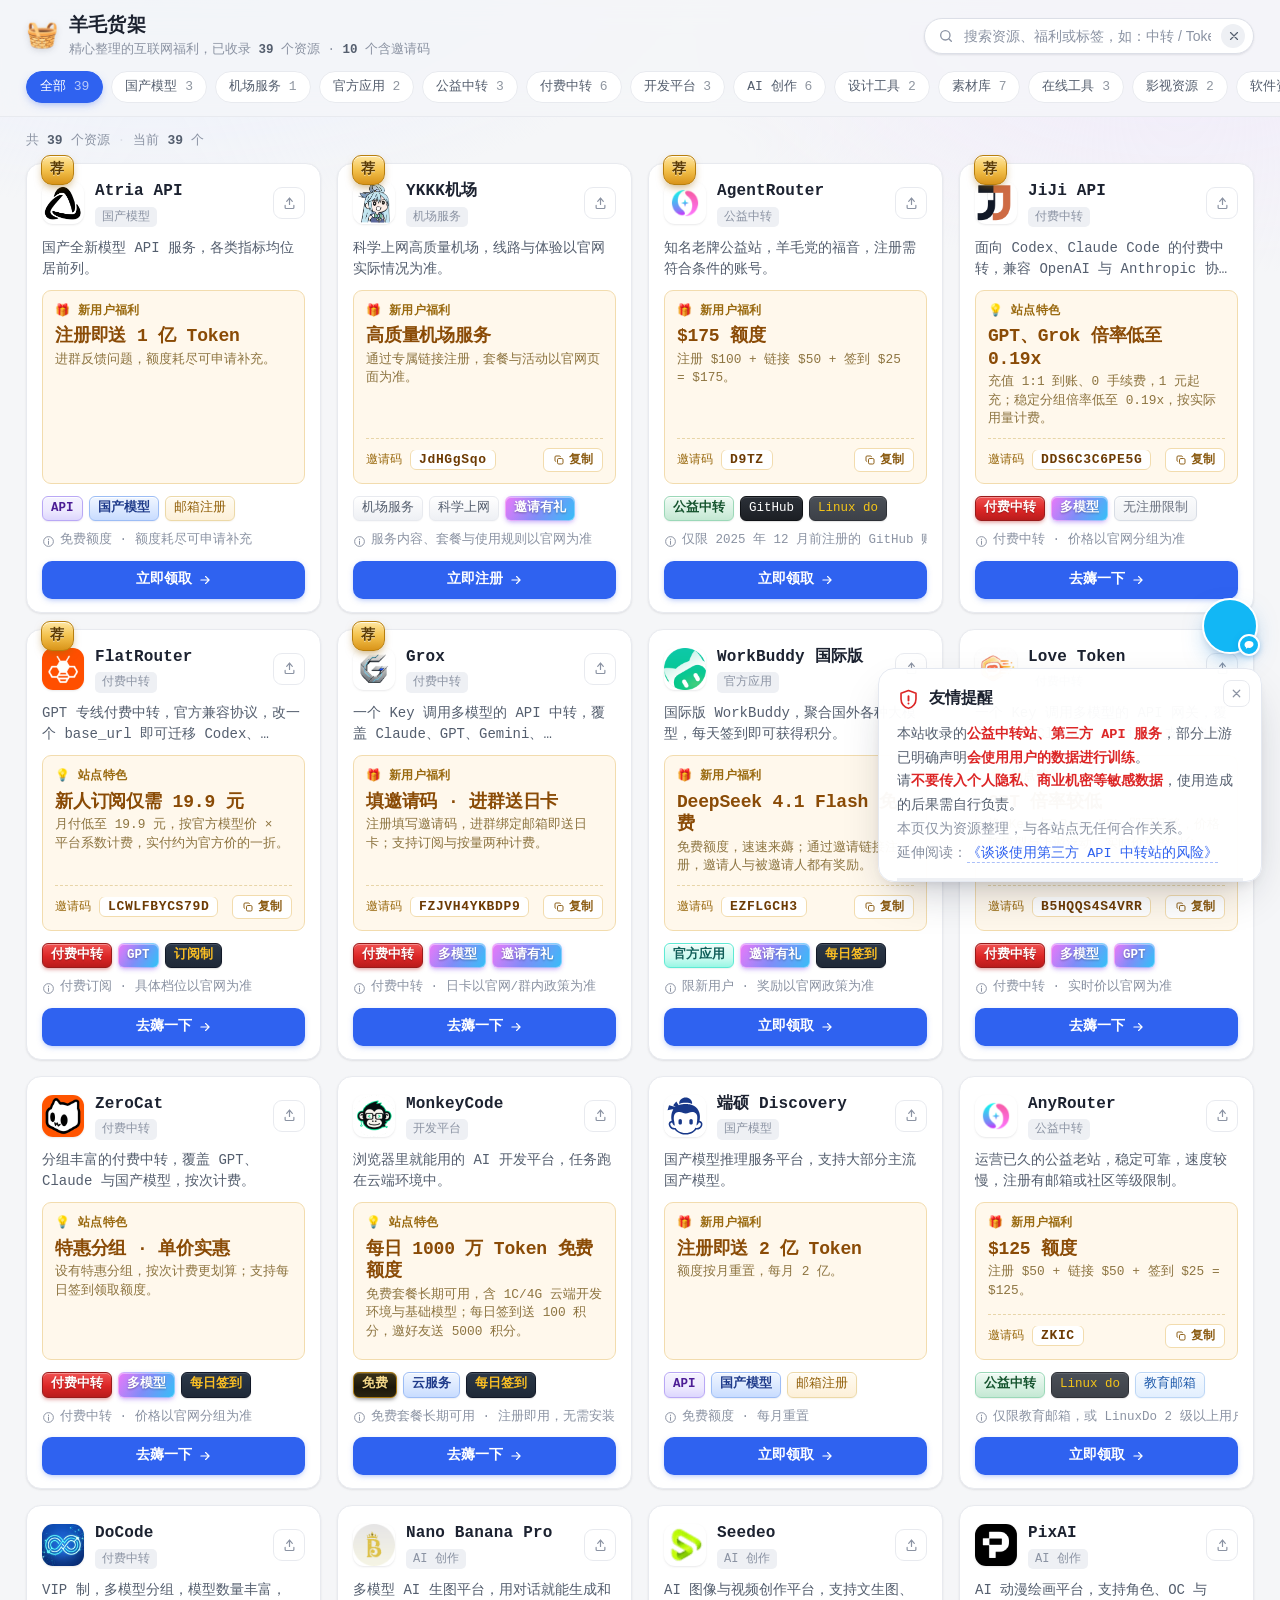
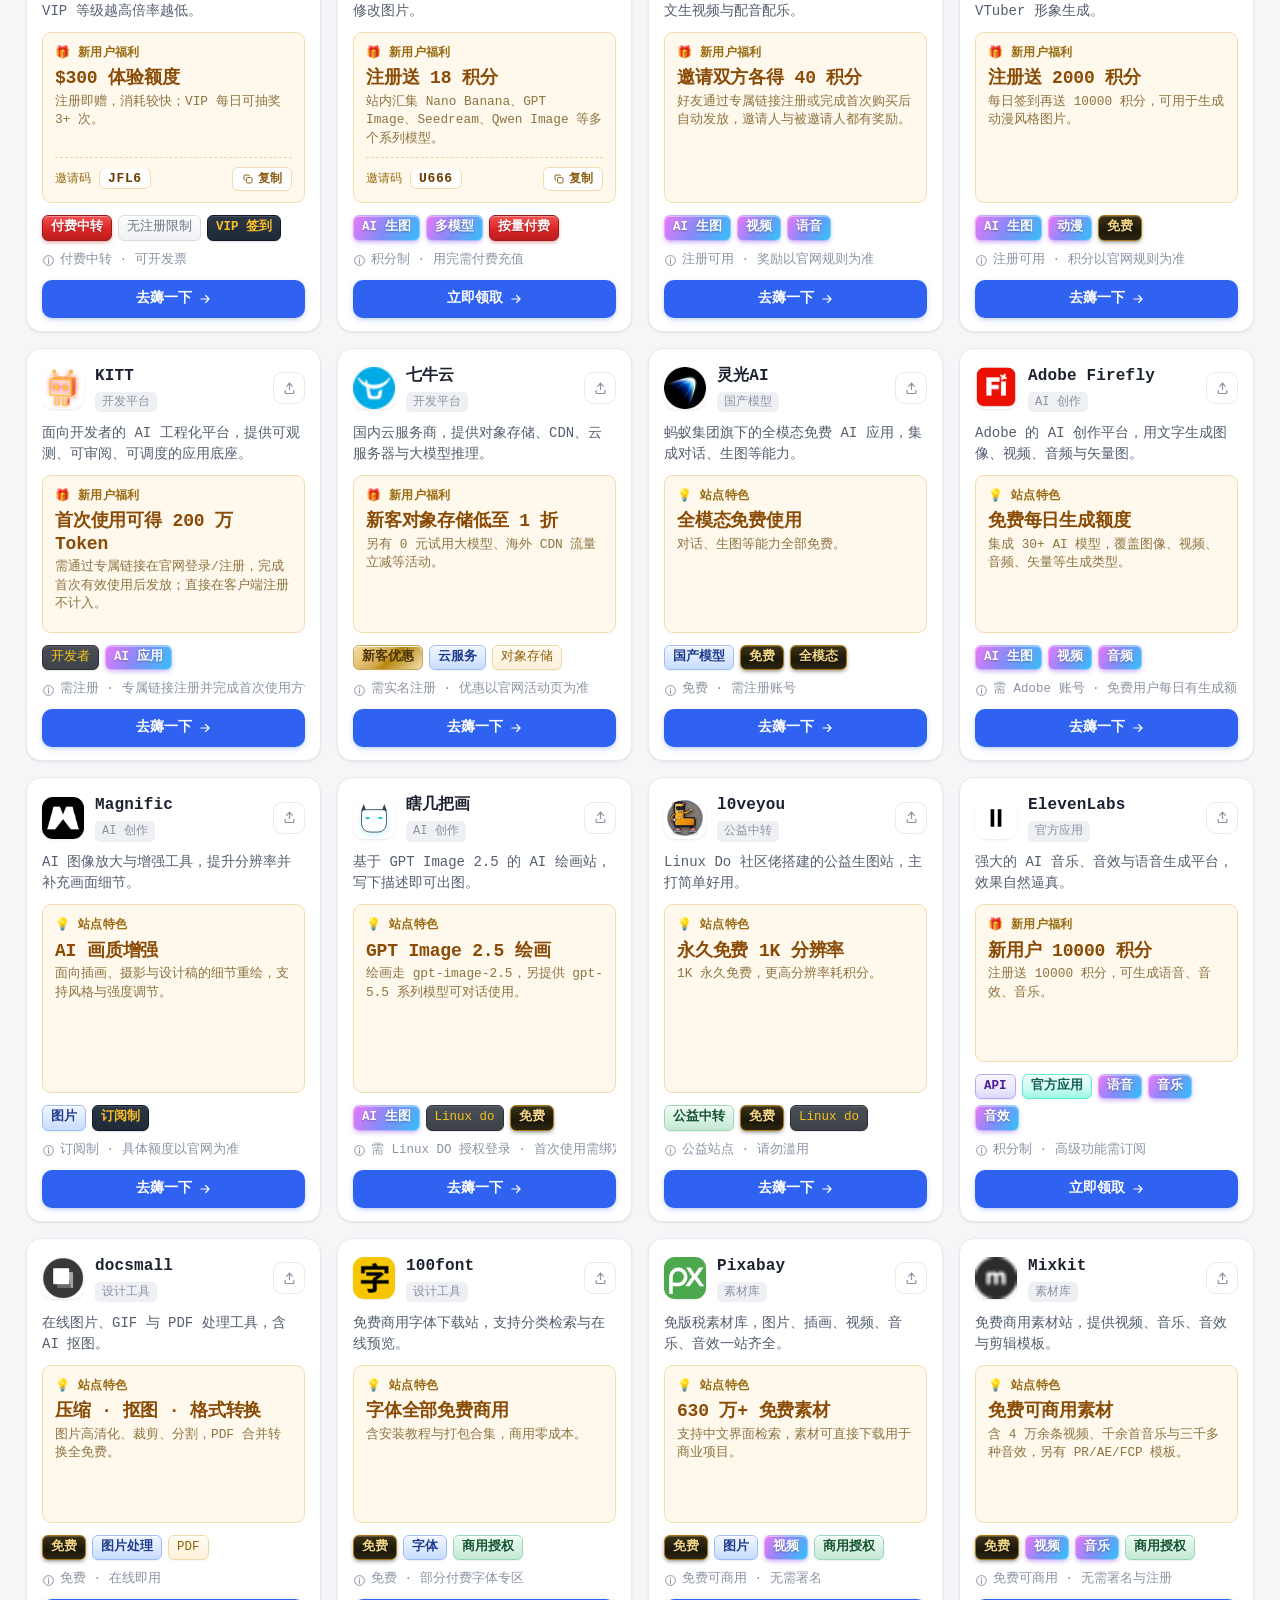
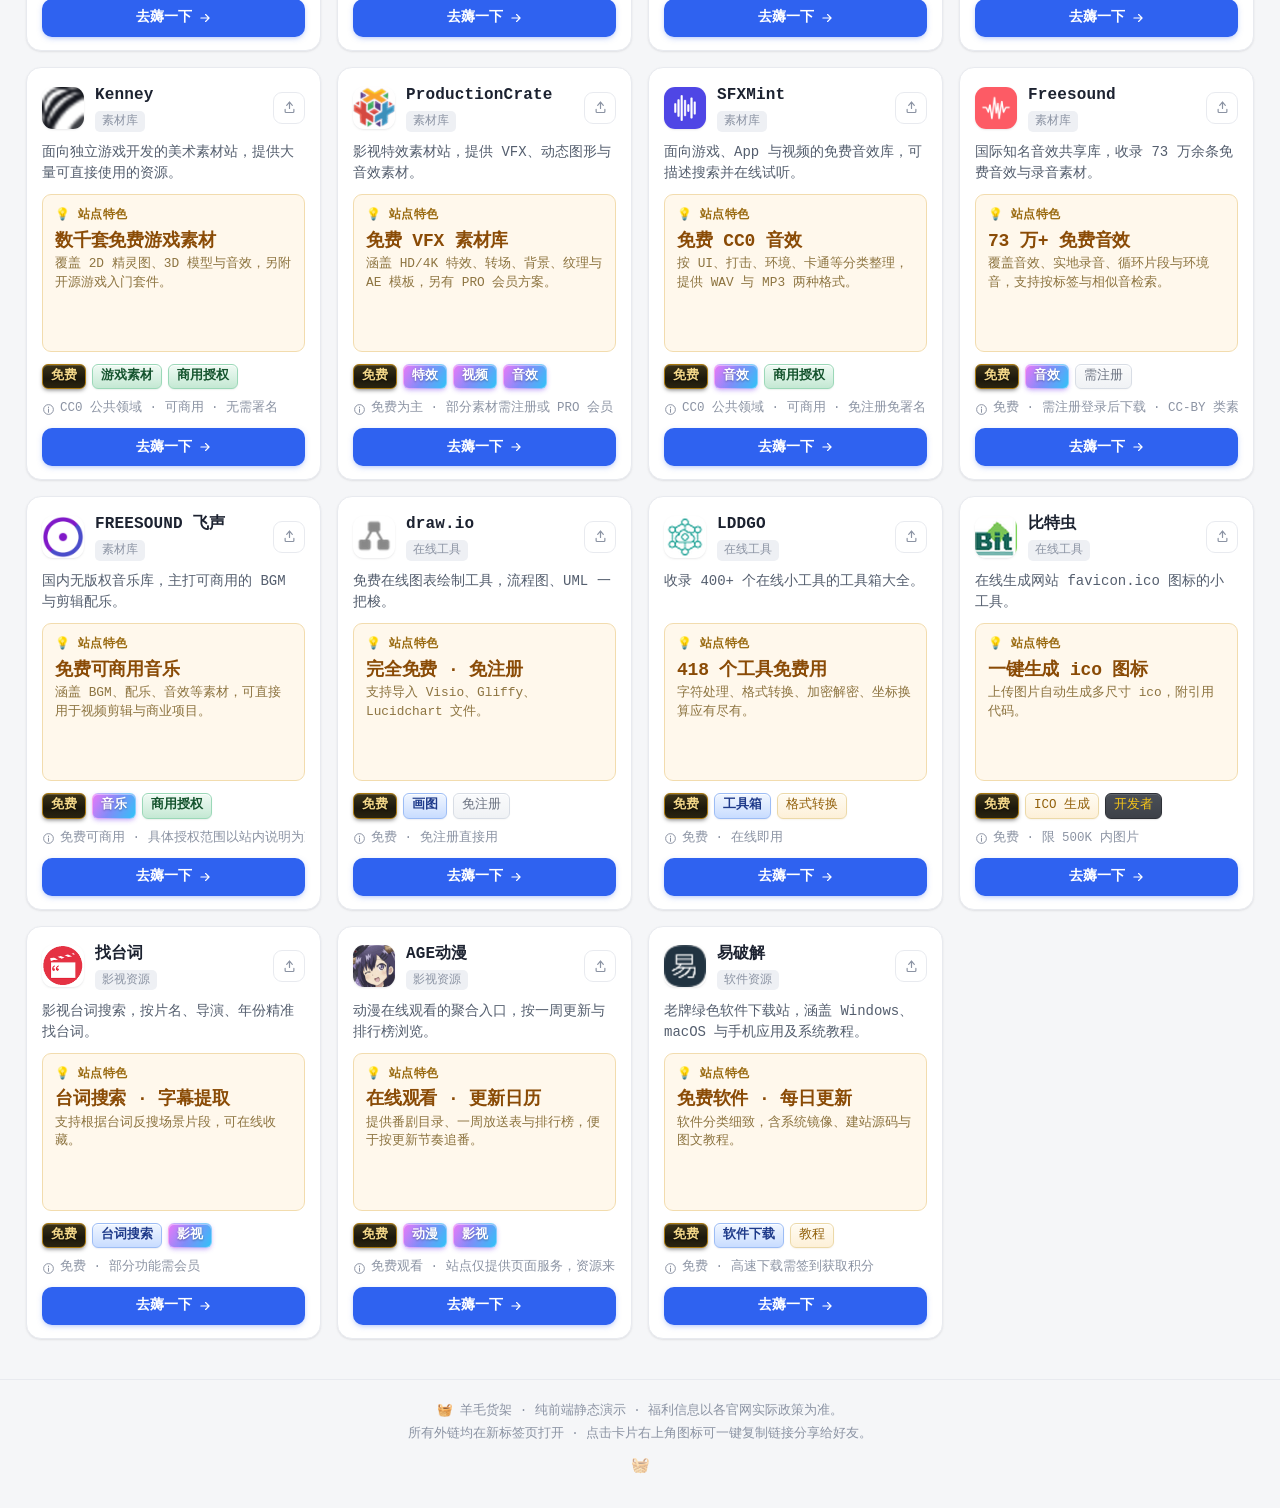
==== commit beaf3a17: "Add card deal and category transition animations" ====
--- a/admin.html
+++ b/admin.html
@@ -4,7 +4,7 @@
   <meta charset="UTF-8">
   <meta name="viewport" content="width=device-width, initial-scale=1.0">
   <title>羊毛货架 · 卡片管理台</title>
-  <link rel="stylesheet" href="css/style.css?v=45">
+  <link rel="stylesheet" href="css/style.css?v=46">
   <link rel="stylesheet" href="css/admin.css?v=45">
 </head>
 <body>
--- a/css/style.css
+++ b/css/style.css
@@ -266,12 +266,62 @@
   transition: transform .2s var(--ease), box-shadow .2s var(--ease), border-color .2s var(--ease);
 }
 
-/* 仅首次加载时播放入场动画，避免每次筛选都重播 */
-.grid--animate .card { animation: cardIn .34s var(--ease) both; }
-
-@keyframes cardIn {
-  from { opacity: 0; transform: translateY(8px); }
-  to { opacity: 1; transform: none; }
+/* 首次加载时逐张发牌，后续筛选不重复播放 */
+.grid--animate .card {
+  animation: cardDeal .52s var(--ease) both;
+  animation-delay: var(--deal-delay, 0ms);
+}
+
+@keyframes cardDeal {
+  0% {
+    opacity: 0;
+    transform: translate3d(0, 28px, 0) rotate(2deg) scale(.96);
+  }
+  58% {
+    opacity: 1;
+    transform: translate3d(0, -3px, 0) rotate(-.35deg) scale(1.01);
+  }
+  100% {
+    opacity: 1;
+    transform: translate3d(0, 0, 0) rotate(0) scale(1);
+  }
+}
+
+/* 切换分类：新卡片从下方进入；旧卡片由 JS 生成固定定位副本后离开 */
+.card--category-enter {
+  animation: cardCategoryEnter .42s var(--ease) both;
+  animation-delay: var(--category-delay, 0ms);
+}
+
+@keyframes cardCategoryEnter {
+  from {
+    opacity: 0;
+    transform: translate3d(0, 24px, 0) scale(.96);
+  }
+  to {
+    opacity: 1;
+    transform: translate3d(0, 0, 0) scale(1);
+  }
+}
+
+.card--leaving {
+  position: fixed;
+  z-index: 20;
+  margin: 0;
+  pointer-events: none;
+  transform-origin: center center;
+  animation: cardLeave .42s var(--ease) both;
+}
+
+@keyframes cardLeave {
+  from {
+    opacity: 1;
+    transform: translate3d(0, 0, 0) scale(1) rotate(0);
+  }
+  to {
+    opacity: 0;
+    transform: translate3d(0, -22px, 0) scale(.94) rotate(-1.5deg);
+  }
 }
 
 .card::after {
@@ -1205,6 +1255,14 @@
 
 @media (prefers-reduced-motion: reduce) {
   *, *::after { animation-duration: .01ms !important; transition-duration: .01ms !important; }
+  .grid--animate .card,
+  .card--category-enter,
+  .card--leaving {
+    animation-delay: 0ms !important;
+    animation-duration: .01ms !important;
+    opacity: 1 !important;
+    transform: none !important;
+  }
 }
 
 /* —— 渲染性能优化（不改变视觉）—— */
